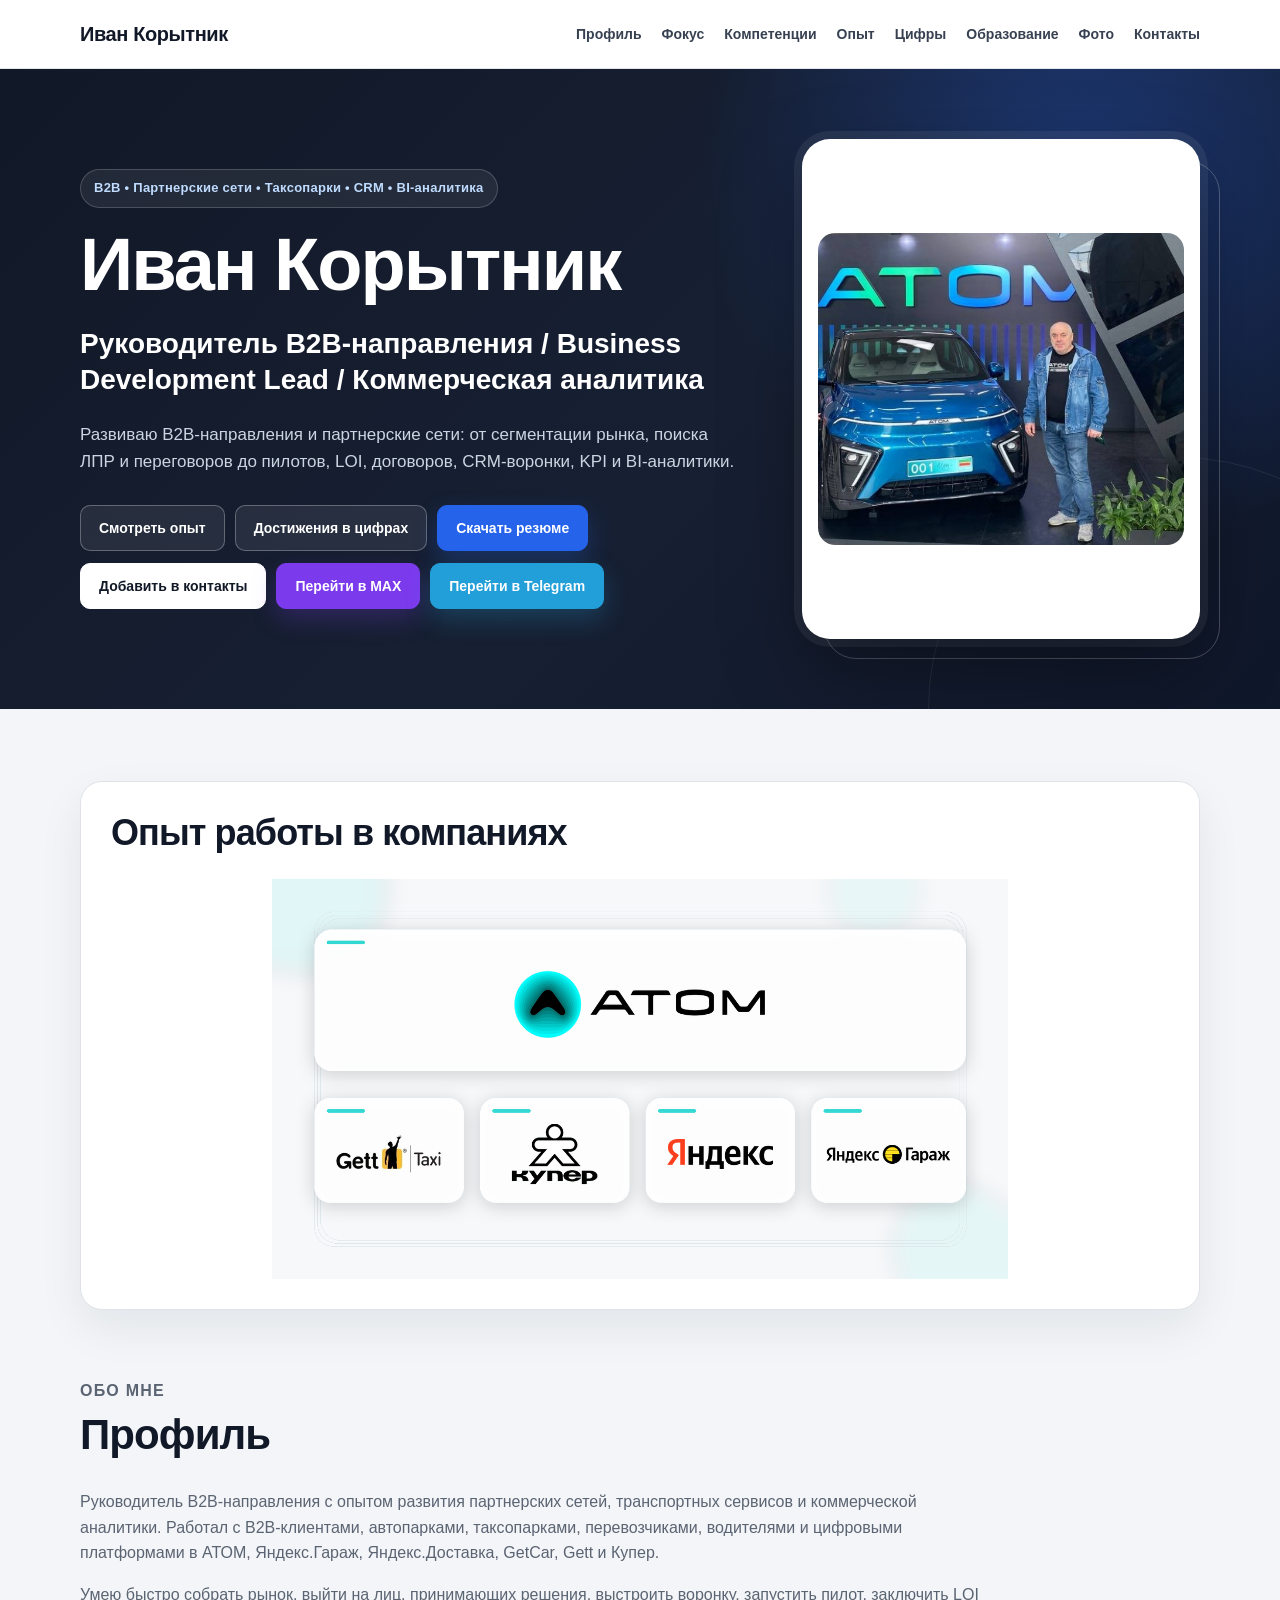
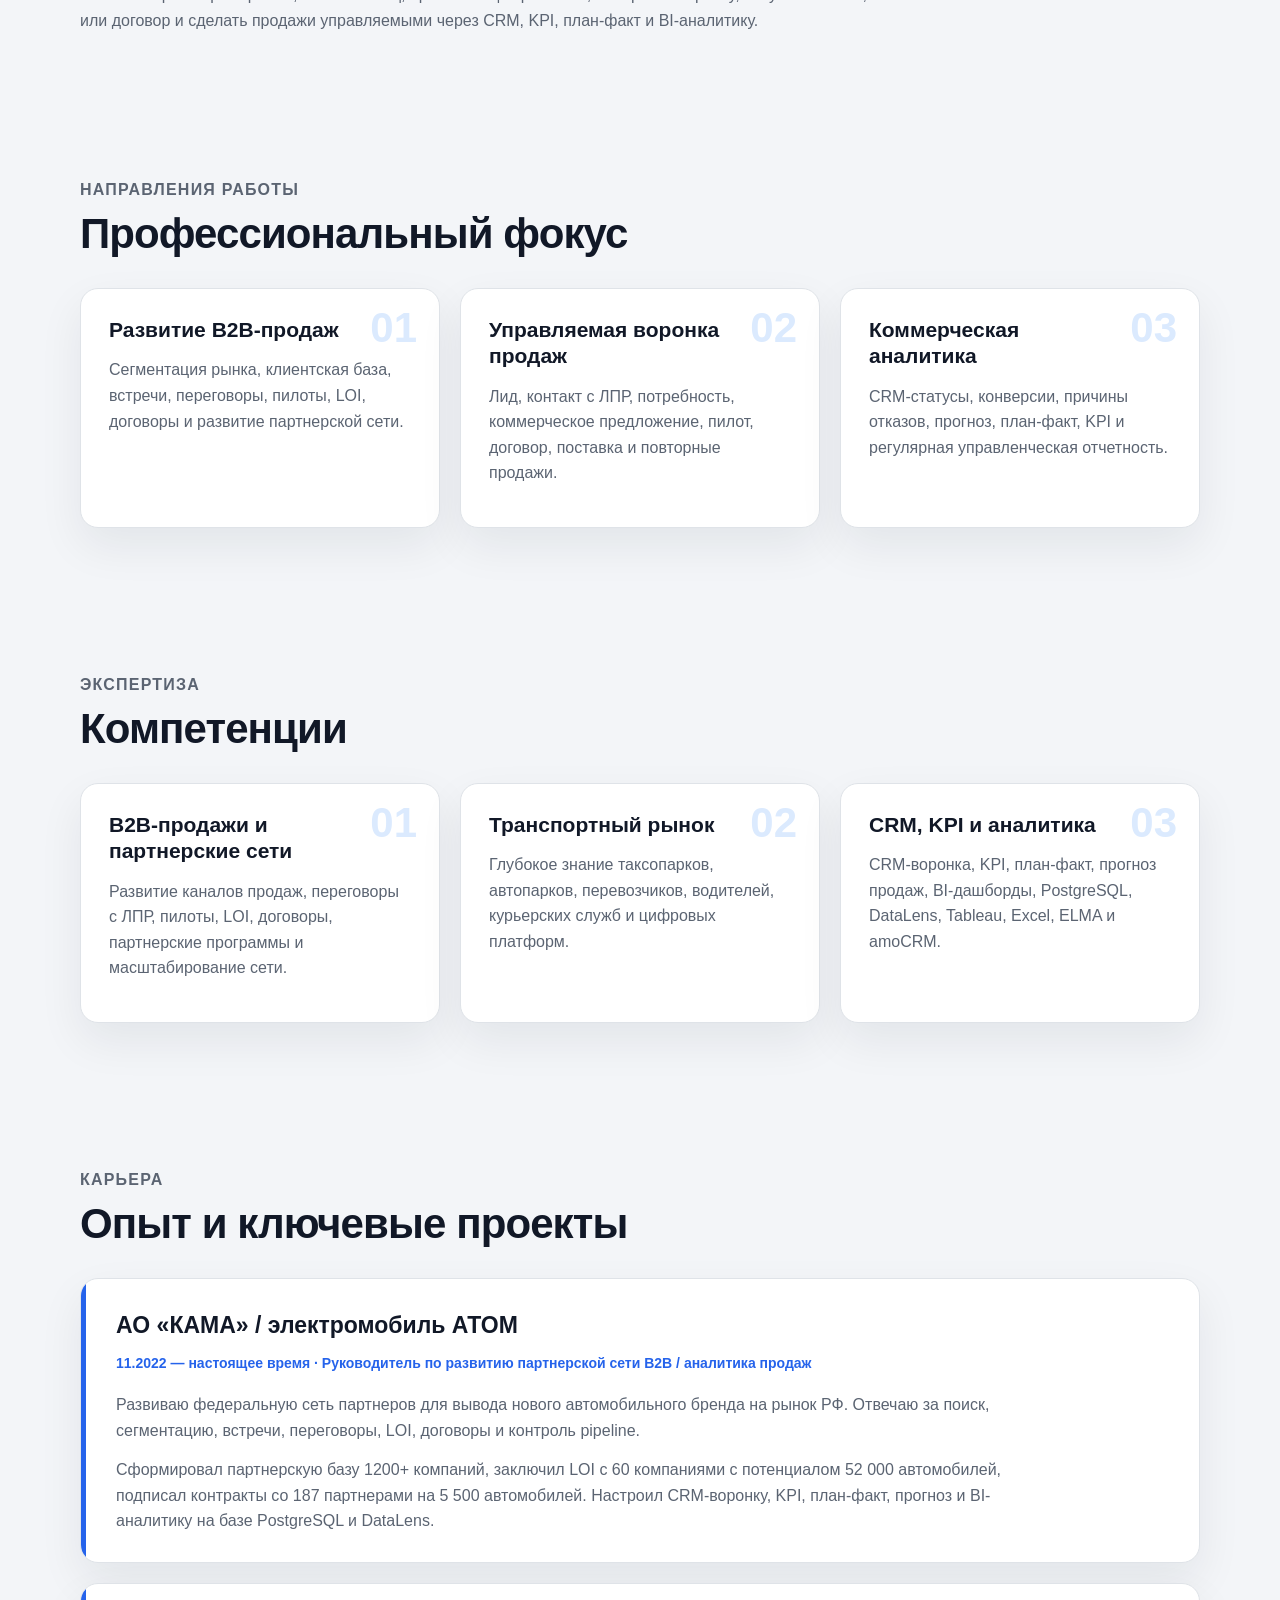
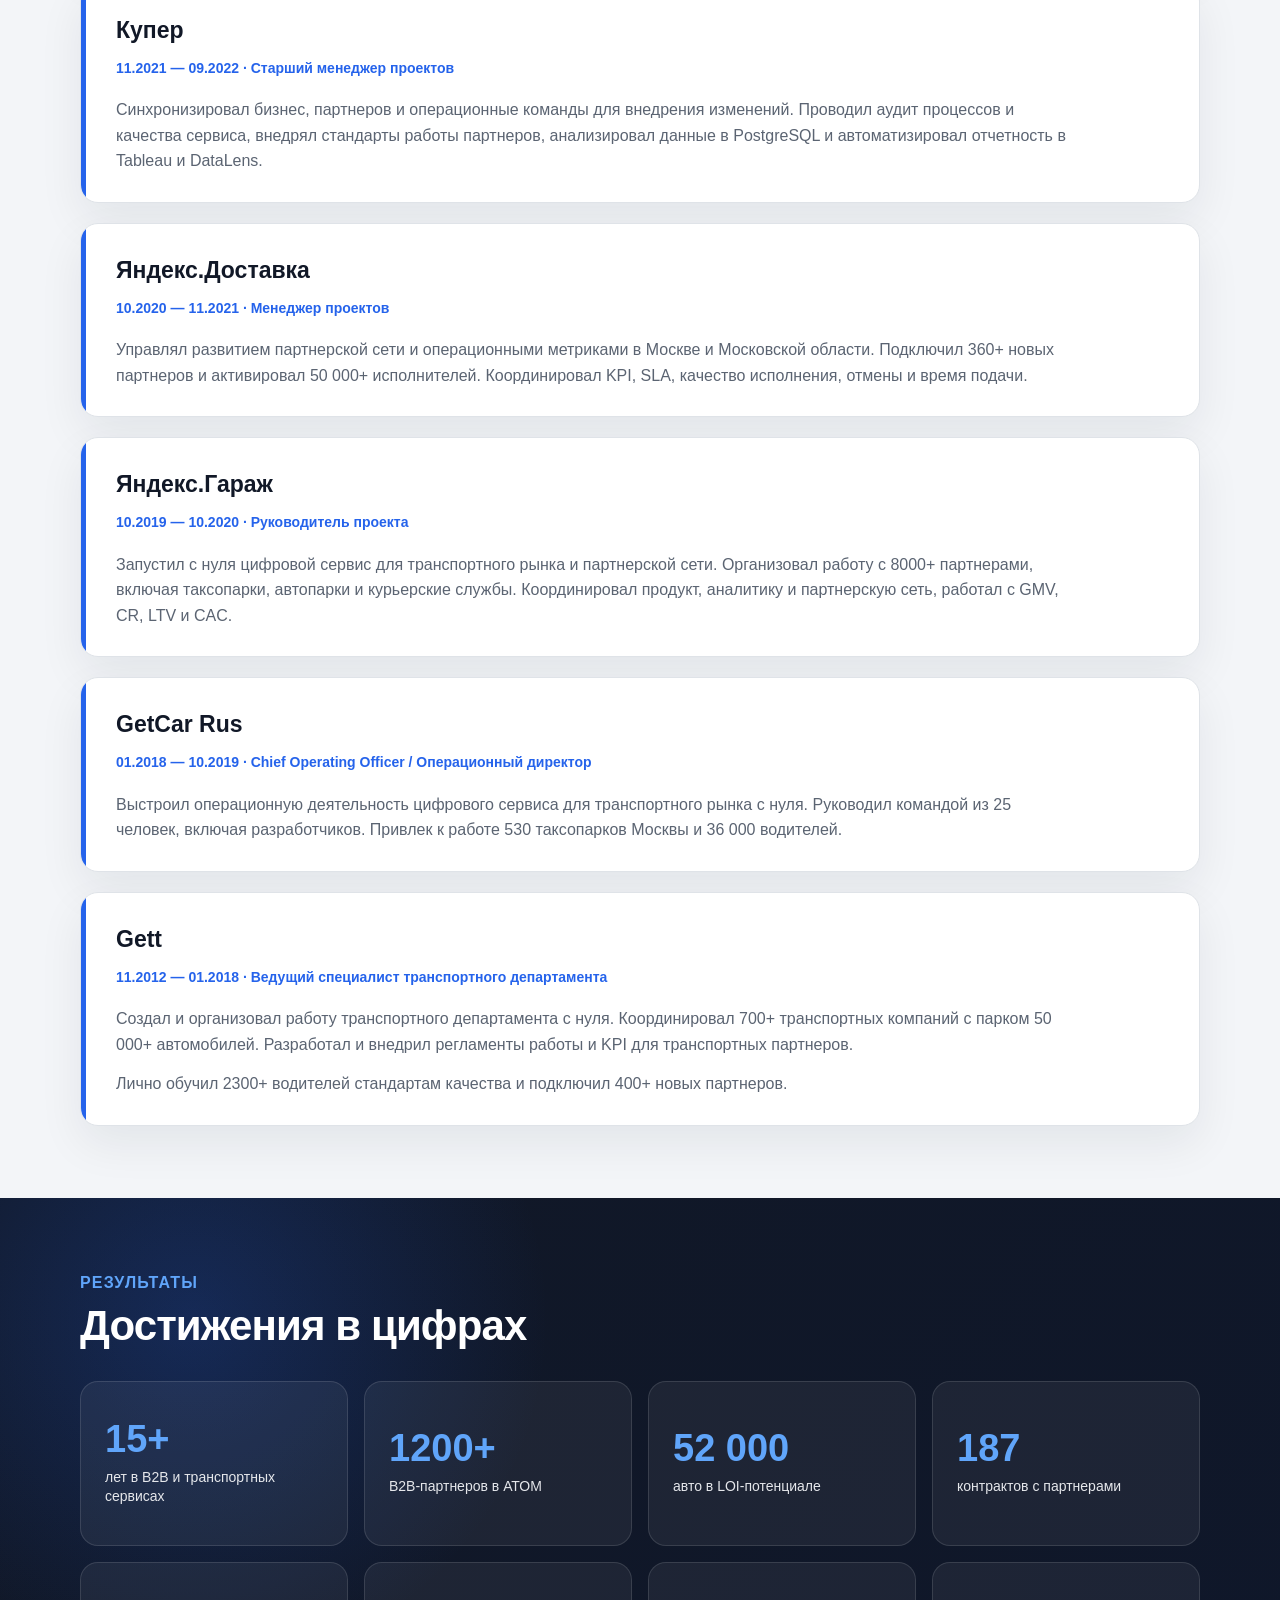
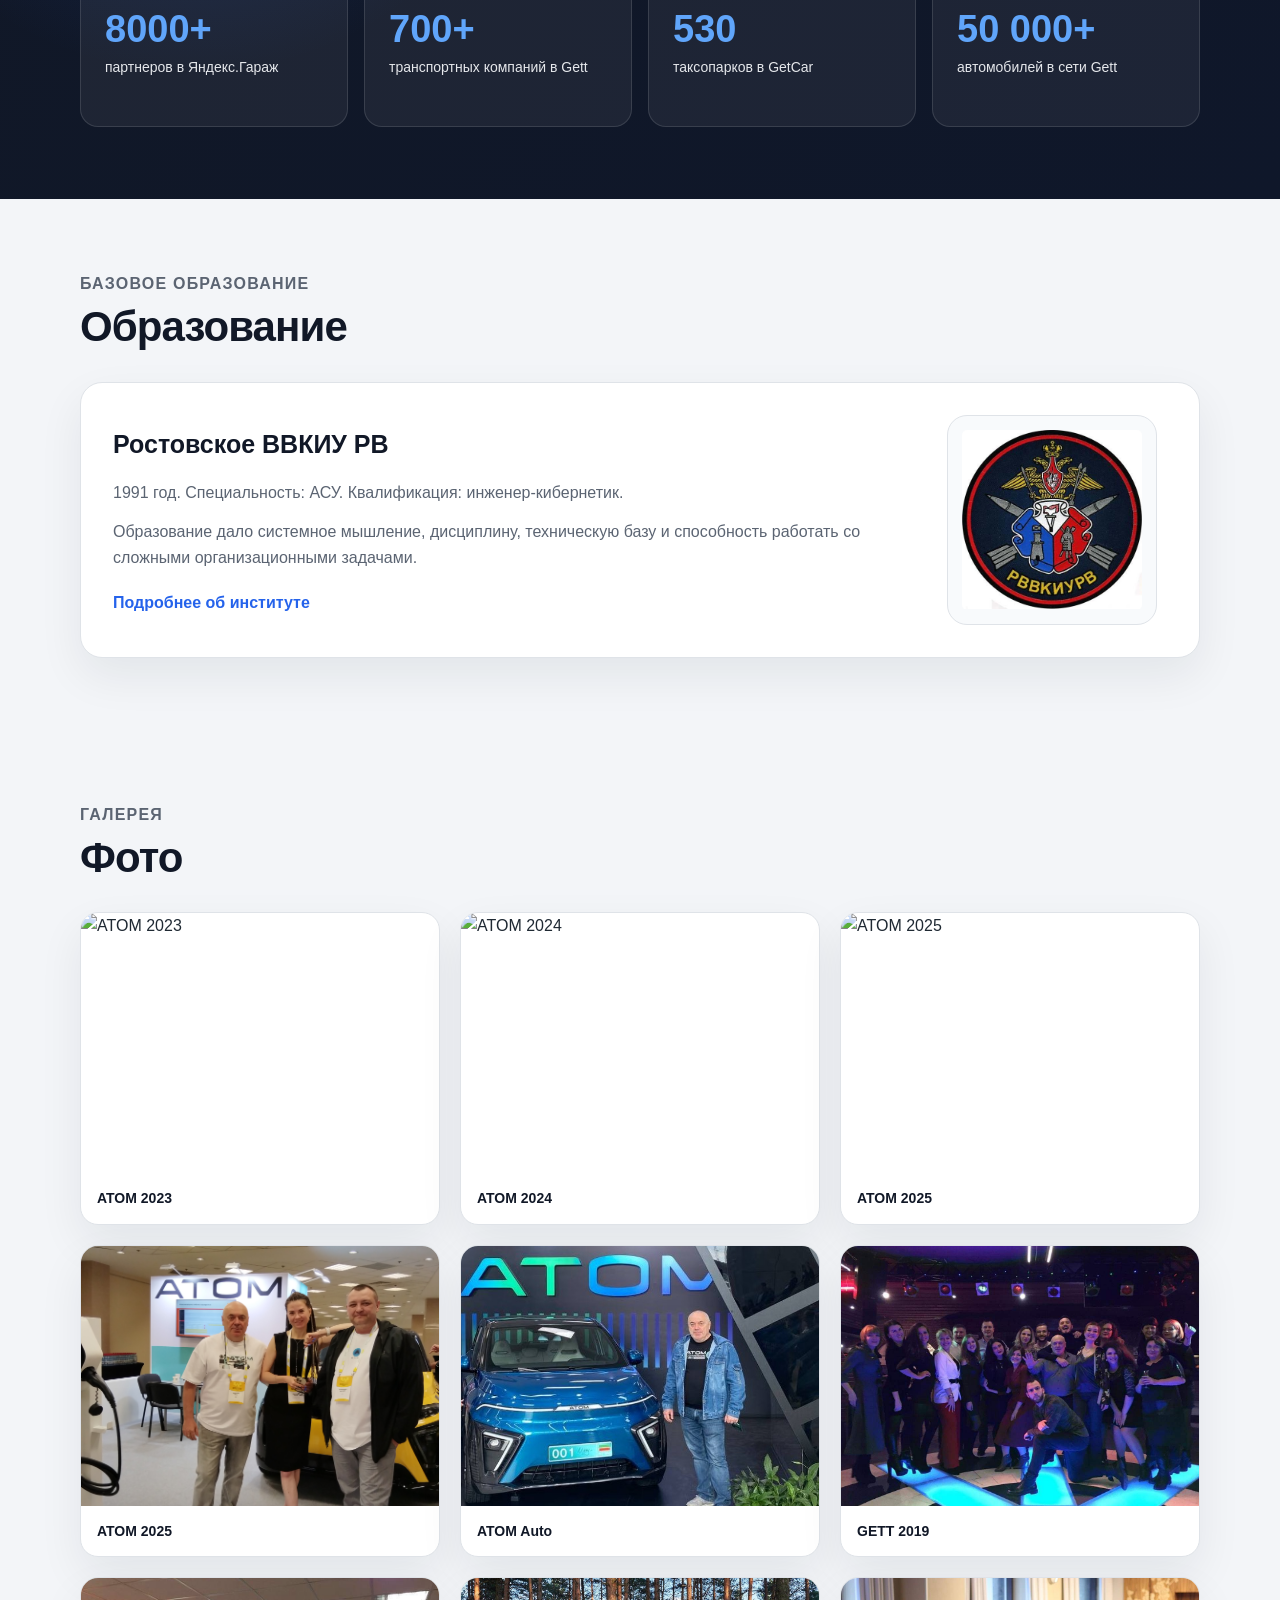
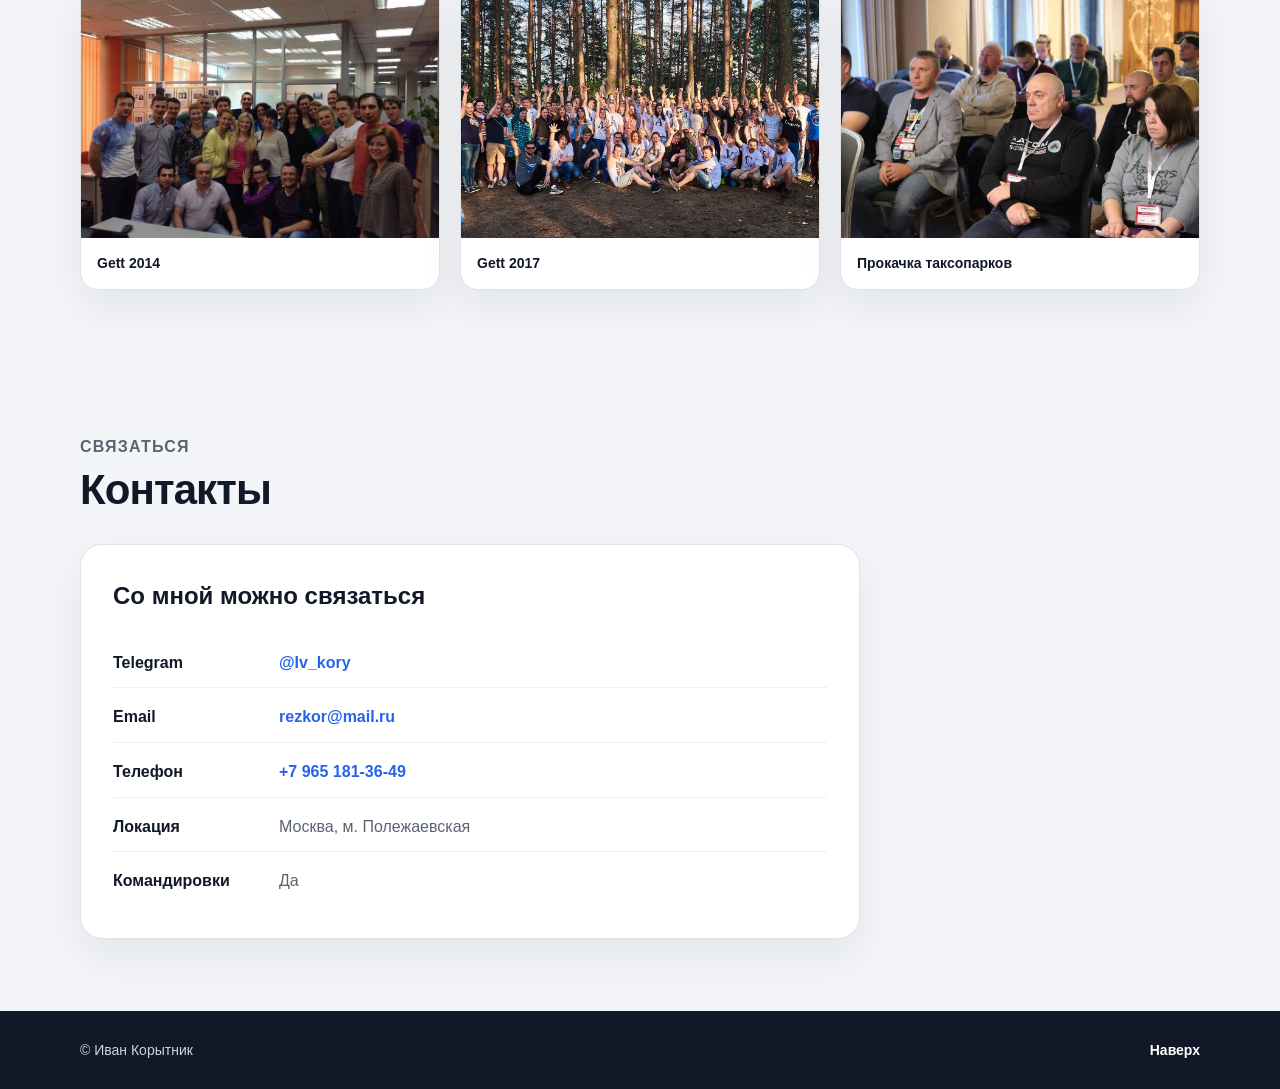
==== index.html @ 4e0d72f3 "Update index.html" ====
<!DOCTYPE html>
<html lang="ru">
<head>
  <meta charset="UTF-8">

  <meta
    name="viewport"
    content="width=device-width, initial-scale=1.0"
  >

  <meta
    name="description"
    content="Иван Корытник — руководитель B2B-направления, развитие партнерских сетей и коммерческая аналитика."
  >

  <title>
    Иван Корытник — B2B, партнерские сети и коммерческая аналитика
  </title>

  <link rel="stylesheet" href="css/style.css">
</head>

<body>

  <!-- ШАПКА -->

  <header class="header">
    <div class="container header__inner">

      <a href="#top" class="logo">
        Иван Корытник
      </a>

      <nav class="nav" aria-label="Основное меню">
        <a href="#about">Профиль</a>
        <a href="#focus">Фокус</a>
        <a href="#skills">Компетенции</a>
        <a href="#experience">Опыт</a>
        <a href="#results">Цифры</a>
        <a href="#education">Образование</a>
        <a href="#photo">Фото</a>
        <a href="#contacts">Контакты</a>
      </nav>

    </div>
  </header>

  <main id="top">

    <!-- ГЛАВНЫЙ ЭКРАН -->

    <section class="hero">
      <div class="container hero__inner">

        <div class="hero__content">

          <p class="hero__tag">
            B2B • Партнерские сети • Таксопарки • CRM • BI-аналитика
          </p>

          <h1>Иван Корытник</h1>

          <p class="hero__subtitle">
            Руководитель B2B-направления /
            Business Development Lead /
            Коммерческая аналитика
          </p>

          <p class="hero__text">
            Развиваю B2B-направления и партнерские сети:
            от сегментации рынка, поиска ЛПР и переговоров
            до пилотов, LOI, договоров, CRM-воронки,
            KPI и BI-аналитики.
          </p>

          <div class="hero__actions">

            <!-- ОСНОВНЫЕ КНОПКИ -->

            <div class="hero__actions-primary">

              <a href="#experience" class="button">
                Смотреть опыт
              </a>

              <a href="#results" class="button">
                Достижения в цифрах
              </a>

              <a
                href="assets/files/resume_ivan_korytnik.pdf"
                class="button button--download"
                download
              >
                Скачать резюме
              </a>

            </div>

            <!-- КОНТАКТНЫЕ КНОПКИ -->

            <div class="hero__actions-social">

              <a
                href="assets/ivan-korytnik.vcf"
                class="button button--contact"
                download
              >
                Добавить в контакты
              </a>

              <!--
                ЗАМЕНИТЕ https://max.ru/
                НА ВАШУ РАБОЧУЮ ССЫЛКУ MAX
              -->

              <a
                href="hhttps://max.ru/u/f9LHodD0cOLnzHslMZd0fTFiVwOHIsTLSE7J5nDRthI2kFgvC2LwzBS0LGQ"
                class="button button--max"
                target="_blank"
                rel="noopener noreferrer"
              >
                Перейти в MAX
              </a>

              <a
                href="https://t.me/Iv_kory"
                class="button button--telegram"
                target="_blank"
                rel="noopener noreferrer"
              >
                Перейти в Telegram
              </a>

            </div>

          </div>

        </div>

        <!-- ГЛАВНОЕ ФОТО В РАМЕ -->

        <div class="hero__photo">

          <div class="hero__photo-frame">

            <img
              src="assets/images/Atom_auto.jpg"
              alt="Иван Корытник"
              width="1200"
              height="1600"
            >

          </div>

        </div>

      </div>
    </section>

    <!-- ПРОФИЛЬ -->

    <section id="about" class="section">
      <div class="container">

        <div class="logos-block">

          <h2>Опыт работы в компаниях</h2>

          <img
            src="assets/images/logos-collage.png"
            alt="АТОМ, Gett, Купер, Яндекс и Яндекс Гараж"
            class="logos-collage"
            loading="lazy"
          >

        </div>

        <div class="section-heading">
          <p class="section-heading__label">Обо мне</p>
          <h2>Профиль</h2>
        </div>

        <div class="profile-text">

          <p>
            Руководитель B2B-направления с опытом развития
            партнерских сетей, транспортных сервисов
            и коммерческой аналитики. Работал с B2B-клиентами,
            автопарками, таксопарками, перевозчиками,
            водителями и цифровыми платформами в АТОМ,
            Яндекс.Гараж, Яндекс.Доставка, GetCar, Gett и Купер.
          </p>

          <p>
            Умею быстро собрать рынок, выйти на лиц,
            принимающих решения, выстроить воронку,
            запустить пилот, заключить LOI или договор
            и сделать продажи управляемыми через CRM,
            KPI, план-факт и BI-аналитику.
          </p>

        </div>

      </div>
    </section>

    <!-- ПРОФЕССИОНАЛЬНЫЙ ФОКУС -->

    <section id="focus" class="section">
      <div class="container">

        <div class="section-heading">
          <p class="section-heading__label">Направления работы</p>
          <h2>Профессиональный фокус</h2>
        </div>

        <div class="skills">

          <article class="skill">

            <span class="skill__number">01</span>

            <h3>Развитие B2B-продаж</h3>

            <p>
              Сегментация рынка, клиентская база,
              встречи, переговоры, пилоты,
              LOI, договоры и развитие партнерской сети.
            </p>

          </article>

          <article class="skill">

            <span class="skill__number">02</span>

            <h3>Управляемая воронка продаж</h3>

            <p>
              Лид, контакт с ЛПР, потребность,
              коммерческое предложение, пилот,
              договор, поставка и повторные продажи.
            </p>

          </article>

          <article class="skill">

            <span class="skill__number">03</span>

            <h3>Коммерческая аналитика</h3>

            <p>
              CRM-статусы, конверсии, причины отказов,
              прогноз, план-факт, KPI
              и регулярная управленческая отчетность.
            </p>

          </article>

        </div>

      </div>
    </section>

    <!-- КОМПЕТЕНЦИИ -->

    <section id="skills" class="section">
      <div class="container">

        <div class="section-heading">
          <p class="section-heading__label">Экспертиза</p>
          <h2>Компетенции</h2>
        </div>

        <div class="skills">

          <article class="skill">

            <span class="skill__number">01</span>

            <h3>B2B-продажи и партнерские сети</h3>

            <p>
              Развитие каналов продаж, переговоры с ЛПР,
              пилоты, LOI, договоры, партнерские программы
              и масштабирование сети.
            </p>

          </article>

          <article class="skill">

            <span class="skill__number">02</span>

            <h3>Транспортный рынок</h3>

            <p>
              Глубокое знание таксопарков, автопарков,
              перевозчиков, водителей, курьерских служб
              и цифровых платформ.
            </p>

          </article>

          <article class="skill">

            <span class="skill__number">03</span>

            <h3>CRM, KPI и аналитика</h3>

            <p>
              CRM-воронка, KPI, план-факт, прогноз продаж,
              BI-дашборды, PostgreSQL, DataLens, Tableau,
              Excel, ELMA и amoCRM.
            </p>

          </article>

        </div>

      </div>
    </section>

    <!-- ОПЫТ -->

    <section id="experience" class="section">
      <div class="container">

        <div class="section-heading">
          <p class="section-heading__label">Карьера</p>
          <h2>Опыт и ключевые проекты</h2>
        </div>

        <div class="experience-list">

          <article class="project">

            <h3>АО «КАМА» / электромобиль АТОМ</h3>

            <p class="project__meta">
              11.2022 — настоящее время ·
              Руководитель по развитию партнерской сети B2B /
              аналитика продаж
            </p>

            <p>
              Развиваю федеральную сеть партнеров
              для вывода нового автомобильного бренда
              на рынок РФ. Отвечаю за поиск, сегментацию,
              встречи, переговоры, LOI, договоры
              и контроль pipeline.
            </p>

            <p>
              Сформировал партнерскую базу 1200+ компаний,
              заключил LOI с 60 компаниями с потенциалом
              52 000 автомобилей, подписал контракты
              со 187 партнерами на 5 500 автомобилей.
              Настроил CRM-воронку, KPI, план-факт,
              прогноз и BI-аналитику на базе PostgreSQL
              и DataLens.
            </p>

          </article>

          <article class="project">

            <h3>Купер</h3>

            <p class="project__meta">
              11.2021 — 09.2022 ·
              Старший менеджер проектов
            </p>

            <p>
              Синхронизировал бизнес, партнеров
              и операционные команды для внедрения изменений.
              Проводил аудит процессов и качества сервиса,
              внедрял стандарты работы партнеров,
              анализировал данные в PostgreSQL
              и автоматизировал отчетность
              в Tableau и DataLens.
            </p>

          </article>

          <article class="project">

            <h3>Яндекс.Доставка</h3>

            <p class="project__meta">
              10.2020 — 11.2021 · Менеджер проектов
            </p>

            <p>
              Управлял развитием партнерской сети
              и операционными метриками в Москве
              и Московской области. Подключил 360+ новых
              партнеров и активировал 50 000+ исполнителей.
              Координировал KPI, SLA, качество исполнения,
              отмены и время подачи.
            </p>

          </article>

          <article class="project">

            <h3>Яндекс.Гараж</h3>

            <p class="project__meta">
              10.2019 — 10.2020 · Руководитель проекта
            </p>

            <p>
              Запустил с нуля цифровой сервис
              для транспортного рынка и партнерской сети.
              Организовал работу с 8000+ партнерами,
              включая таксопарки, автопарки
              и курьерские службы. Координировал продукт,
              аналитику и партнерскую сеть,
              работал с GMV, CR, LTV и CAC.
            </p>

          </article>

          <article class="project">

            <h3>GetCar Rus</h3>

            <p class="project__meta">
              01.2018 — 10.2019 ·
              Chief Operating Officer / Операционный директор
            </p>

            <p>
              Выстроил операционную деятельность
              цифрового сервиса для транспортного рынка
              с нуля. Руководил командой из 25 человек,
              включая разработчиков. Привлек к работе
              530 таксопарков Москвы и 36 000 водителей.
            </p>

          </article>

          <article class="project">

            <h3>Gett</h3>

            <p class="project__meta">
              11.2012 — 01.2018 ·
              Ведущий специалист транспортного департамента
            </p>

            <p>
              Создал и организовал работу транспортного
              департамента с нуля. Координировал
              700+ транспортных компаний с парком
              50 000+ автомобилей. Разработал
              и внедрил регламенты работы и KPI
              для транспортных партнеров.
            </p>

            <p>
              Лично обучил 2300+ водителей стандартам
              качества и подключил 400+ новых партнеров.
            </p>

          </article>

        </div>

      </div>
    </section>

    <!-- ДОСТИЖЕНИЯ -->

    <section id="results" class="section section--dark">
      <div class="container">

        <div class="section-heading">

          <p class="section-heading__label">
            Результаты
          </p>

          <h2>Достижения в цифрах</h2>

        </div>

        <div class="stats">

          <article class="stat">
            <strong>15+</strong>
            <span>лет в B2B и транспортных сервисах</span>
          </article>

          <article class="stat">
            <strong>1200+</strong>
            <span>B2B-партнеров в АТОМ</span>
          </article>

          <article class="stat">
            <strong>52 000</strong>
            <span>авто в LOI-потенциале</span>
          </article>

          <article class="stat">
            <strong>187</strong>
            <span>контрактов с партнерами</span>
          </article>

          <article class="stat">
            <strong>8000+</strong>
            <span>партнеров в Яндекс.Гараж</span>
          </article>

          <article class="stat">
            <strong>700+</strong>
            <span>транспортных компаний в Gett</span>
          </article>

          <article class="stat">
            <strong>530</strong>
            <span>таксопарков в GetCar</span>
          </article>

          <article class="stat">
            <strong>50 000+</strong>
            <span>автомобилей в сети Gett</span>
          </article>

        </div>

      </div>
    </section>

    <!-- ОБРАЗОВАНИЕ -->

    <section id="education" class="section">
      <div class="container">

        <div class="section-heading">
          <p class="section-heading__label">Базовое образование</p>
          <h2>Образование</h2>
        </div>

        <div class="education-card">

          <div class="education-card__content">

            <h3>Ростовское ВВКИУ РВ</h3>

            <p>
              1991 год. Специальность: АСУ.
              Квалификация: инженер-кибернетик.
            </p>

            <p>
              Образование дало системное мышление,
              дисциплину, техническую базу
              и способность работать со сложными
              организационными задачами.
            </p>

            <a
              href="https://xn--h1ajim.xn--p1ai/%D0%A0%D0%BE%D1%81%D1%82%D0%BE%D0%B2%D1%81%D0%BA%D0%B8%D0%B9_%D0%B2%D0%BE%D0%B5%D0%BD%D0%BD%D1%8B%D0%B9_%D0%B8%D0%BD%D1%81%D1%82%D0%B8%D1%82%D1%83%D1%82_%D1%80%D0%B0%D0%BA%D0%B5%D1%82%D0%BD%D1%8B%D1%85_%D0%B2%D0%BE%D0%B9%D1%81%D0%BA"
              target="_blank"
              rel="noopener noreferrer"
              class="education-link"
            >
              Подробнее об институте
            </a>

          </div>

          <div class="education-card__photo">

            <img
              src="assets/images/RAU.jfif"
              alt="Эмблема Ростовского военного института ракетных войск"
              loading="lazy"
            >

          </div>

        </div>

      </div>
    </section>

    <!-- ФОТОГАЛЕРЕЯ -->

    <section id="photo" class="section">
      <div class="container">

        <div class="section-heading">
          <p class="section-heading__label">Галерея</p>
          <h2>Фото</h2>
        </div>

        <div class="photo-gallery">

          <article class="photo-card">
            <img
              src="assets/images/ATOM_2023.jpg"
              alt="ATOM 2023"
              loading="lazy"
            >
            <p>ATOM 2023</p>
          </article>

          <article class="photo-card">
            <img
              src="assets/images/ATOM_2024.jpg"
              alt="ATOM 2024"
              loading="lazy"
            >
            <p>ATOM 2024</p>
          </article>

          <article class="photo-card">
            <img
              src="assets/images/ATOM_2025.jpg"
              alt="ATOM 2025"
              loading="lazy"
            >
            <p>ATOM 2025</p>
          </article>

          <article class="photo-card">
            <img
              src="assets/images/ATOM_2025_1.jpg"
              alt="ATOM 2025"
              loading="lazy"
            >
            <p>ATOM 2025</p>
          </article>

          <article class="photo-card">
            <img
              src="assets/images/Atom_auto.jpg"
              alt="ATOM Auto"
              loading="lazy"
            >
            <p>ATOM Auto</p>
          </article>

          <article class="photo-card">
            <img
              src="assets/images/DR_50.jpg"
              alt="GETT 2019"
              loading="lazy"
            >
            <p>GETT 2019</p>
          </article>

          <article class="photo-card">
            <img
              src="assets/images/Gett_2014.jpg"
              alt="Gett 2014"
              loading="lazy"
            >
            <p>Gett 2014</p>
          </article>

          <article class="photo-card">
            <img
              src="assets/images/Gett_2017.jpg"
              alt="Gett 2017"
              loading="lazy"
            >
            <p>Gett 2017</p>
          </article>

          <article class="photo-card">
            <img
              src="assets/images/Prokachra.jpg"
              alt="Прокачка таксопарков"
              loading="lazy"
            >
            <p>Прокачка таксопарков</p>
          </article>

        </div>

      </div>
    </section>

    <!-- МОДАЛЬНОЕ ОКНО ФОТО -->

    <div
      class="photo-modal"
      id="photoModal"
      role="dialog"
      aria-modal="true"
      aria-label="Просмотр фотографии"
    >

      <button
        type="button"
        class="photo-modal__close"
        id="photoModalClose"
        aria-label="Закрыть фотографию"
      >
        &times;
      </button>

      <img
        class="photo-modal__image"
        id="photoModalImage"
        src=""
        alt=""
      >

    </div>

    <!-- КОНТАКТЫ -->

    <section id="contacts" class="section">
      <div class="container">

        <div class="section-heading">
          <p class="section-heading__label">Связаться</p>
          <h2>Контакты</h2>
        </div>

        <div class="contacts-info">

          <h3>Со мной можно связаться</h3>

          <div class="contact-list">

            <p>
              <span>Telegram</span>

              <a
                href="https://t.me/Iv_kory"
                target="_blank"
                rel="noopener noreferrer"
              >
                @Iv_kory
              </a>
            </p>

            <p>
              <span>Email</span>

              <a href="mailto:rezkor@mail.ru">
                rezkor@mail.ru
              </a>
            </p>

            <p>
              <span>Телефон</span>

              <a href="tel:+79651813649">
                +7 965 181-36-49
              </a>
            </p>

            <p>
              <span>Локация</span>
              Москва, м. Полежаевская
            </p>

            <p>
              <span>Командировки</span>
              Да
            </p>

          </div>

        </div>

      </div>
    </section>

  </main>

  <!-- ПОДВАЛ -->

  <footer class="footer">
    <div class="container footer__inner">

      <p>© Иван Корытник</p>

      <a href="#top">
        Наверх
      </a>

    </div>
  </footer>

  <!-- СКРИПТ ФОТОГАЛЕРЕИ -->

  <script>
    document.addEventListener("DOMContentLoaded", function () {
      const photoImages = document.querySelectorAll(".photo-card img");
      const photoModal = document.getElementById("photoModal");
      const photoModalImage = document.getElementById("photoModalImage");
      const photoModalClose = document.getElementById("photoModalClose");

      function openPhotoModal(image) {
        photoModalImage.src = image.src;
        photoModalImage.alt = image.alt;
        photoModal.classList.add("active");
        document.body.classList.add("modal-open");
      }

      function closePhotoModal() {
        photoModal.classList.remove("active");
        photoModalImage.src = "";
        photoModalImage.alt = "";
        document.body.classList.remove("modal-open");
      }

      photoImages.forEach(function (image) {
        image.addEventListener("click", function () {
          openPhotoModal(image);
        });
      });

      photoModalClose.addEventListener("click", closePhotoModal);

      photoModal.addEventListener("click", function (event) {
        if (event.target === photoModal) {
          closePhotoModal();
        }
      });

      document.addEventListener("keydown", function (event) {
        if (
          event.key === "Escape" &&
          photoModal.classList.contains("active")
        ) {
          closePhotoModal();
        }
      });
    });
  </script>

</body>
</html>
---- css/style.css ----
/* =========================================
   ОСНОВНЫЕ НАСТРОЙКИ
========================================= */

:root {
  --background: #f3f5f8;
  --surface: #ffffff;
  --surface-dark: #111827;
  --surface-dark-secondary: #172033;

  --text: #1f2933;
  --text-dark: #111827;
  --text-muted: #5b6472;
  --text-light: #cbd5e1;

  --border: #dfe3e8;
  --blue: #2563eb;
  --blue-dark: #1d4ed8;
  --telegram: #229ed9;
  --telegram-dark: #168ac0;
  --max: #7c3aed;
  --max-dark: #6d28d9;

  --radius-small: 10px;
  --radius-medium: 18px;
  --radius-large: 28px;

  --shadow-card: 0 18px 45px rgba(15, 23, 42, 0.07);
  --shadow-large: 0 30px 80px rgba(0, 0, 0, 0.38);
}

* {
  box-sizing: border-box;
}

html {
  scroll-behavior: smooth;
  scroll-padding-top: 90px;
}

body {
  margin: 0;
  overflow-x: hidden;
  color: var(--text);
  background: var(--background);
  font-family: Arial, Helvetica, sans-serif;
  line-height: 1.6;
}

body.modal-open {
  overflow: hidden;
}

img {
  display: block;
  max-width: 100%;
}

a {
  color: inherit;
}

button,
a {
  -webkit-tap-highlight-color: transparent;
}

.container {
  width: min(1120px, 92%);
  margin: 0 auto;
}


/* =========================================
   ШАПКА
========================================= */

.header {
  position: sticky;
  top: 0;
  z-index: 1000;
  border-bottom: 1px solid rgba(223, 227, 232, 0.9);
  background: rgba(255, 255, 255, 0.96);
  backdrop-filter: blur(14px);
}

.header__inner {
  min-height: 68px;
  display: flex;
  align-items: center;
  justify-content: space-between;
  gap: 30px;
}

.logo {
  flex-shrink: 0;
  color: var(--text-dark);
  font-size: 20px;
  font-weight: 800;
  letter-spacing: -0.4px;
  text-decoration: none;
}

.nav {
  display: flex;
  align-items: center;
  justify-content: flex-end;
  flex-wrap: wrap;
  gap: 4px 20px;
}

.nav a {
  position: relative;
  padding: 8px 0;
  color: #374151;
  font-size: 14px;
  font-weight: 600;
  text-decoration: none;
  transition: color 0.2s ease;
}

.nav a::after {
  content: "";
  position: absolute;
  right: 0;
  bottom: 3px;
  left: 0;
  height: 2px;
  background: var(--blue);
  transform: scaleX(0);
  transform-origin: center;
  transition: transform 0.2s ease;
}

.nav a:hover {
  color: var(--blue);
}

.nav a:hover::after {
  transform: scaleX(1);
}


/* =========================================
   ГЛАВНЫЙ ЭКРАН
========================================= */

.hero {
  position: relative;
  overflow: hidden;
  padding: 70px 0;
  color: #ffffff;
  background:
    radial-gradient(
      circle at 85% 16%,
      rgba(37, 99, 235, 0.34),
      transparent 32%
    ),
    linear-gradient(
      135deg,
      var(--surface-dark) 0%,
      var(--surface-dark-secondary) 55%,
      #0f172a 100%
    );
}

.hero::after {
  content: "";
  position: absolute;
  right: -150px;
  bottom: -250px;
  width: 500px;
  height: 500px;
  border: 1px solid rgba(255, 255, 255, 0.08);
  border-radius: 50%;
}

.hero__inner {
  position: relative;
  z-index: 1;
  display: grid;
  grid-template-columns: minmax(0, 1.25fr) minmax(330px, 0.75fr);
  align-items: center;
  gap: 58px;
}

.hero__content {
  max-width: 720px;
}

.hero__tag {
  display: inline-flex;
  margin: 0 0 20px;
  padding: 8px 13px;
  border: 1px solid rgba(255, 255, 255, 0.18);
  border-radius: 999px;
  color: #bfdbfe;
  background: rgba(255, 255, 255, 0.07);
  font-size: 13px;
  font-weight: 700;
  letter-spacing: 0.25px;
}

.hero h1 {
  margin: 0;
  color: #ffffff;
  font-size: clamp(46px, 6vw, 74px);
  line-height: 1;
  letter-spacing: -2px;
}

.hero__subtitle {
  max-width: 700px;
  margin: 24px 0 0;
  color: #ffffff;
  font-size: clamp(20px, 2.4vw, 28px);
  font-weight: 700;
  line-height: 1.3;
}

.hero__text {
  max-width: 680px;
  margin: 22px 0 0;
  color: var(--text-light);
  font-size: 17px;
}


/* =========================================
   ГЛАВНОЕ ФОТО В РАМЕ
========================================= */

.hero__photo {
  position: relative;
  justify-self: end;
  width: 100%;
  max-width: 430px;
}

.hero__photo::before {
  content: "";
  position: absolute;
  top: 22px;
  right: -20px;
  bottom: -20px;
  left: 22px;
  border: 1px solid rgba(255, 255, 255, 0.25);
  border-radius: 32px;
}

.hero__photo-frame {
  position: relative;
  z-index: 1;
  min-height: 500px;
  display: flex;
  align-items: center;
  justify-content: center;
  padding: 14px;
  overflow: hidden;
  border: 2px solid rgba(255, 255, 255, 0.9);
  border-radius: var(--radius-large);
  background: #ffffff;
  box-shadow:
    var(--shadow-large),
    0 0 0 8px rgba(255, 255, 255, 0.07);
}

/*
  ВАЖНО:
  height: auto и object-fit: contain
  не дают фотографии обрезаться.
*/

.hero__photo img {
  width: auto;
  max-width: 100%;
  height: auto;
  max-height: 520px;
  border-radius: 17px;
  object-fit: contain;
  object-position: center;
  background: #ffffff;
}


/* =========================================
   КНОПКИ
========================================= */

.hero__actions {
  margin-top: 30px;
}

.hero__actions-primary,
.hero__actions-social {
  display: flex;
  flex-wrap: wrap;
  gap: 10px;
}

.hero__actions-social {
  margin-top: 12px;
}

.button {
  min-height: 46px;
  display: inline-flex;
  align-items: center;
  justify-content: center;
  padding: 11px 18px;
  border: 1px solid rgba(255, 255, 255, 0.28);
  border-radius: var(--radius-small);
  color: #ffffff;
  background: rgba(255, 255, 255, 0.08);
  font-family: inherit;
  font-size: 14px;
  font-weight: 700;
  line-height: 1.2;
  text-align: center;
  text-decoration: none;
  cursor: pointer;
  transition:
    transform 0.2s ease,
    background 0.2s ease,
    border-color 0.2s ease,
    box-shadow 0.2s ease;
}

.button:hover {
  color: #ffffff;
  background: rgba(255, 255, 255, 0.17);
  border-color: rgba(255, 255, 255, 0.5);
  transform: translateY(-2px);
}

.button:active {
  transform: translateY(0);
}

.button--download {
  color: #ffffff;
  background: var(--blue);
  border-color: var(--blue);
  box-shadow: 0 10px 25px rgba(37, 99, 235, 0.28);
}

.button--download:hover {
  color: #ffffff;
  background: var(--blue-dark);
  border-color: var(--blue-dark);
}

.button--contact {
  color: var(--text-dark);
  background: #ffffff;
  border-color: #ffffff;
}

.button--contact:hover {
  color: var(--text-dark);
  background: #e5e7eb;
  border-color: #e5e7eb;
}

.button--max {
  color: #ffffff;
  background: var(--max);
  border-color: var(--max);
  box-shadow: 0 10px 24px rgba(124, 58, 237, 0.25);
}

.button--max:hover {
  color: #ffffff;
  background: var(--max-dark);
  border-color: var(--max-dark);
}

.button--telegram {
  color: #ffffff;
  background: var(--telegram);
  border-color: var(--telegram);
  box-shadow: 0 10px 24px rgba(34, 158, 217, 0.25);
}

.button--telegram:hover {
  color: #ffffff;
  background: var(--telegram-dark);
  border-color: var(--telegram-dark);
}


/* =========================================
   ОБЩИЕ СЕКЦИИ
========================================= */

.section {
  padding: 72px 0;
  background: var(--background);
}

.section-heading {
  margin-bottom: 30px;
}

.section-heading__label {
  margin: 0 0 7px;
  color: var(--blue);
  font-size: 13px;
  font-weight: 800;
  letter-spacing: 1.2px;
  text-transform: uppercase;
}

.section h2 {
  margin: 0;
  color: var(--text-dark);
  font-size: clamp(30px, 4vw, 42px);
  line-height: 1.15;
  letter-spacing: -0.9px;
}

.section h3 {
  color: var(--text-dark);
}

.section p {
  color: var(--text-muted);
  font-size: 16px;
}

.profile-text {
  max-width: 900px;
}

.profile-text p {
  margin: 0 0 16px;
}

.profile-text p:last-child {
  margin-bottom: 0;
}


/* =========================================
   ЛОГОТИПЫ
========================================= */

.logos-block {
  margin-bottom: 68px;
  padding: 30px;
  border: 1px solid var(--border);
  border-radius: 22px;
  background: var(--surface);
  box-shadow: var(--shadow-card);
}

.logos-block h2 {
  margin: 0 0 26px;
  font-size: clamp(27px, 3vw, 36px);
}

.logos-collage {
  width: 100%;
  max-height: 400px;
  margin: 0 auto;
  object-fit: contain;
}


/* =========================================
   КАРТОЧКИ КОМПЕТЕНЦИЙ
========================================= */

.skills {
  display: grid;
  grid-template-columns: repeat(3, minmax(0, 1fr));
  gap: 20px;
}

.skill {
  position: relative;
  min-height: 240px;
  padding: 28px;
  overflow: hidden;
  border: 1px solid var(--border);
  border-radius: var(--radius-medium);
  background: var(--surface);
  box-shadow: var(--shadow-card);
  transition:
    transform 0.2s ease,
    border-color 0.2s ease,
    box-shadow 0.2s ease;
}

.skill:hover {
  border-color: #b9d2ff;
  transform: translateY(-4px);
  box-shadow: 0 22px 50px rgba(15, 23, 42, 0.1);
}

.skill__number {
  position: absolute;
  top: 18px;
  right: 22px;
  color: #dbeafe;
  font-size: 42px;
  font-weight: 900;
  line-height: 1;
}

.skill h3 {
  position: relative;
  z-index: 1;
  max-width: 85%;
  margin: 0 0 14px;
  font-size: 21px;
  line-height: 1.25;
}

.skill p {
  position: relative;
  z-index: 1;
  margin: 0;
}


/* =========================================
   ОПЫТ
========================================= */

.experience-list {
  display: grid;
  gap: 20px;
}

.project {
  position: relative;
  padding: 28px 30px 28px 35px;
  overflow: hidden;
  border: 1px solid var(--border);
  border-radius: var(--radius-medium);
  background: var(--surface);
  box-shadow: var(--shadow-card);
}

.project::before {
  content: "";
  position: absolute;
  top: 0;
  bottom: 0;
  left: 0;
  width: 5px;
  background: var(--blue);
}

.project h3 {
  margin: 0 0 8px;
  font-size: 23px;
}

.project p {
  max-width: 950px;
  margin: 0 0 14px;
}

.project p:last-child {
  margin-bottom: 0;
}

.project__meta {
  margin-bottom: 18px !important;
  color: var(--blue) !important;
  font-size: 14px !important;
  font-weight: 700;
}


/* =========================================
   ДОСТИЖЕНИЯ
========================================= */

.section--dark {
  color: #ffffff;
  background:
    radial-gradient(
      circle at 15% 20%,
      rgba(37, 99, 235, 0.24),
      transparent 30%
    ),
    linear-gradient(
      135deg,
      var(--surface-dark),
      #0f172a
    );
}

.section--dark .section-heading__label {
  color: #60a5fa;
}

.section--dark h2 {
  color: #ffffff;
}

.stats {
  display: grid;
  grid-template-columns: repeat(4, minmax(0, 1fr));
  gap: 16px;
}

.stat {
  min-height: 165px;
  display: flex;
  flex-direction: column;
  justify-content: center;
  padding: 24px;
  border: 1px solid rgba(255, 255, 255, 0.12);
  border-radius: var(--radius-medium);
  background: rgba(255, 255, 255, 0.06);
  transition:
    transform 0.2s ease,
    background 0.2s ease;
}

.stat:hover {
  background: rgba(255, 255, 255, 0.1);
  transform: translateY(-3px);
}

.stat strong {
  display: block;
  margin-bottom: 10px;
  color: #60a5fa;
  font-size: 38px;
  line-height: 1;
}

.stat span {
  color: #e5e7eb;
  font-size: 14px;
  line-height: 1.4;
}


/* =========================================
   ОБРАЗОВАНИЕ
========================================= */

.education-card {
  display: grid;
  grid-template-columns: minmax(0, 1fr) 230px;
  align-items: center;
  gap: 38px;
  padding: 32px;
  border: 1px solid var(--border);
  border-radius: 22px;
  background: var(--surface);
  box-shadow: var(--shadow-card);
}

.education-card__content h3 {
  margin: 0 0 16px;
  font-size: 25px;
}

.education-card__content p {
  max-width: 760px;
  margin: 0 0 14px;
}

.education-card__photo {
  display: flex;
  align-items: center;
  justify-content: center;
}

.education-card__photo img {
  width: 210px;
  height: 210px;
  padding: 14px;
  border: 1px solid var(--border);
  border-radius: 20px;
  background: #f8fafc;
  object-fit: contain;
}

.education-link {
  display: inline-flex;
  margin-top: 5px;
  color: var(--blue);
  font-weight: 700;
  text-decoration: none;
}

.education-link:hover {
  text-decoration: underline;
}


/* =========================================
   ФОТОГАЛЕРЕЯ
========================================= */

.photo-gallery {
  display: grid;
  grid-template-columns: repeat(3, minmax(0, 1fr));
  gap: 20px;
}

.photo-card {
  overflow: hidden;
  border: 1px solid var(--border);
  border-radius: var(--radius-medium);
  background: var(--surface);
  box-shadow: var(--shadow-card);
}

.photo-card img {
  width: 100%;
  height: 260px;
  object-fit: cover;
  cursor: zoom-in;
  transition: transform 0.35s ease;
}

.photo-card:hover img {
  transform: scale(1.04);
}

.photo-card p {
  margin: 0;
  padding: 14px 16px;
  color: var(--text-dark);
  font-size: 14px;
  font-weight: 700;
}


/* =========================================
   МОДАЛЬНОЕ ОКНО
========================================= */

.photo-modal {
  position: fixed;
  inset: 0;
  z-index: 3000;
  display: flex;
  align-items: center;
  justify-content: center;
  padding: 40px;
  visibility: hidden;
  opacity: 0;
  background: rgba(3, 7, 18, 0.94);
  transition:
    opacity 0.25s ease,
    visibility 0.25s ease;
}

.photo-modal.active {
  visibility: visible;
  opacity: 1;
}

.photo-modal__image {
  max-width: min(1100px, 92vw);
  max-height: 88vh;
  border-radius: 16px;
  object-fit: contain;
  box-shadow: 0 30px 90px rgba(0, 0, 0, 0.55);
}

.photo-modal__close {
  position: absolute;
  top: 18px;
  right: 26px;
  width: 50px;
  height: 50px;
  padding: 0;
  border: 0;
  color: #ffffff;
  background: transparent;
  font-size: 46px;
  line-height: 1;
  cursor: pointer;
  transition: transform 0.2s ease;
}

.photo-modal__close:hover {
  transform: scale(1.1);
}


/* =========================================
   КОНТАКТЫ
========================================= */

.contacts-info {
  max-width: 780px;
  padding: 32px;
  border: 1px solid var(--border);
  border-radius: 22px;
  background: var(--surface);
  box-shadow: var(--shadow-card);
}

.contacts-info h3 {
  margin: 0 0 22px;
  font-size: 24px;
}

.contact-list {
  display: grid;
  gap: 4px;
}

.contact-list p {
  display: grid;
  grid-template-columns: 150px minmax(0, 1fr);
  gap: 16px;
  margin: 0;
  padding: 12px 0;
  border-bottom: 1px solid #edf0f3;
}

.contact-list p:last-child {
  border-bottom: 0;
}

.contact-list span {
  color: var(--text-dark);
  font-weight: 700;
}

.contact-list a {
  color: var(--blue);
  font-weight: 700;
  text-decoration: none;
}

.contact-list a:hover {
  text-decoration: underline;
}


/* =========================================
   ПОДВАЛ
========================================= */

.footer {
  padding: 28px 0;
  color: var(--text-light);
  background: var(--surface-dark);
}

.footer__inner {
  display: flex;
  align-items: center;
  justify-content: space-between;
  gap: 20px;
}

.footer p {
  margin: 0;
  font-size: 14px;
}

.footer a {
  color: #ffffff;
  font-size: 14px;
  font-weight: 700;
  text-decoration: none;
}

.footer a:hover {
  color: #60a5fa;
}


/* =========================================
   ПЛАНШЕТ
========================================= */

@media (max-width: 1000px) {
  .header__inner {
    min-height: auto;
    flex-direction: column;
    align-items: flex-start;
    gap: 6px;
    padding: 13px 0;
  }

  .nav {
    justify-content: flex-start;
  }

  .hero {
    padding: 58px 0;
  }

  .hero__inner {
    grid-template-columns: minmax(0, 1fr) 340px;
    gap: 36px;
  }

  .hero__photo-frame {
    min-height: 440px;
  }

  .hero__photo img {
    max-height: 460px;
  }

  .skills {
    grid-template-columns: repeat(2, minmax(0, 1fr));
  }

  .stats {
    grid-template-columns: repeat(2, minmax(0, 1fr));
  }

  .photo-gallery {
    grid-template-columns: repeat(2, minmax(0, 1fr));
  }
}


/* =========================================
   МОБИЛЬНАЯ ВЕРСИЯ
========================================= */

@media (max-width: 760px) {
  html {
    scroll-padding-top: 20px;
  }

  .container {
    width: min(94%, 680px);
  }

  .header {
    position: relative;
  }

  .header__inner {
    align-items: center;
  }

  .logo {
    font-size: 19px;
  }

  .nav {
    justify-content: center;
    gap: 3px 14px;
  }

  .nav a {
    font-size: 13px;
  }

  .hero {
    padding: 46px 0 56px;
  }

  .hero__inner {
    grid-template-columns: 1fr;
  }

  .hero__content {
    order: 1;
  }

  .hero__photo {
    order: 2;
    justify-self: center;
    width: 100%;
    max-width: 430px;
    margin-top: 14px;
  }

  .hero__photo::before {
    display: none;
  }

  .hero__photo-frame {
    min-height: auto;
    padding: 10px;
    border-radius: 23px;
  }

  .hero__photo img {
    width: auto;
    max-width: 100%;
    height: auto;
    max-height: 600px;
    border-radius: 15px;
    object-fit: contain;
  }

  .hero h1 {
    font-size: 46px;
    letter-spacing: -1px;
  }

  .hero__subtitle {
    font-size: 21px;
  }

  .hero__text {
    font-size: 16px;
  }

  .hero__actions,
  .hero__actions-primary,
  .hero__actions-social {
    width: 100%;
  }

  .hero__actions-primary,
  .hero__actions-social {
    flex-direction: column;
  }

  .hero__actions .button {
    width: 100%;
  }

  .section {
    padding: 54px 0;
  }

  .section-heading {
    margin-bottom: 24px;
  }

  .section h2 {
    font-size: 32px;
  }

  .skills,
  .stats,
  .photo-gallery {
    grid-template-columns: 1fr;
  }

  .skill,
  .project,
  .education-card,
  .contacts-info,
  .logos-block {
    padding: 24px;
  }

  .education-card {
    grid-template-columns: 1fr;
  }

  .education-card__photo {
    justify-content: flex-start;
  }

  .education-card__photo img {
    width: 180px;
    height: 180px;
  }

  .photo-card img {
    height: 300px;
  }

  .photo-modal {
    padding: 20px;
  }

  .photo-modal__close {
    top: 10px;
    right: 14px;
  }

  .contact-list p {
    grid-template-columns: 1fr;
    gap: 2px;
  }

  .footer__inner {
    flex-direction: column;
    align-items: flex-start;
  }
}


/* =========================================
   МАЛЕНЬКИЕ ЭКРАНЫ
========================================= */

@media (max-width: 430px) {
  .nav {
    gap: 2px 12px;
  }

  .nav a {
    font-size: 12px;
  }

  .hero h1 {
    font-size: 40px;
  }

  .hero__tag {
    border-radius: 12px;
    font-size: 12px;
  }

  .hero__photo {
    max-width: 100%;
  }

  .hero__photo-frame {
    padding: 8px;
    border-radius: 20px;
  }

  .hero__photo img {
    max-height: none;
    border-radius: 13px;
  }

  .photo-card img {
    height: 250px;
  }

  .stat {
    min-height: 145px;
  }
}


/* =========================================
   ДОСТУПНОСТЬ
========================================= */

@media (prefers-reduced-motion: reduce) {
  html {
    scroll-behavior: auto;
  }

  *,
  *::before,
  *::after {
    scroll-behavior: auto !important;
    transition-duration: 0.01ms !important;
    animation-duration: 0.01ms !important;
  }
}
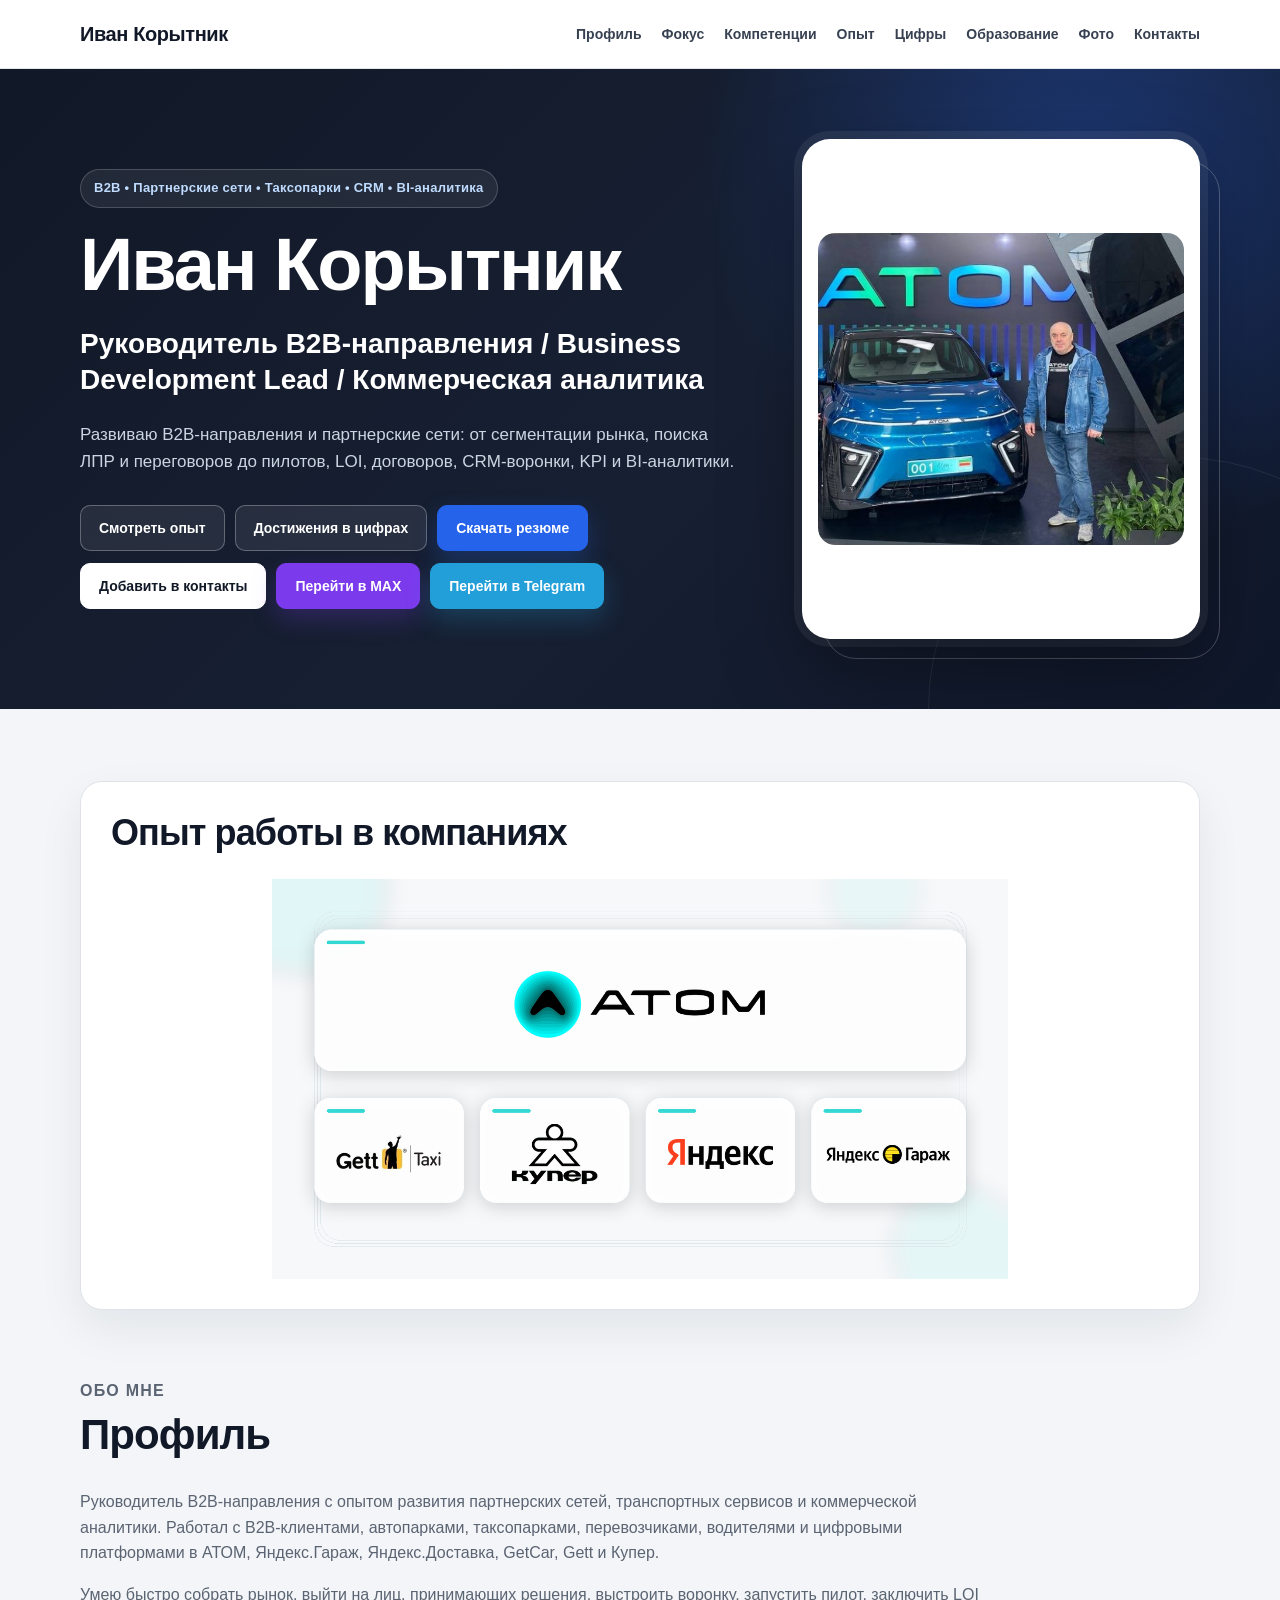
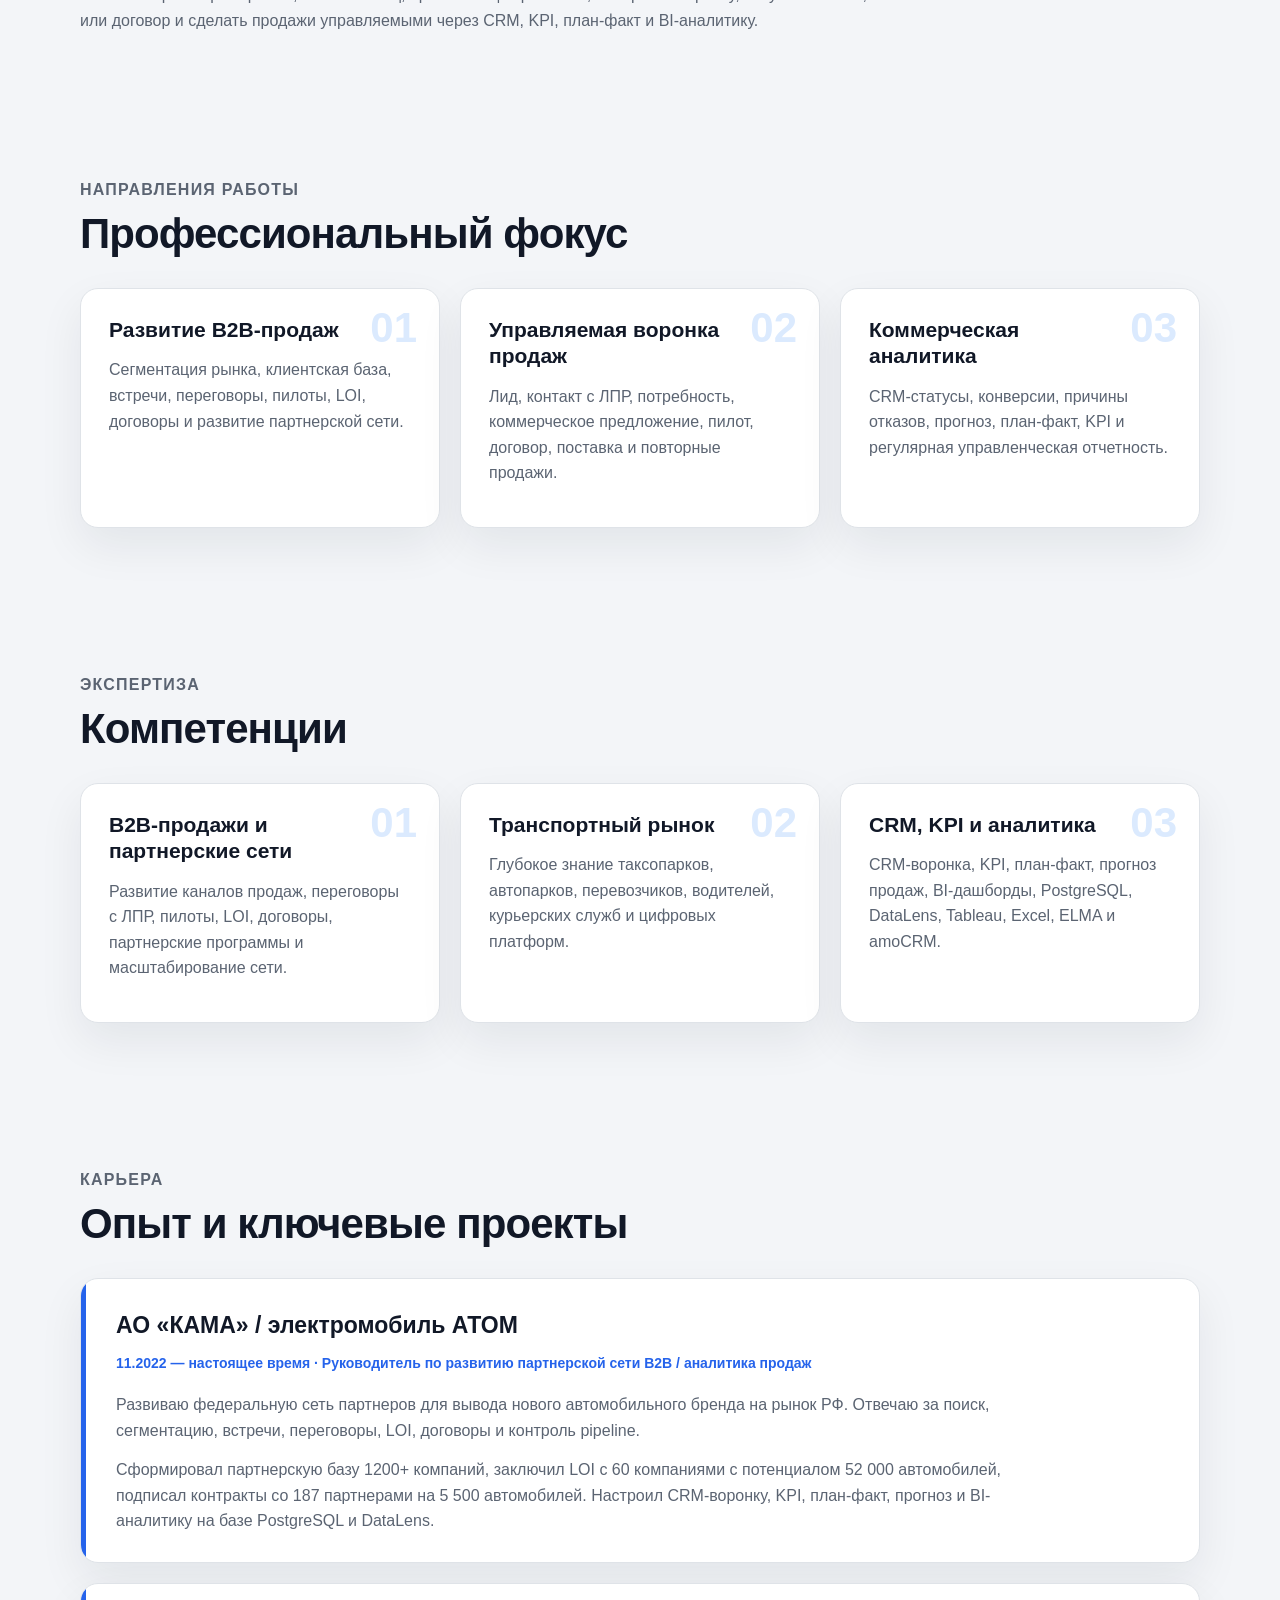
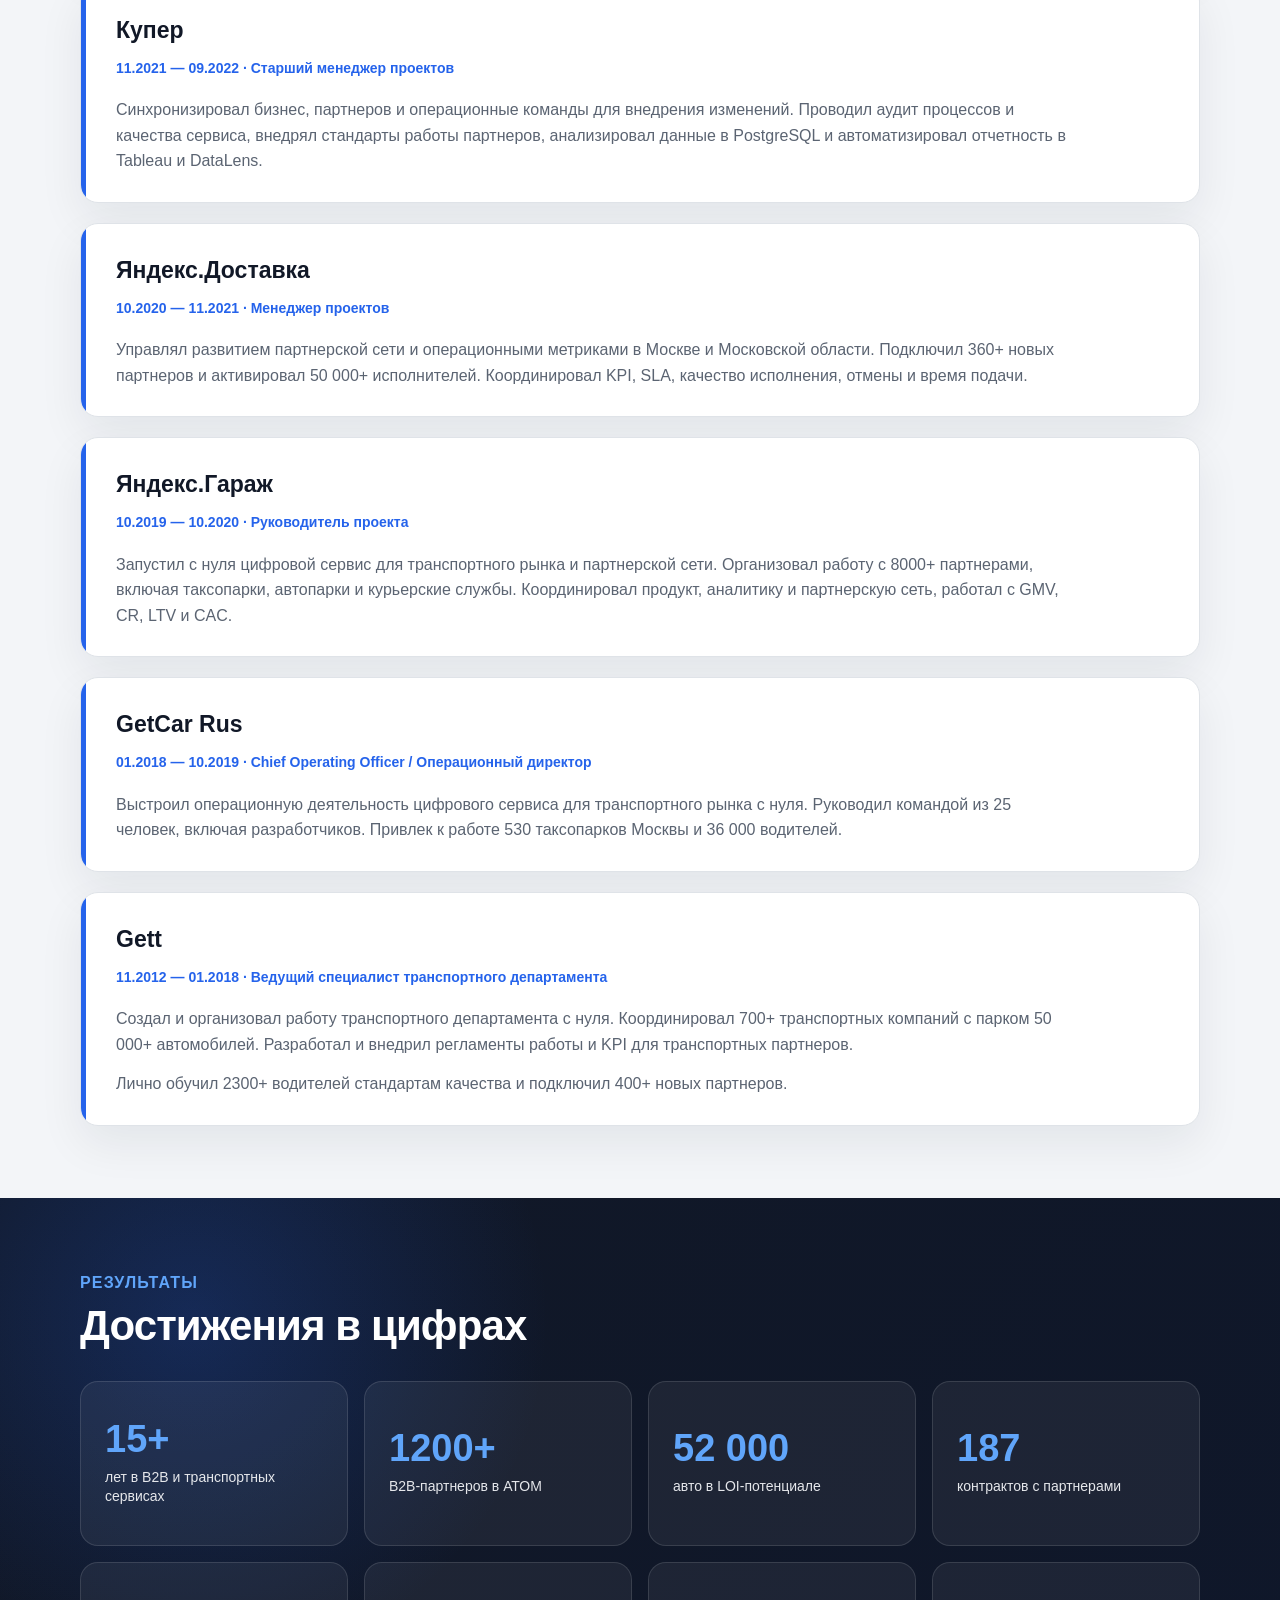
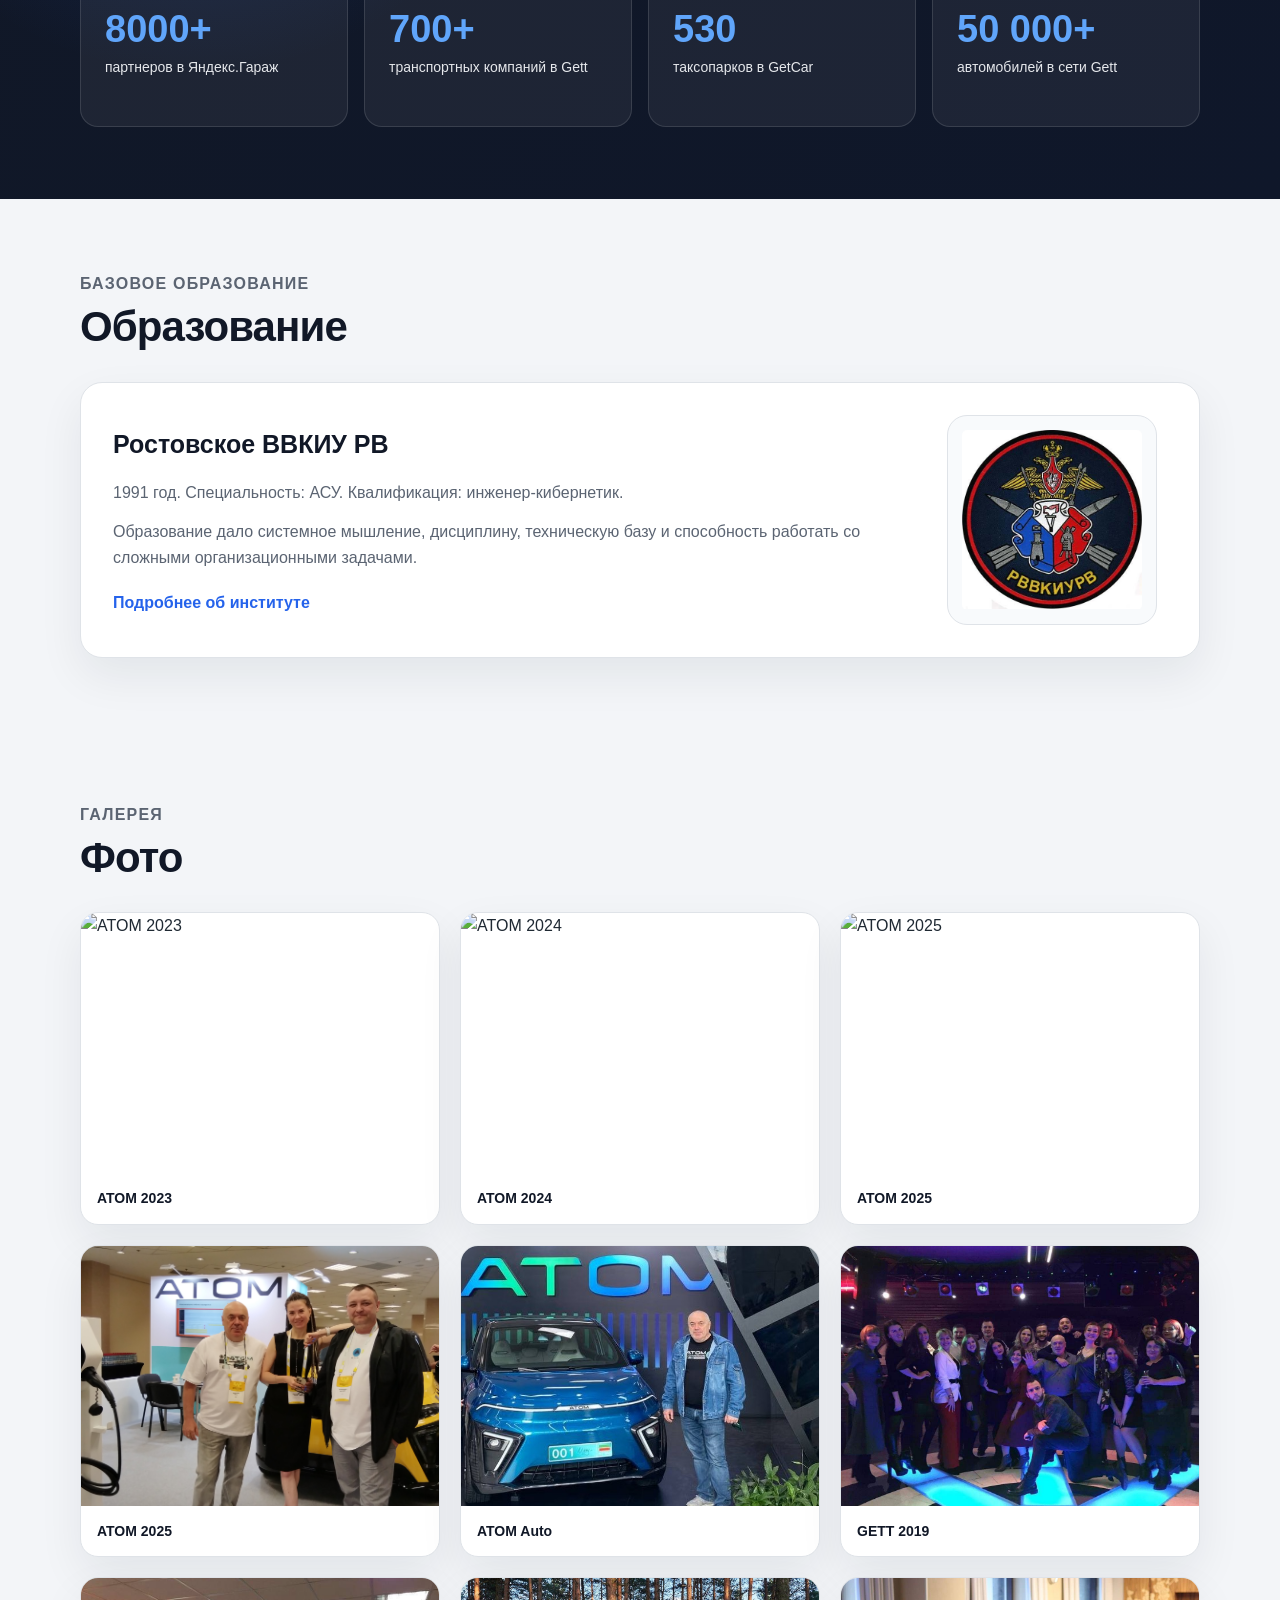
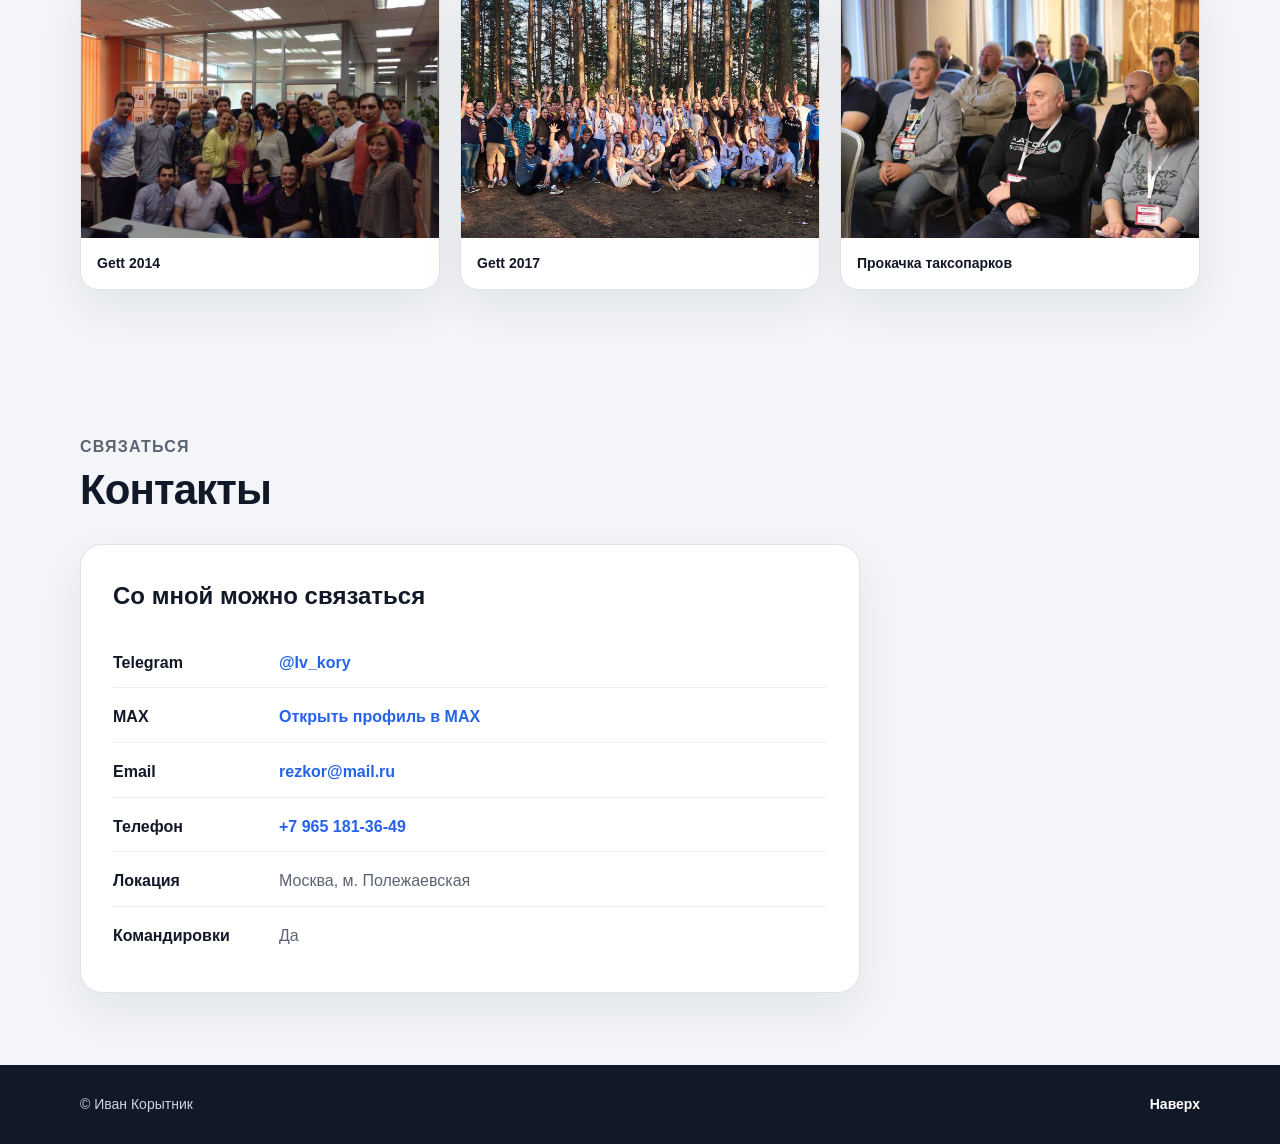
==== commit d660e5ce: "Update index.html" ====
--- a/index.html
+++ b/index.html
@@ -109,13 +109,8 @@
                 Добавить в контакты
               </a>
 
-              <!--
-                ЗАМЕНИТЕ https://max.ru/
-                НА ВАШУ РАБОЧУЮ ССЫЛКУ MAX
-              -->
-
               <a
-                href="hhttps://max.ru/u/f9LHodD0cOLnzHslMZd0fTFiVwOHIsTLSE7J5nDRthI2kFgvC2LwzBS0LGQ"
+                href="https://max.ru/u/f9LHodD0cOLnzHslMZd0fTFiVwOHIsTLSE7J5nDRthI2kFgvC2LwzBS0LGQ"
                 class="button button--max"
                 target="_blank"
                 rel="noopener noreferrer"
@@ -138,7 +133,7 @@
 
         </div>
 
-        <!-- ГЛАВНОЕ ФОТО В РАМЕ -->
+        <!-- ГЛАВНОЕ ФОТО -->
 
         <div class="hero__photo">
 
@@ -218,7 +213,6 @@
         <div class="skills">
 
           <article class="skill">
-
             <span class="skill__number">01</span>
 
             <h3>Развитие B2B-продаж</h3>
@@ -228,11 +222,9 @@
               встречи, переговоры, пилоты,
               LOI, договоры и развитие партнерской сети.
             </p>
-
           </article>
 
           <article class="skill">
-
             <span class="skill__number">02</span>
 
             <h3>Управляемая воронка продаж</h3>
@@ -242,11 +234,9 @@
               коммерческое предложение, пилот,
               договор, поставка и повторные продажи.
             </p>
-
           </article>
 
           <article class="skill">
-
             <span class="skill__number">03</span>
 
             <h3>Коммерческая аналитика</h3>
@@ -256,7 +246,6 @@
               прогноз, план-факт, KPI
               и регулярная управленческая отчетность.
             </p>
-
           </article>
 
         </div>
@@ -277,7 +266,6 @@
         <div class="skills">
 
           <article class="skill">
-
             <span class="skill__number">01</span>
 
             <h3>B2B-продажи и партнерские сети</h3>
@@ -287,11 +275,9 @@
               пилоты, LOI, договоры, партнерские программы
               и масштабирование сети.
             </p>
-
           </article>
 
           <article class="skill">
-
             <span class="skill__number">02</span>
 
             <h3>Транспортный рынок</h3>
@@ -301,11 +287,9 @@
               перевозчиков, водителей, курьерских служб
               и цифровых платформ.
             </p>
-
           </article>
 
           <article class="skill">
-
             <span class="skill__number">03</span>
 
             <h3>CRM, KPI и аналитика</h3>
@@ -315,7 +299,6 @@
               BI-дашборды, PostgreSQL, DataLens, Tableau,
               Excel, ELMA и amoCRM.
             </p>
-
           </article>
 
         </div>
@@ -480,13 +463,8 @@
       <div class="container">
 
         <div class="section-heading">
-
-          <p class="section-heading__label">
-            Результаты
-          </p>
-
+          <p class="section-heading__label">Результаты</p>
           <h2>Достижения в цифрах</h2>
-
         </div>
 
         <div class="stats">
@@ -741,6 +719,18 @@
                 rel="noopener noreferrer"
               >
                 @Iv_kory
+              </a>
+            </p>
+
+            <p>
+              <span>MAX</span>
+
+              <a
+                href="https://max.ru/u/f9LHodD0cOLnzHslMZd0fTFiVwOHIsTLSE7J5nDRthI2kFgvC2LwzBS0LGQ"
+                target="_blank"
+                rel="noopener noreferrer"
+              >
+                Открыть профиль в MAX
               </a>
             </p>
 
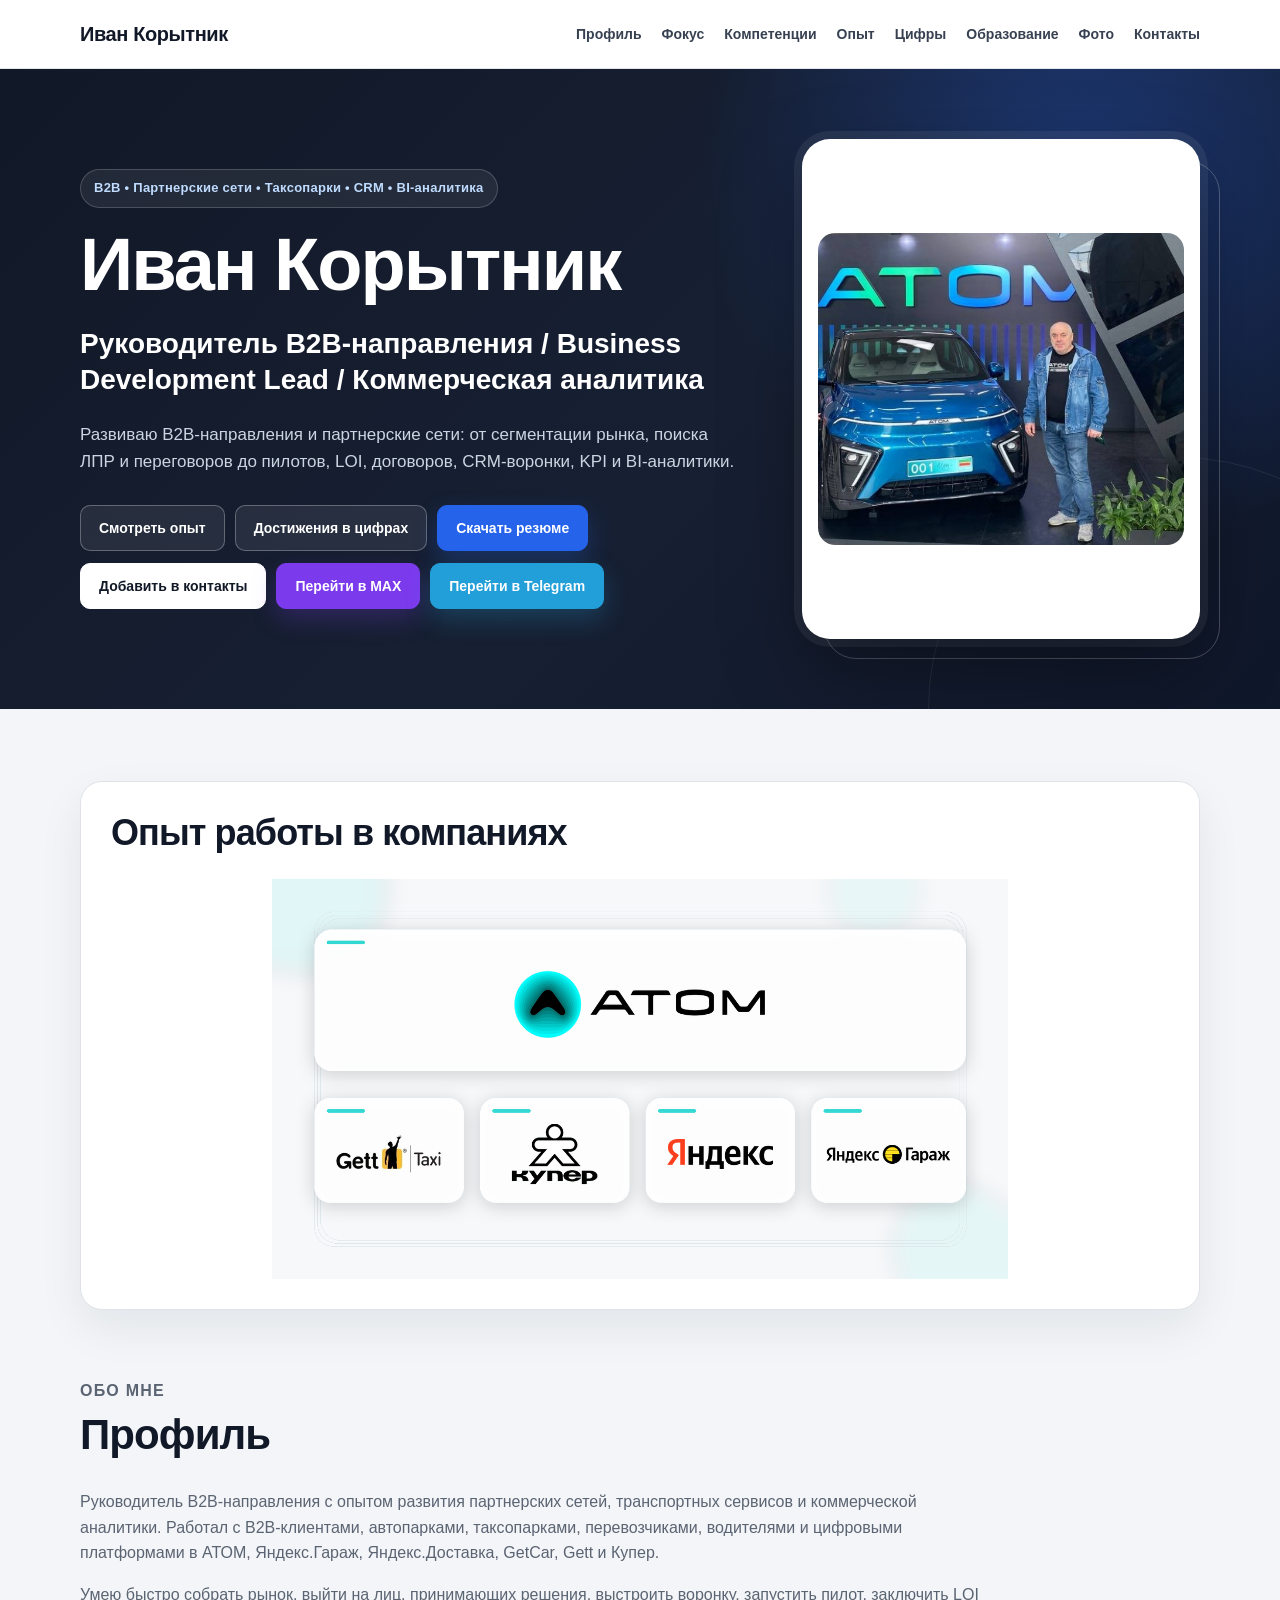
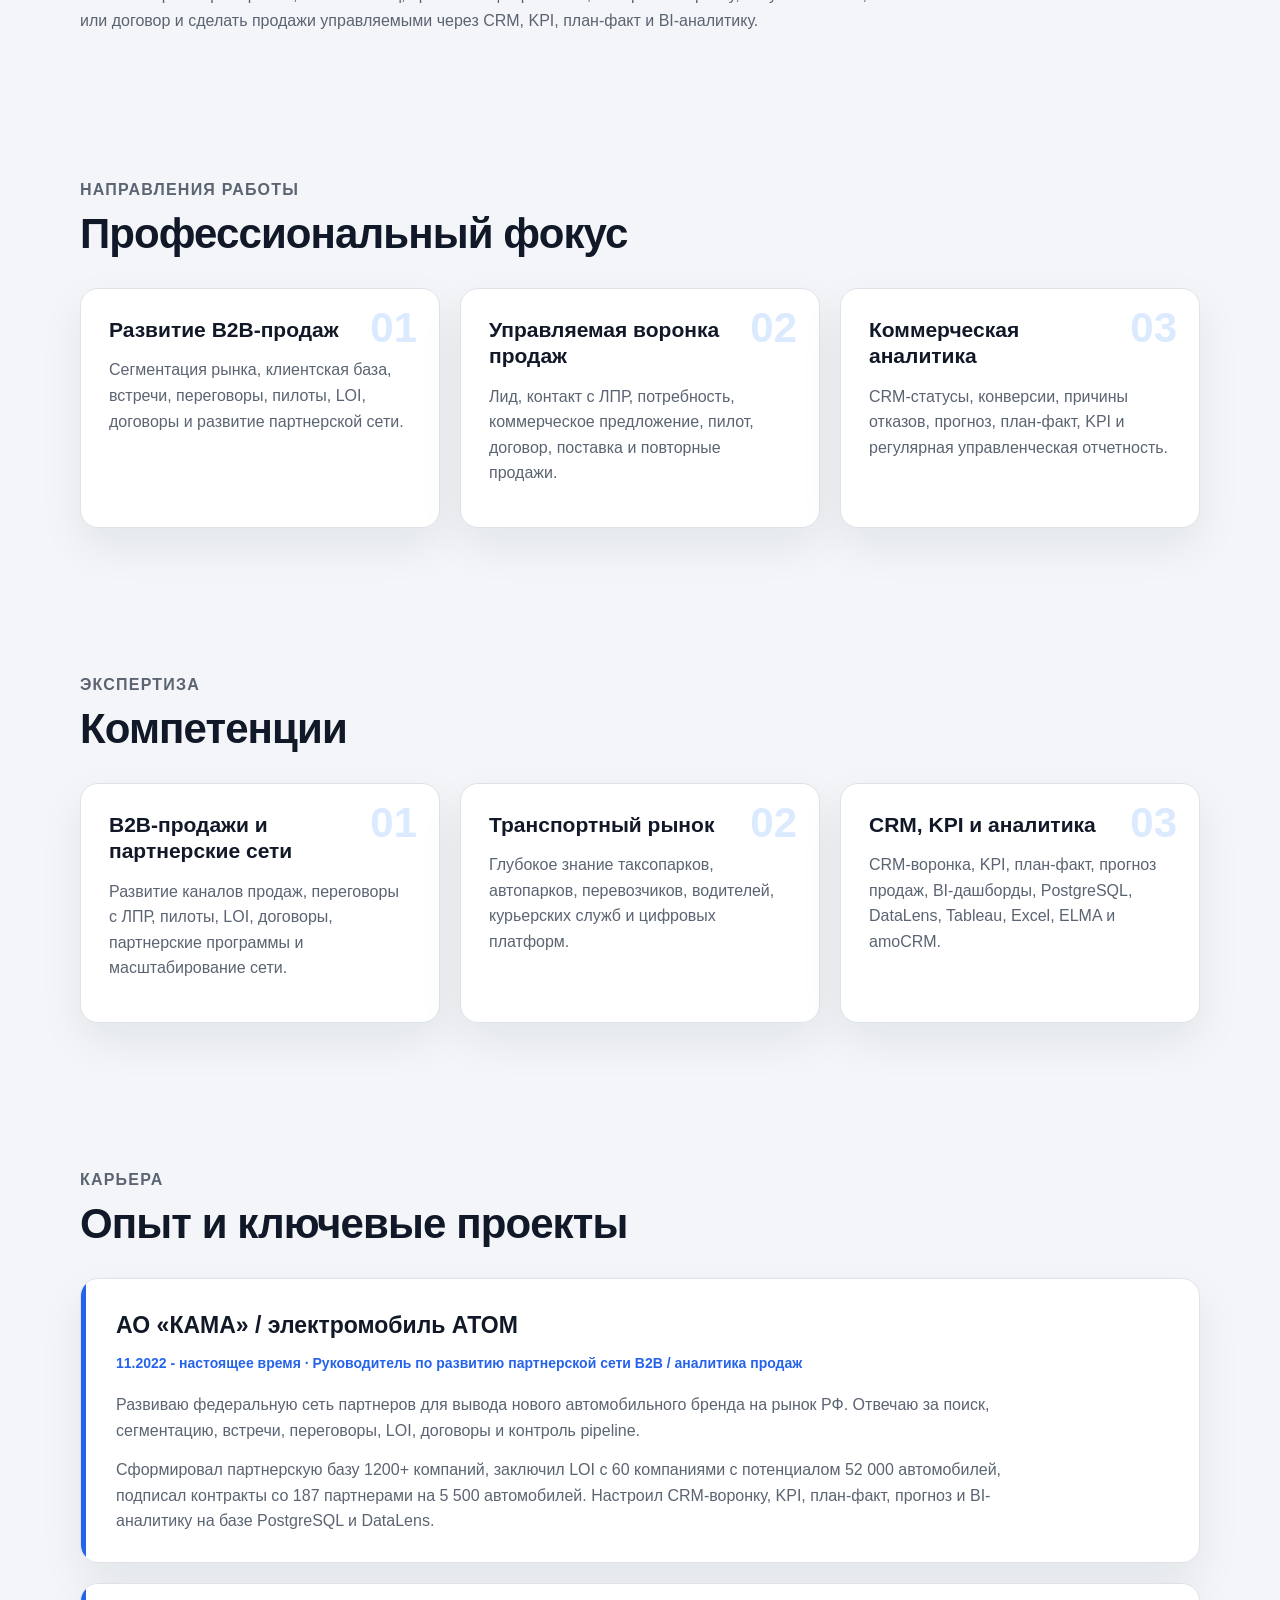
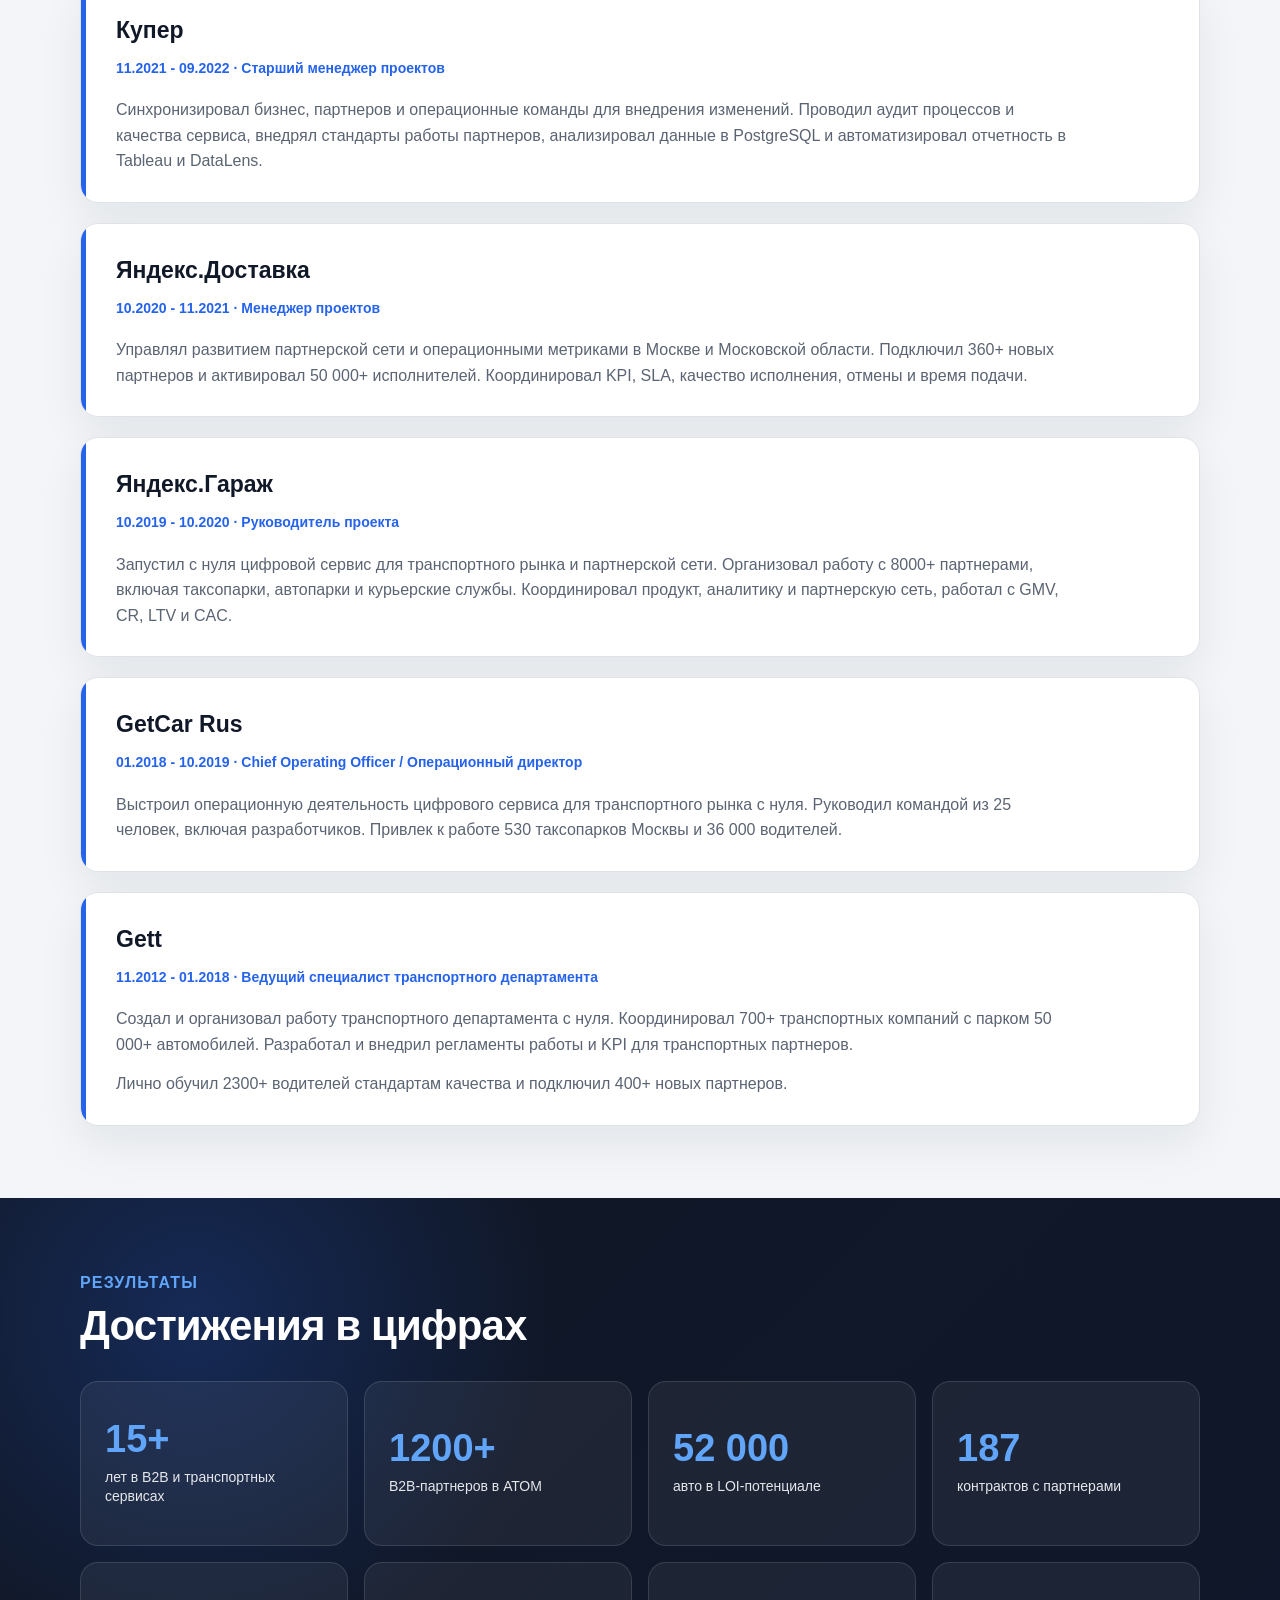
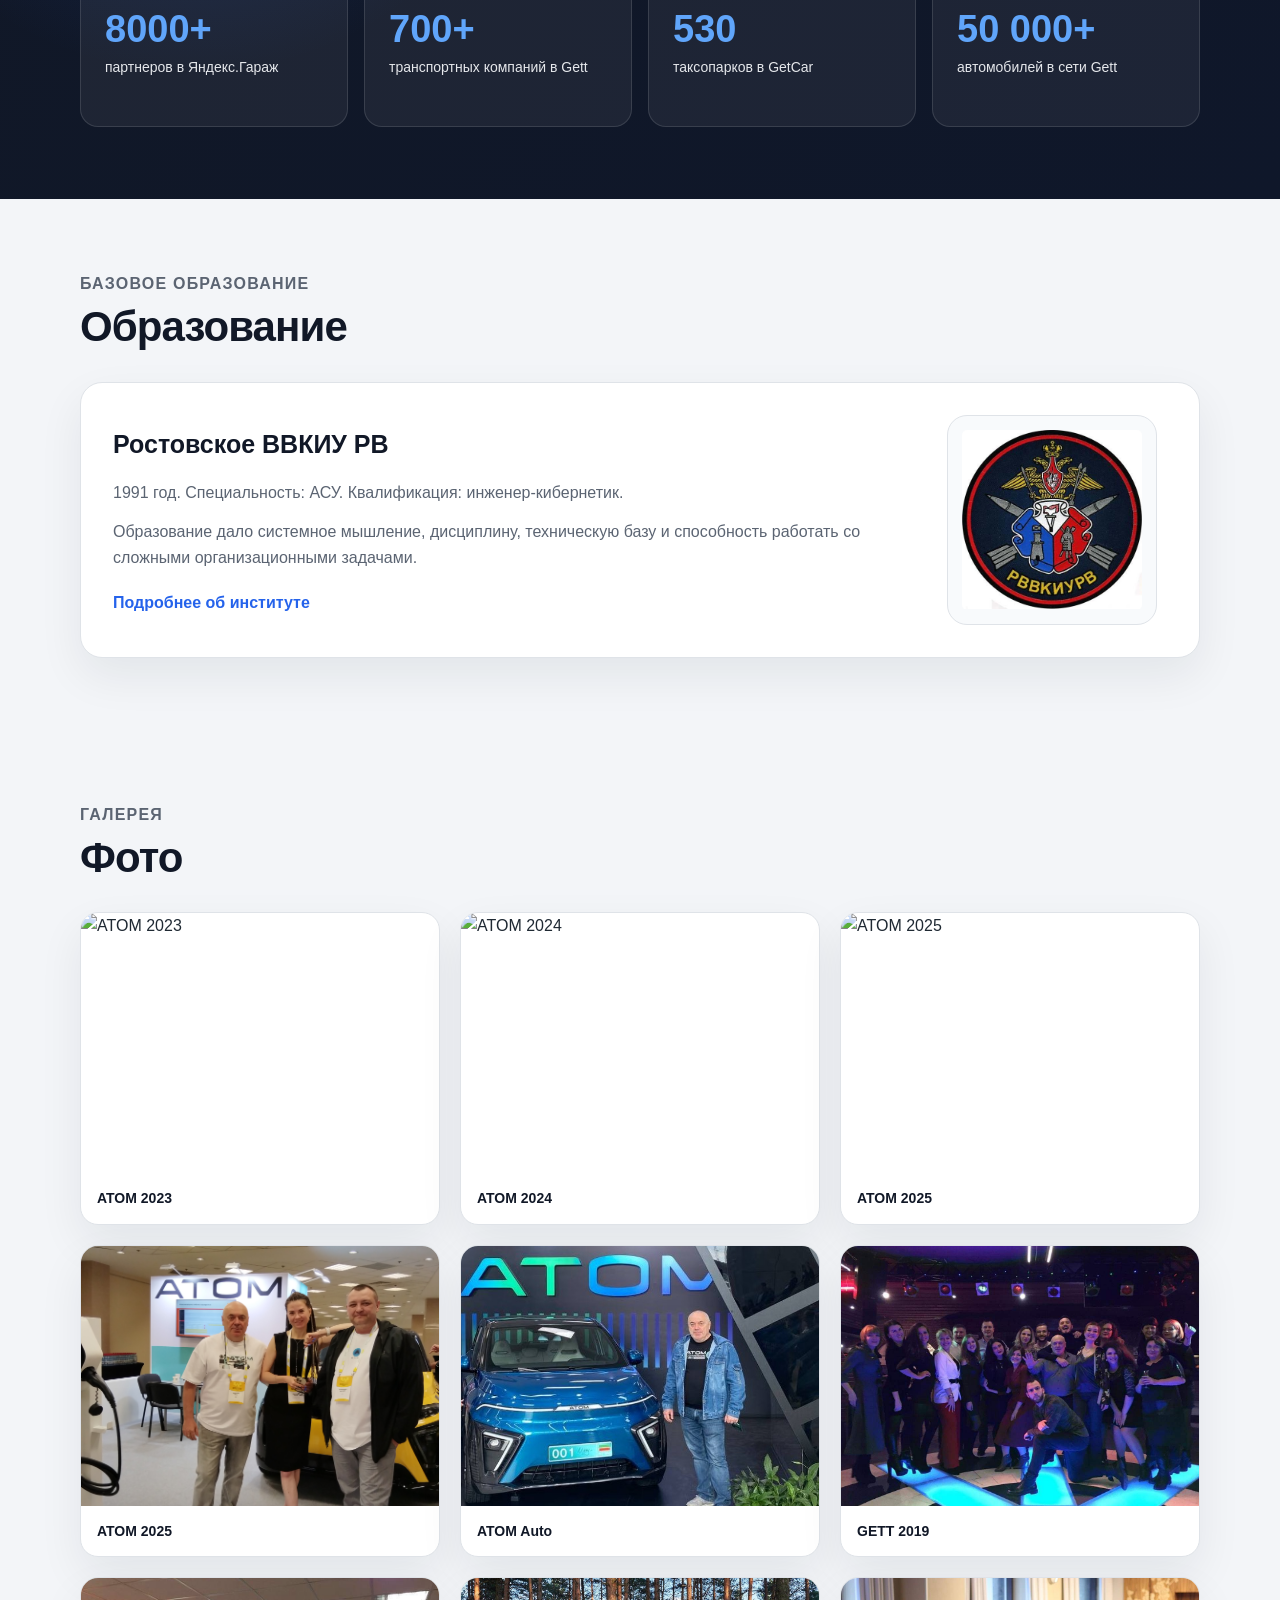
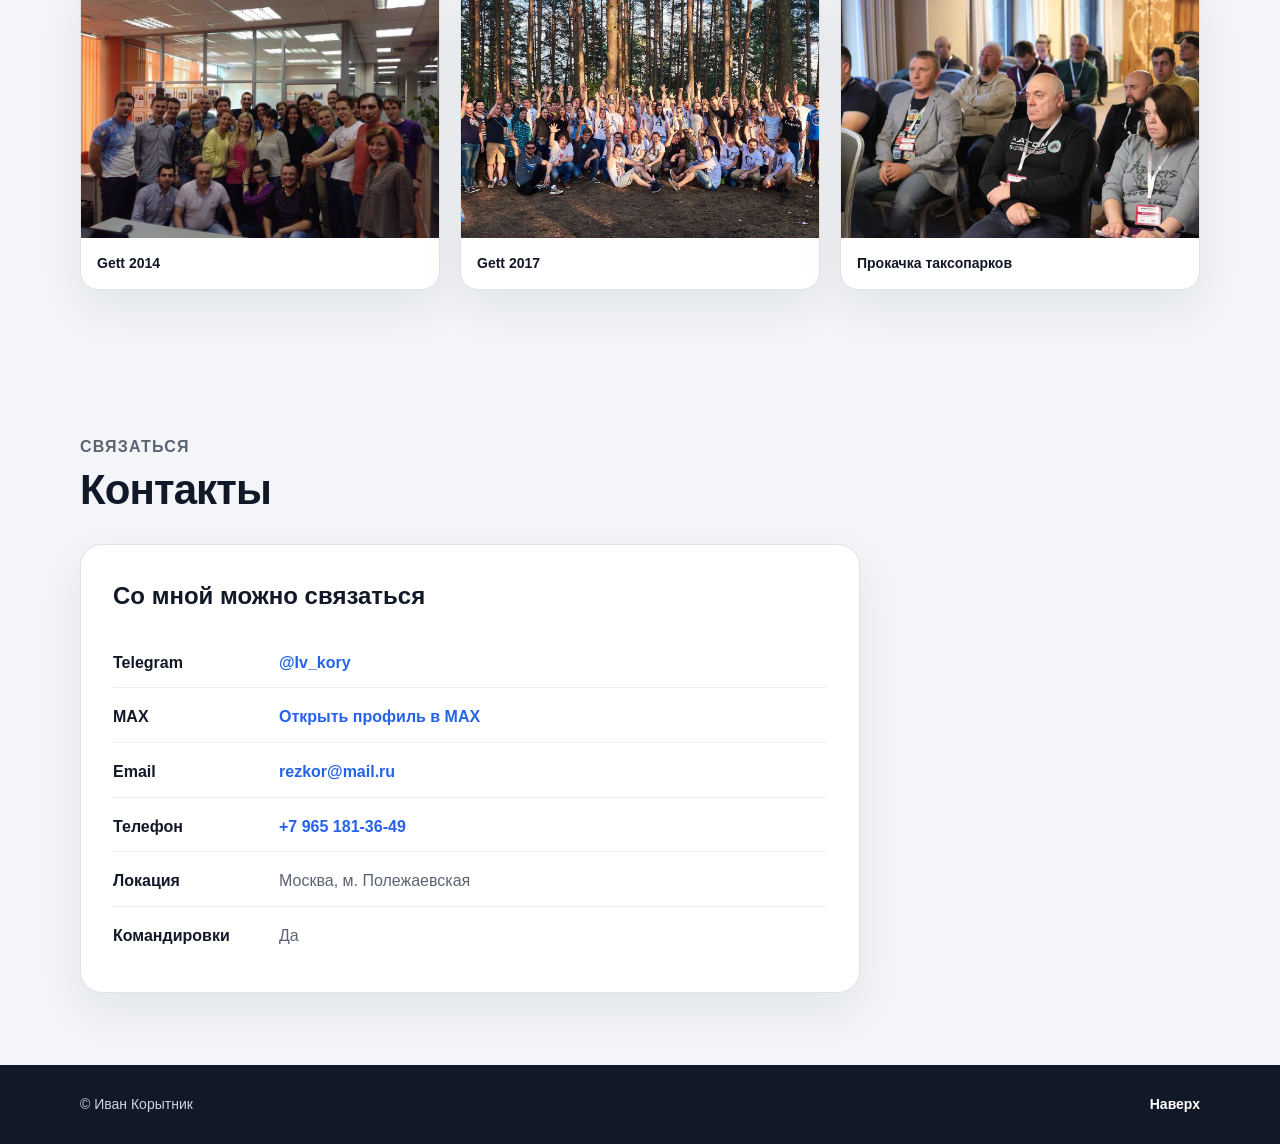
==== commit 37de3f61: "Update index.html" ====
--- a/index.html
+++ b/index.html
@@ -10,14 +10,31 @@
 
   <meta
     name="description"
-    content="Иван Корытник — руководитель B2B-направления, развитие партнерских сетей и коммерческая аналитика."
+    content="Иван Корытник - руководитель B2B-направления, развитие партнерских сетей и коммерческая аналитика."
   >
 
   <title>
-    Иван Корытник — B2B, партнерские сети и коммерческая аналитика
+    Иван Корытник - B2B, партнерские сети и коммерческая аналитика
   </title>
 
   <link rel="stylesheet" href="css/style.css">
+
+  <style>
+    /*
+      Дополнительная защита, чтобы кнопки Telegram и MAX
+      всегда оставались доступными для нажатия.
+    */
+
+    .button--telegram,
+    .button--max,
+    .telegram-link {
+      position: relative;
+      z-index: 50;
+      pointer-events: auto;
+      cursor: pointer;
+      touch-action: manipulation;
+    }
+  </style>
 </head>
 
 <body>
@@ -110,7 +127,7 @@
               </a>
 
               <a
-                href="https://max.ru/u/f9LHodD0cOLnzHslMZd0fTFiVwOHIsTLSE7J5nDRthI2kFgvC2LwzBS0LGQ"
+                href="https://max.ru/u/f9LHodD0cOK2WZ9GUnlRLFgp4-6ZzgdKAvvW_a0TJdMHZIym4xPPhZG7xAs"
                 class="button button--max"
                 target="_blank"
                 rel="noopener noreferrer"
@@ -118,11 +135,18 @@
                 Перейти в MAX
               </a>
 
+              <!--
+                href является резервной ссылкой.
+                На телефоне JavaScript сначала попробует открыть приложение.
+              -->
+
               <a
                 href="https://t.me/Iv_kory"
-                class="button button--telegram"
+                class="button button--telegram telegram-link"
+                data-telegram-link
                 target="_blank"
                 rel="noopener noreferrer"
+                aria-label="Открыть Telegram Ивана Корытника"
               >
                 Перейти в Telegram
               </a>
@@ -323,7 +347,7 @@
             <h3>АО «КАМА» / электромобиль АТОМ</h3>
 
             <p class="project__meta">
-              11.2022 — настоящее время ·
+              11.2022 - настоящее время ·
               Руководитель по развитию партнерской сети B2B /
               аналитика продаж
             </p>
@@ -353,7 +377,7 @@
             <h3>Купер</h3>
 
             <p class="project__meta">
-              11.2021 — 09.2022 ·
+              11.2021 - 09.2022 ·
               Старший менеджер проектов
             </p>
 
@@ -374,7 +398,7 @@
             <h3>Яндекс.Доставка</h3>
 
             <p class="project__meta">
-              10.2020 — 11.2021 · Менеджер проектов
+              10.2020 - 11.2021 · Менеджер проектов
             </p>
 
             <p>
@@ -393,7 +417,7 @@
             <h3>Яндекс.Гараж</h3>
 
             <p class="project__meta">
-              10.2019 — 10.2020 · Руководитель проекта
+              10.2019 - 10.2020 · Руководитель проекта
             </p>
 
             <p>
@@ -413,7 +437,7 @@
             <h3>GetCar Rus</h3>
 
             <p class="project__meta">
-              01.2018 — 10.2019 ·
+              01.2018 - 10.2019 ·
               Chief Operating Officer / Операционный директор
             </p>
 
@@ -432,7 +456,7 @@
             <h3>Gett</h3>
 
             <p class="project__meta">
-              11.2012 — 01.2018 ·
+              11.2012 - 01.2018 ·
               Ведущий специалист транспортного департамента
             </p>
 
@@ -715,8 +739,11 @@
 
               <a
                 href="https://t.me/Iv_kory"
+                class="telegram-link"
+                data-telegram-link
                 target="_blank"
                 rel="noopener noreferrer"
+                aria-label="Открыть Telegram Ивана Корытника"
               >
                 @Iv_kory
               </a>
@@ -783,26 +810,137 @@
     </div>
   </footer>
 
-  <!-- СКРИПТ ФОТОГАЛЕРЕИ -->
-
   <script>
     document.addEventListener("DOMContentLoaded", function () {
-      const photoImages = document.querySelectorAll(".photo-card img");
-      const photoModal = document.getElementById("photoModal");
-      const photoModalImage = document.getElementById("photoModalImage");
-      const photoModalClose = document.getElementById("photoModalClose");
+
+      /*
+        ОТКРЫТИЕ TELEGRAM
+
+        На компьютере используется обычная ссылка:
+        https://t.me/Iv_kory
+
+        На телефоне сначала пробуем открыть приложение:
+        tg://resolve?domain=Iv_kory
+
+        Если приложение не открылось, через 1,2 секунды
+        открываем профиль в браузере.
+      */
+
+      const telegramLinks = document.querySelectorAll(
+        "[data-telegram-link]"
+      );
+
+      const telegramUsername = "Iv_kory";
+      const telegramWebUrl =
+        "https://t.me/" + telegramUsername;
+      const telegramAppUrl =
+        "tg://resolve?domain=" + telegramUsername;
+
+      const isMobileDevice =
+        /Android|iPhone|iPad|iPod|Mobile/i.test(
+          navigator.userAgent
+        );
+
+      telegramLinks.forEach(function (telegramLink) {
+
+        telegramLink.addEventListener(
+          "click",
+          function (event) {
+
+            /*
+              На компьютере ничего не перехватываем.
+              Браузер сам откроет ссылку href.
+            */
+
+            if (!isMobileDevice) {
+              return;
+            }
+
+            event.preventDefault();
+
+            let fallbackTimer;
+
+            function cancelFallback() {
+              if (document.hidden) {
+                clearTimeout(fallbackTimer);
+
+                document.removeEventListener(
+                  "visibilitychange",
+                  cancelFallback
+                );
+              }
+            }
+
+            document.addEventListener(
+              "visibilitychange",
+              cancelFallback
+            );
+
+            /*
+              Пробуем открыть приложение Telegram.
+            */
+
+            window.location.href = telegramAppUrl;
+
+            /*
+              Если приложение не открылось,
+              переходим на браузерную ссылку.
+            */
+
+            fallbackTimer = setTimeout(function () {
+
+              document.removeEventListener(
+                "visibilitychange",
+                cancelFallback
+              );
+
+              if (!document.hidden) {
+                window.location.href = telegramWebUrl;
+              }
+
+            }, 1200);
+          }
+        );
+      });
+
+      /*
+        ФОТОГАЛЕРЕЯ
+      */
+
+      const photoImages =
+        document.querySelectorAll(".photo-card img");
+
+      const photoModal =
+        document.getElementById("photoModal");
+
+      const photoModalImage =
+        document.getElementById("photoModalImage");
+
+      const photoModalClose =
+        document.getElementById("photoModalClose");
 
       function openPhotoModal(image) {
+        if (!photoModal || !photoModalImage) {
+          return;
+        }
+
         photoModalImage.src = image.src;
         photoModalImage.alt = image.alt;
+
         photoModal.classList.add("active");
         document.body.classList.add("modal-open");
       }
 
       function closePhotoModal() {
+        if (!photoModal || !photoModalImage) {
+          return;
+        }
+
         photoModal.classList.remove("active");
+
         photoModalImage.src = "";
         photoModalImage.alt = "";
+
         document.body.classList.remove("modal-open");
       }
 
@@ -812,22 +950,41 @@
         });
       });
 
-      photoModalClose.addEventListener("click", closePhotoModal);
-
-      photoModal.addEventListener("click", function (event) {
-        if (event.target === photoModal) {
-          closePhotoModal();
+      if (photoModalClose) {
+        photoModalClose.addEventListener(
+          "click",
+          closePhotoModal
+        );
+      }
+
+      if (photoModal) {
+        photoModal.addEventListener(
+          "click",
+          function (event) {
+
+            if (event.target === photoModal) {
+              closePhotoModal();
+            }
+
+          }
+        );
+      }
+
+      document.addEventListener(
+        "keydown",
+        function (event) {
+
+          if (
+            event.key === "Escape" &&
+            photoModal &&
+            photoModal.classList.contains("active")
+          ) {
+            closePhotoModal();
+          }
+
         }
-      });
-
-      document.addEventListener("keydown", function (event) {
-        if (
-          event.key === "Escape" &&
-          photoModal.classList.contains("active")
-        ) {
-          closePhotoModal();
-        }
-      });
+      );
+
     });
   </script>
 
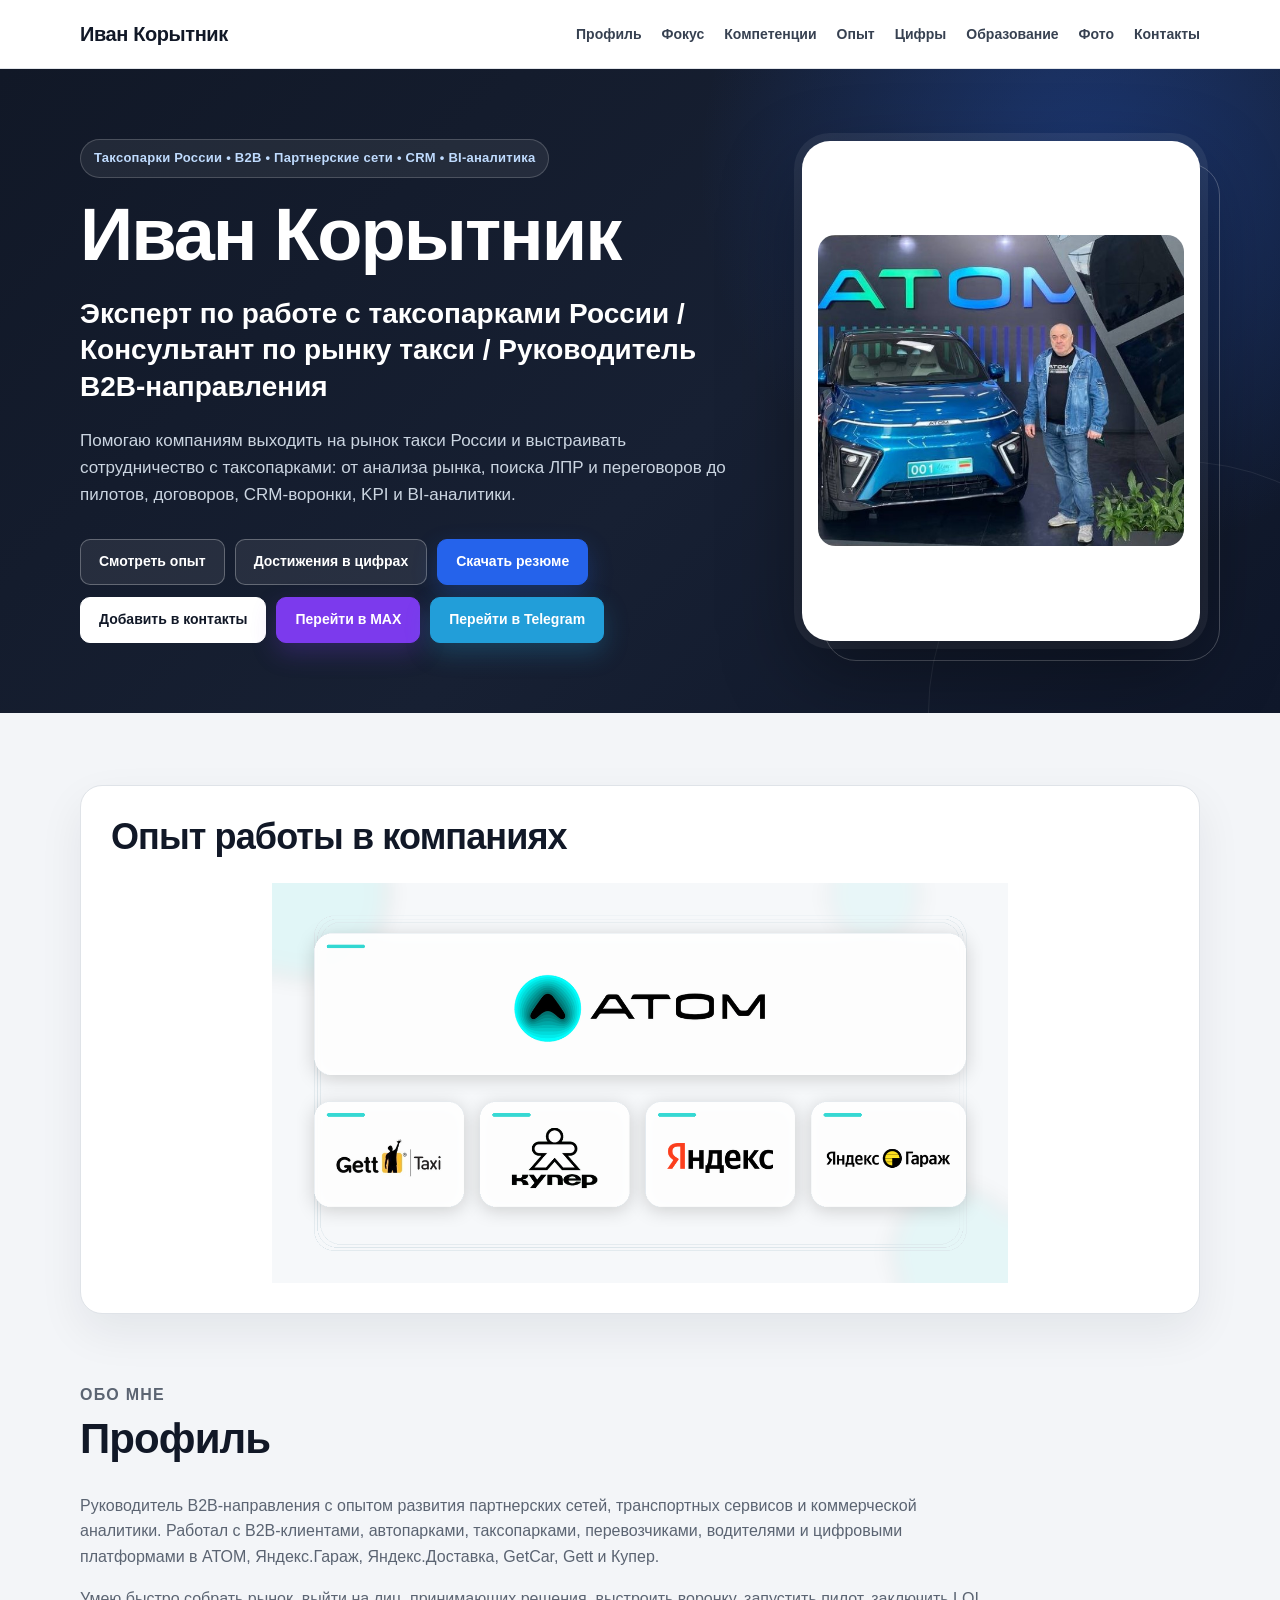
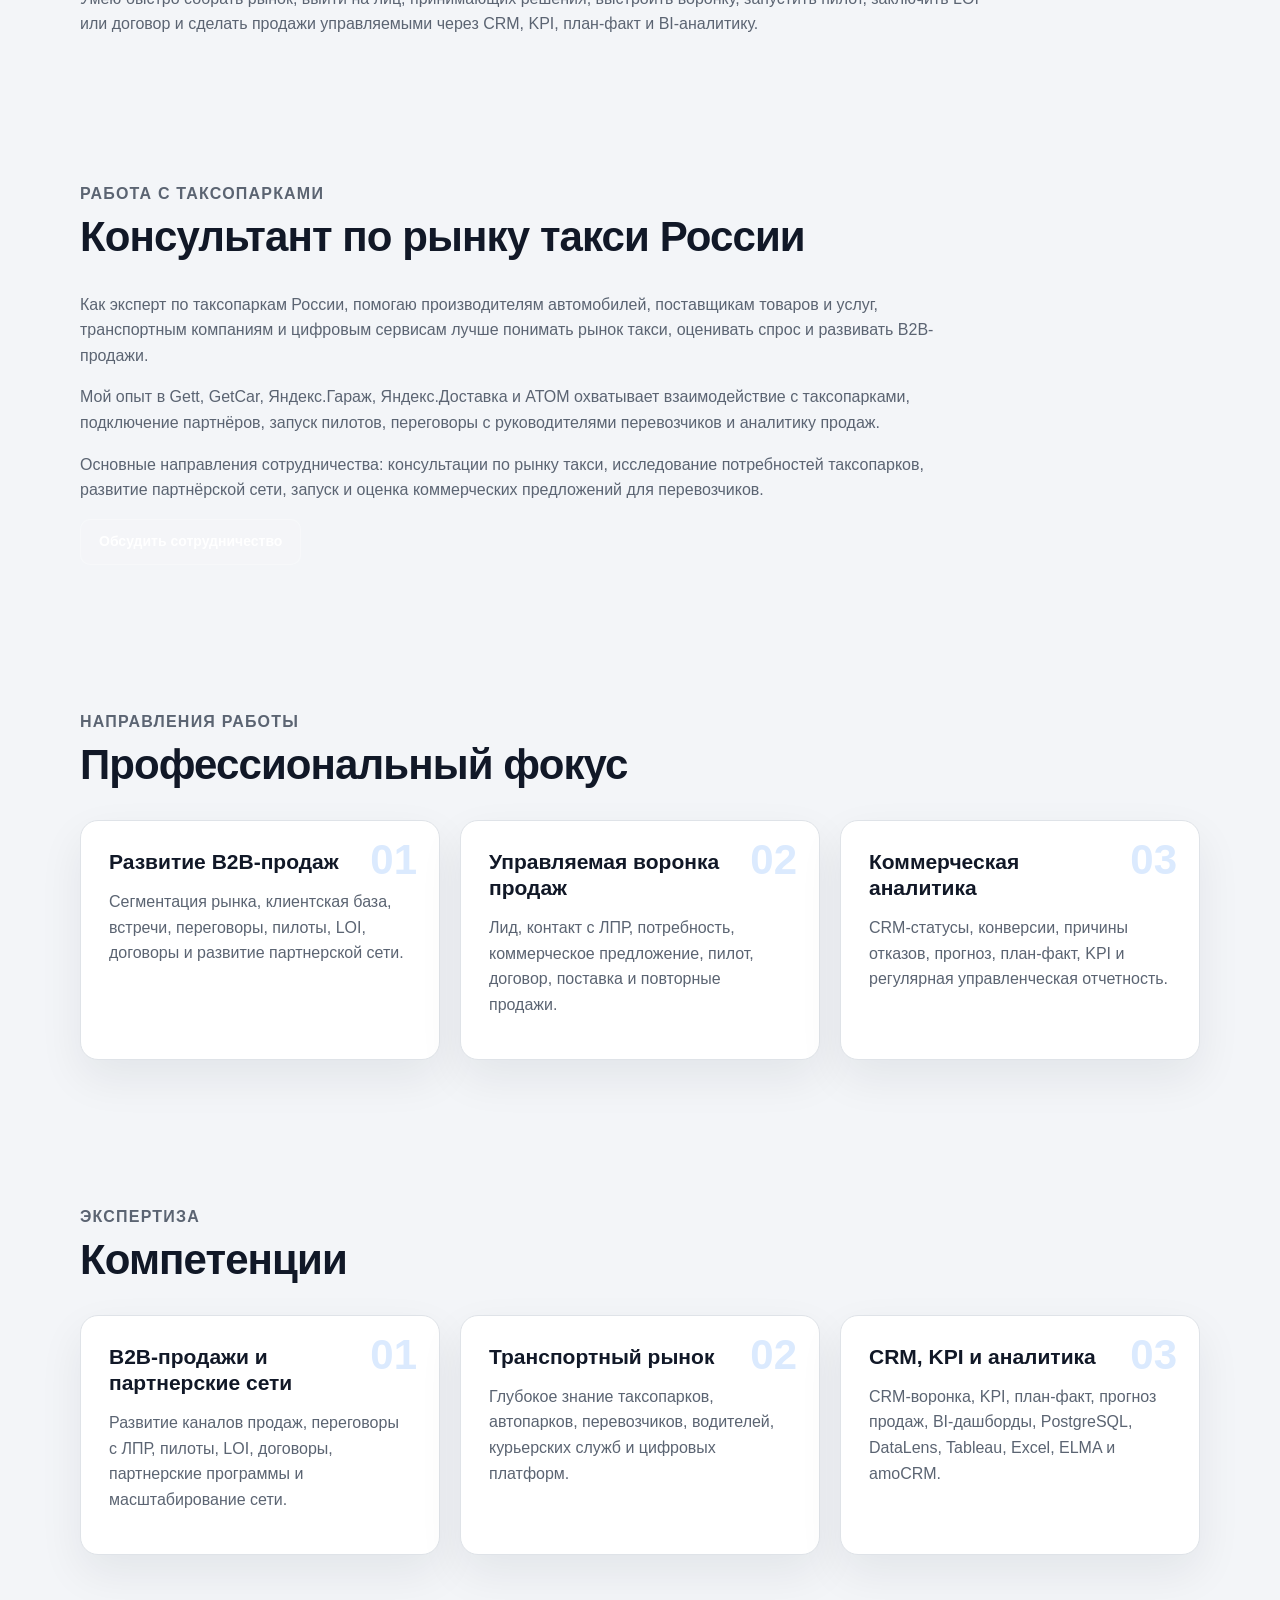
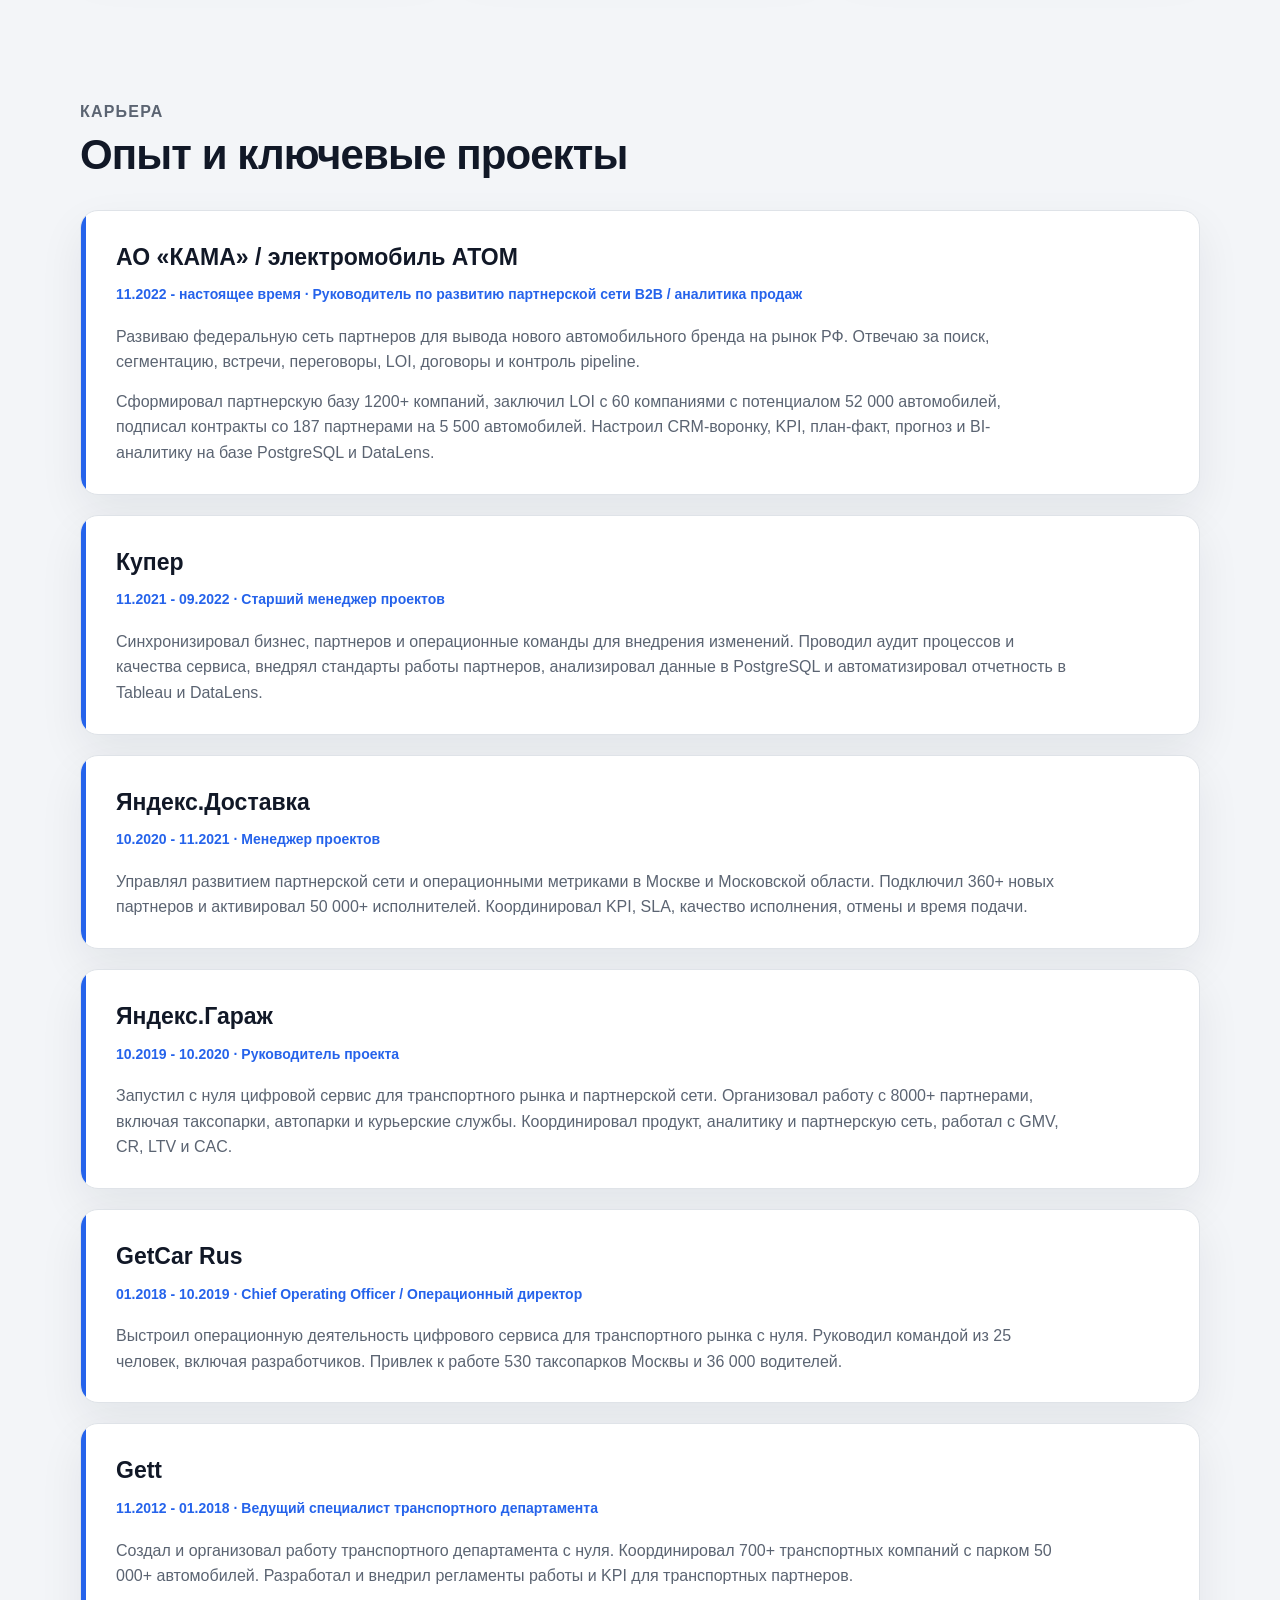
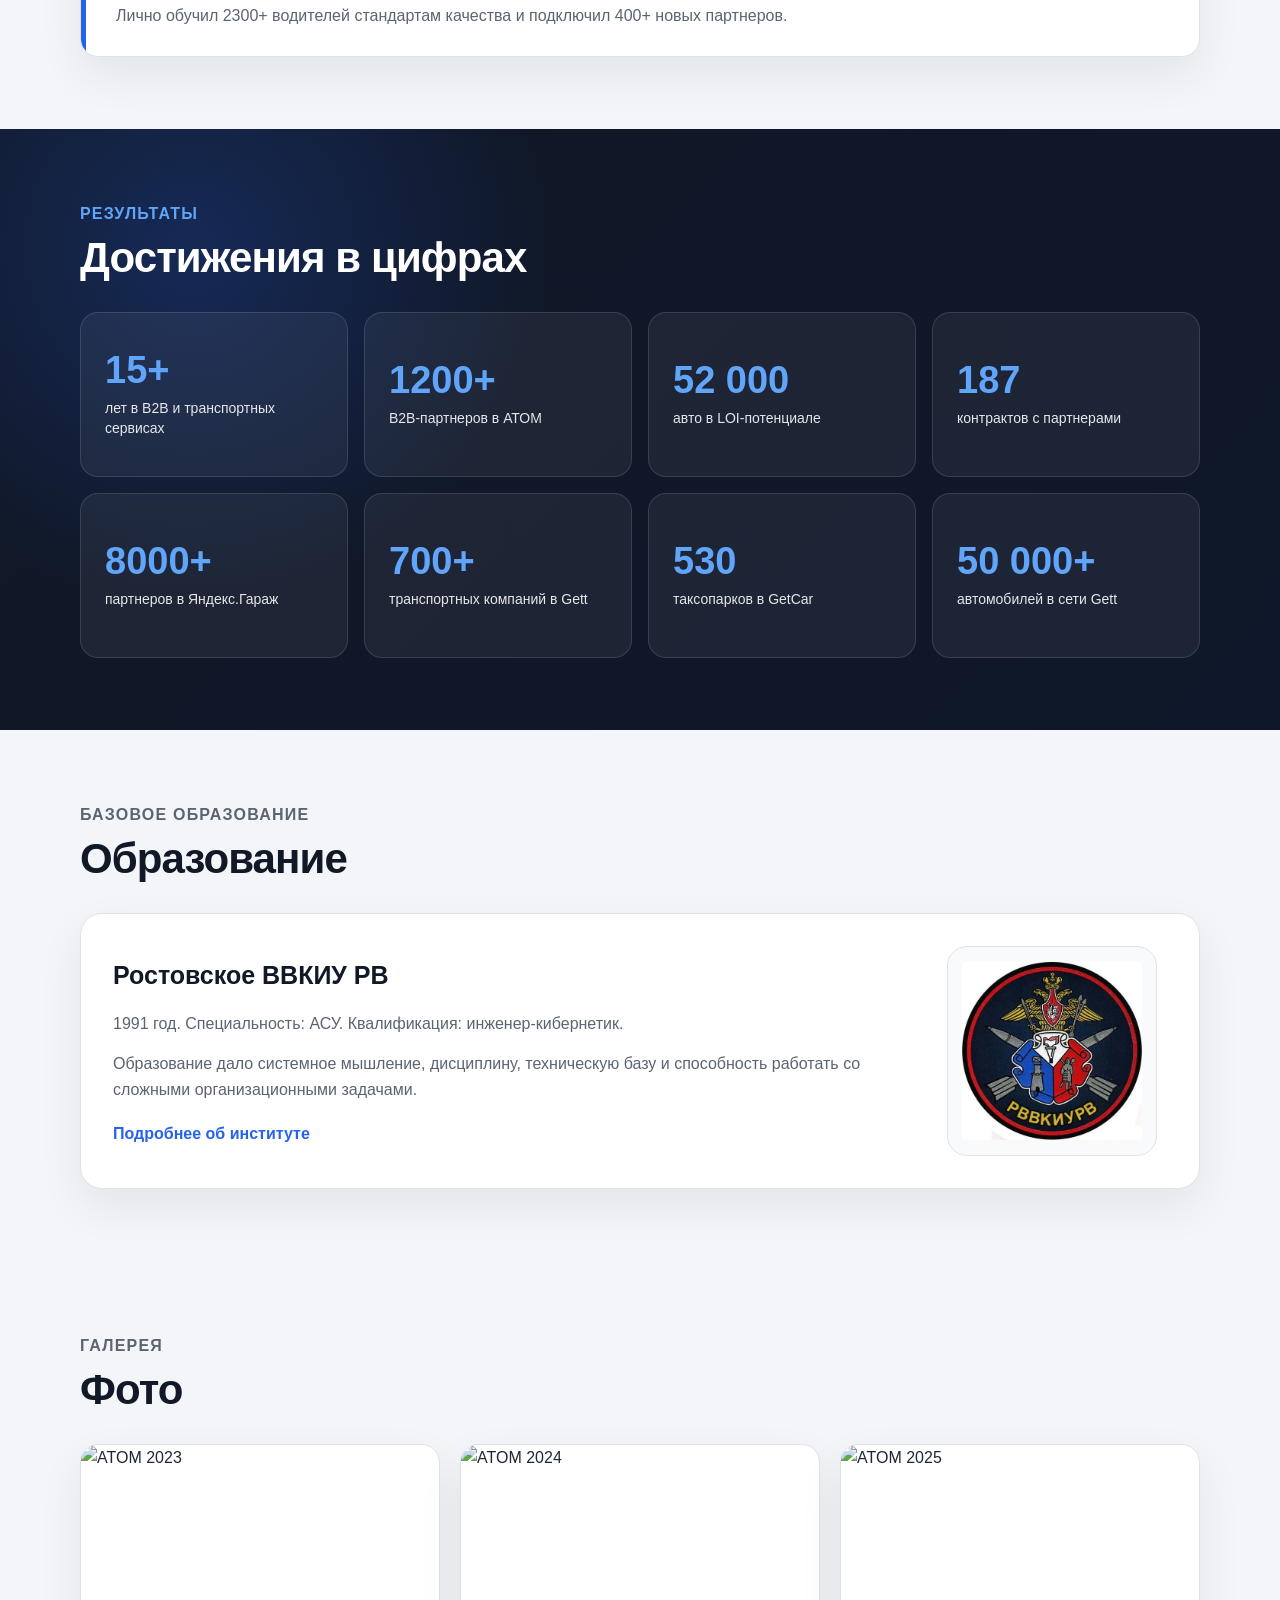
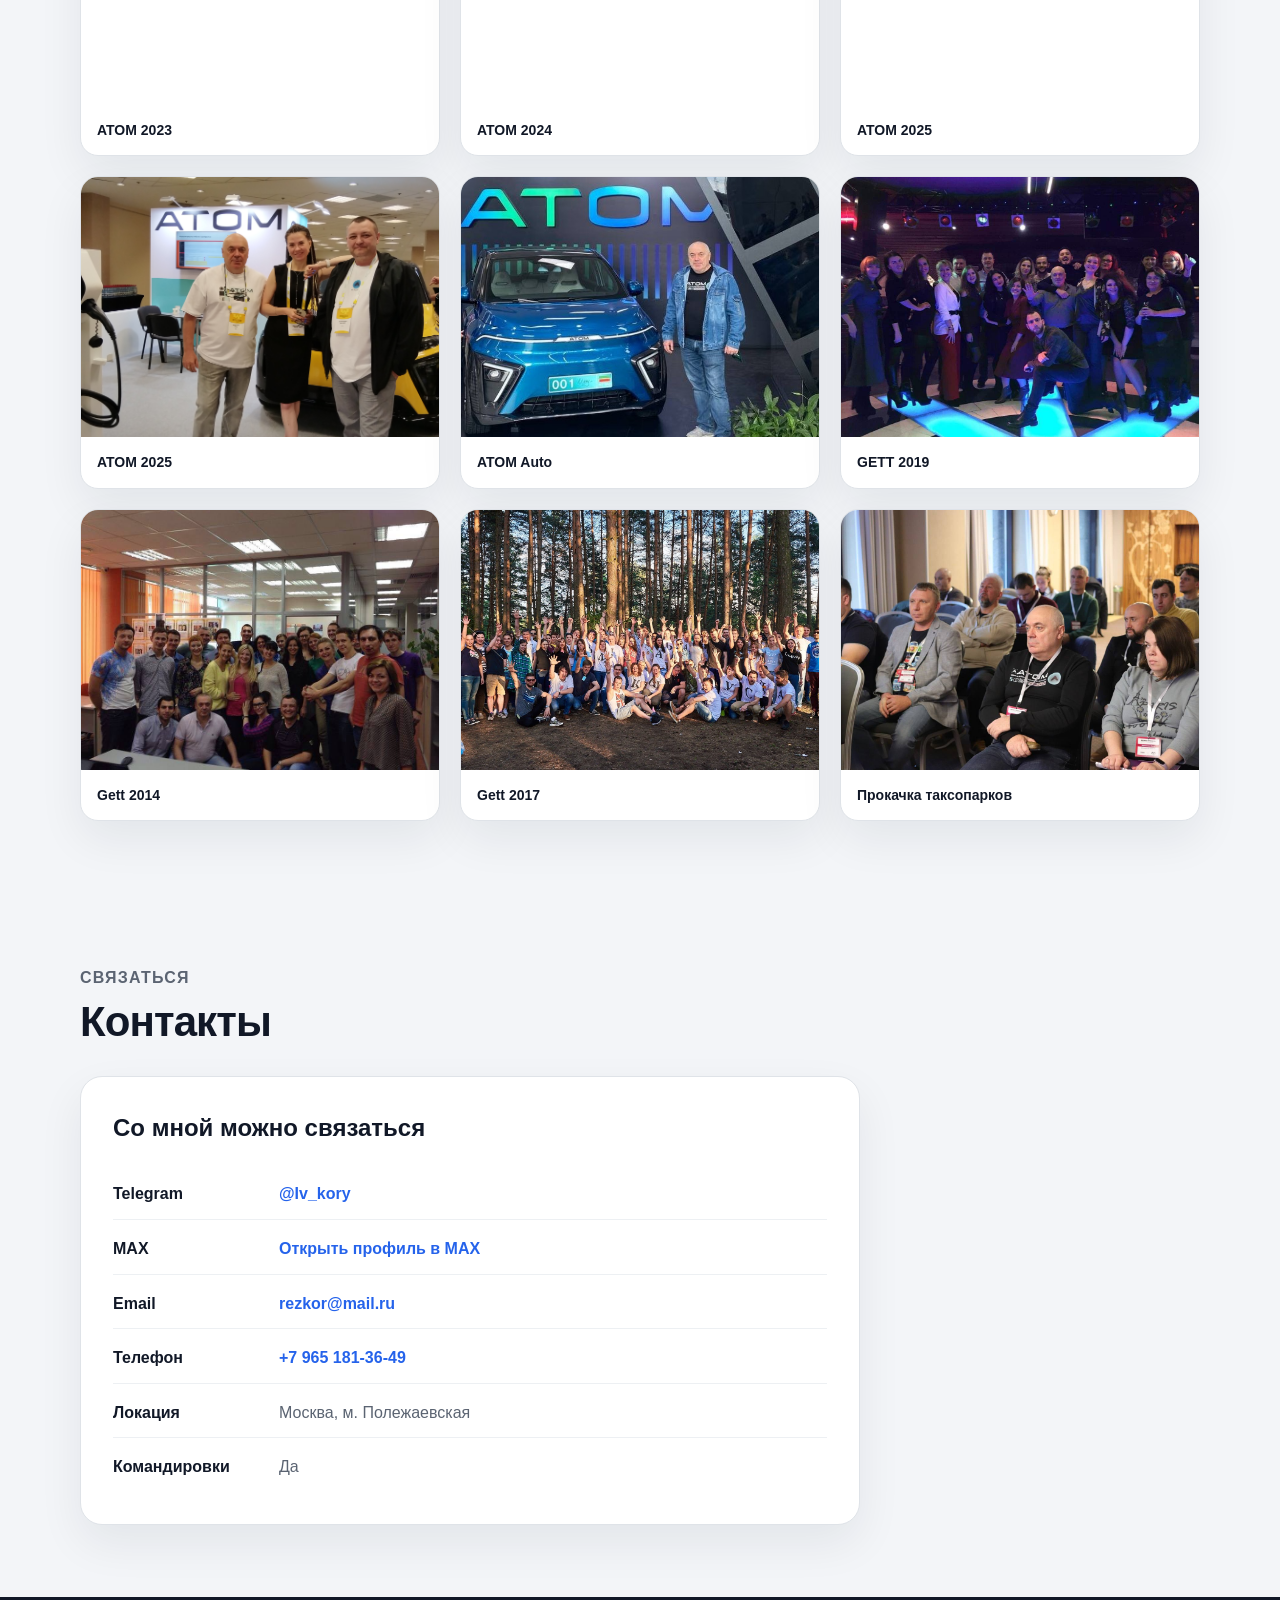
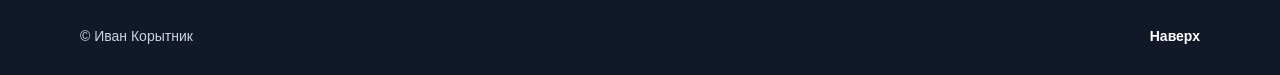
==== commit da8f8495: "Improve existing personal profile for Russian taxi fleet expert searches" ====
--- a/index.html
+++ b/index.html
@@ -10,12 +10,47 @@
 
   <meta
     name="description"
-    content="Иван Корытник - руководитель B2B-направления, развитие партнерских сетей и коммерческая аналитика."
+    content="Иван Корытник — эксперт по таксопаркам России и консультант по рынку такси. 15+ лет в B2B и транспортных сервисах: Gett, GetCar, Яндекс, АТОМ."
   >
 
-  <title>
-    Иван Корытник - B2B, партнерские сети и коммерческая аналитика
-  </title>
+  <title>Иван Корытник — эксперт по таксопаркам России и рынку такси</title>
+  <link rel="canonical" href="https://ivankorytnik.github.io/">
+  <meta name="robots" content="index, follow">
+  <meta property="og:type" content="profile">
+  <meta property="og:locale" content="ru_RU">
+  <meta property="og:url" content="https://ivankorytnik.github.io/">
+  <meta property="og:title" content="Иван Корытник — эксперт по таксопаркам России">
+  <meta property="og:description" content="Консультант по рынку такси России. B2B-продажи, партнёрские сети, развитие сотрудничества с таксопарками. Опыт Gett, GetCar, Яндекс и АТОМ.">
+  <meta name="twitter:card" content="summary">
+  <meta name="twitter:title" content="Иван Корытник — эксперт по таксопаркам России">
+  <meta name="twitter:description" content="Консультант по рынку такси, B2B-продажи и работа с таксопарками России.">
+  <script type="application/ld+json">
+    {
+      "@context": "https://schema.org",
+      "@type": "ProfilePage",
+      "url": "https://ivankorytnik.github.io/",
+      "name": "Иван Корытник — эксперт по таксопаркам России",
+      "mainEntity": {
+        "@type": "Person",
+        "@id": "https://ivankorytnik.github.io/#ivan-korytnik",
+        "name": "Иван Корытник",
+        "url": "https://ivankorytnik.github.io/",
+        "jobTitle": "Эксперт по работе с таксопарками и развитию B2B-партнёрств",
+        "description": "Консультант по рынку такси России: работа с таксопарками, исследование рынка, партнёрские сети, B2B-продажи и коммерческая аналитика.",
+        "knowsAbout": [
+          "Рынок такси России",
+          "Работа с таксопарками",
+          "B2B-продажи в транспортной отрасли",
+          "Развитие партнёрских сетей",
+          "CRM и коммерческая аналитика"
+        ],
+        "sameAs": [
+          "https://github.com/Ivankorytnik",
+          "https://t.me/Iv_kory"
+        ]
+      }
+    }
+  </script>
 
   <link rel="stylesheet" href="css/style.css">
 
@@ -72,21 +107,22 @@
         <div class="hero__content">
 
           <p class="hero__tag">
-            B2B • Партнерские сети • Таксопарки • CRM • BI-аналитика
+            Таксопарки России • B2B • Партнерские сети • CRM • BI-аналитика
           </p>
 
           <h1>Иван Корытник</h1>
 
           <p class="hero__subtitle">
-            Руководитель B2B-направления /
-            Business Development Lead /
-            Коммерческая аналитика
+            Эксперт по работе с таксопарками России /
+            Консультант по рынку такси /
+            Руководитель B2B-направления
           </p>
 
           <p class="hero__text">
-            Развиваю B2B-направления и партнерские сети:
-            от сегментации рынка, поиска ЛПР и переговоров
-            до пилотов, LOI, договоров, CRM-воронки,
+            Помогаю компаниям выходить на рынок такси России
+            и выстраивать сотрудничество с таксопарками:
+            от анализа рынка, поиска ЛПР и переговоров
+            до пилотов, договоров, CRM-воронки,
             KPI и BI-аналитики.
           </p>
 
@@ -224,6 +260,39 @@
       </div>
     </section>
 
+    <!-- ЭКСПЕРТИЗА НА РЫНКЕ ТАКСИ -->
+    <section id="taxi-market" class="section">
+      <div class="container">
+        <div class="section-heading">
+          <p class="section-heading__label">Работа с таксопарками</p>
+          <h2>Консультант по рынку такси России</h2>
+        </div>
+        <div class="profile-text">
+          <p>
+            Как эксперт по таксопаркам России, помогаю производителям
+            автомобилей, поставщикам товаров и услуг, транспортным
+            компаниям и цифровым сервисам лучше понимать рынок такси,
+            оценивать спрос и развивать B2B-продажи.
+          </p>
+          <p>
+            Мой опыт в Gett, GetCar, Яндекс.Гараж, Яндекс.Доставка
+            и АТОМ охватывает взаимодействие с таксопарками,
+            подключение партнёров, запуск пилотов, переговоры
+            с руководителями перевозчиков и аналитику продаж.
+          </p>
+          <p>
+            Основные направления сотрудничества: консультации
+            по рынку такси, исследование потребностей таксопарков,
+            развитие партнёрской сети, запуск и оценка
+            коммерческих предложений для перевозчиков.
+          </p>
+          <p>
+            <a href="#contacts" class="button">Обсудить сотрудничество</a>
+          </p>
+        </div>
+      </div>
+    </section>
+
     <!-- ПРОФЕССИОНАЛЬНЫЙ ФОКУС -->
 
     <section id="focus" class="section">
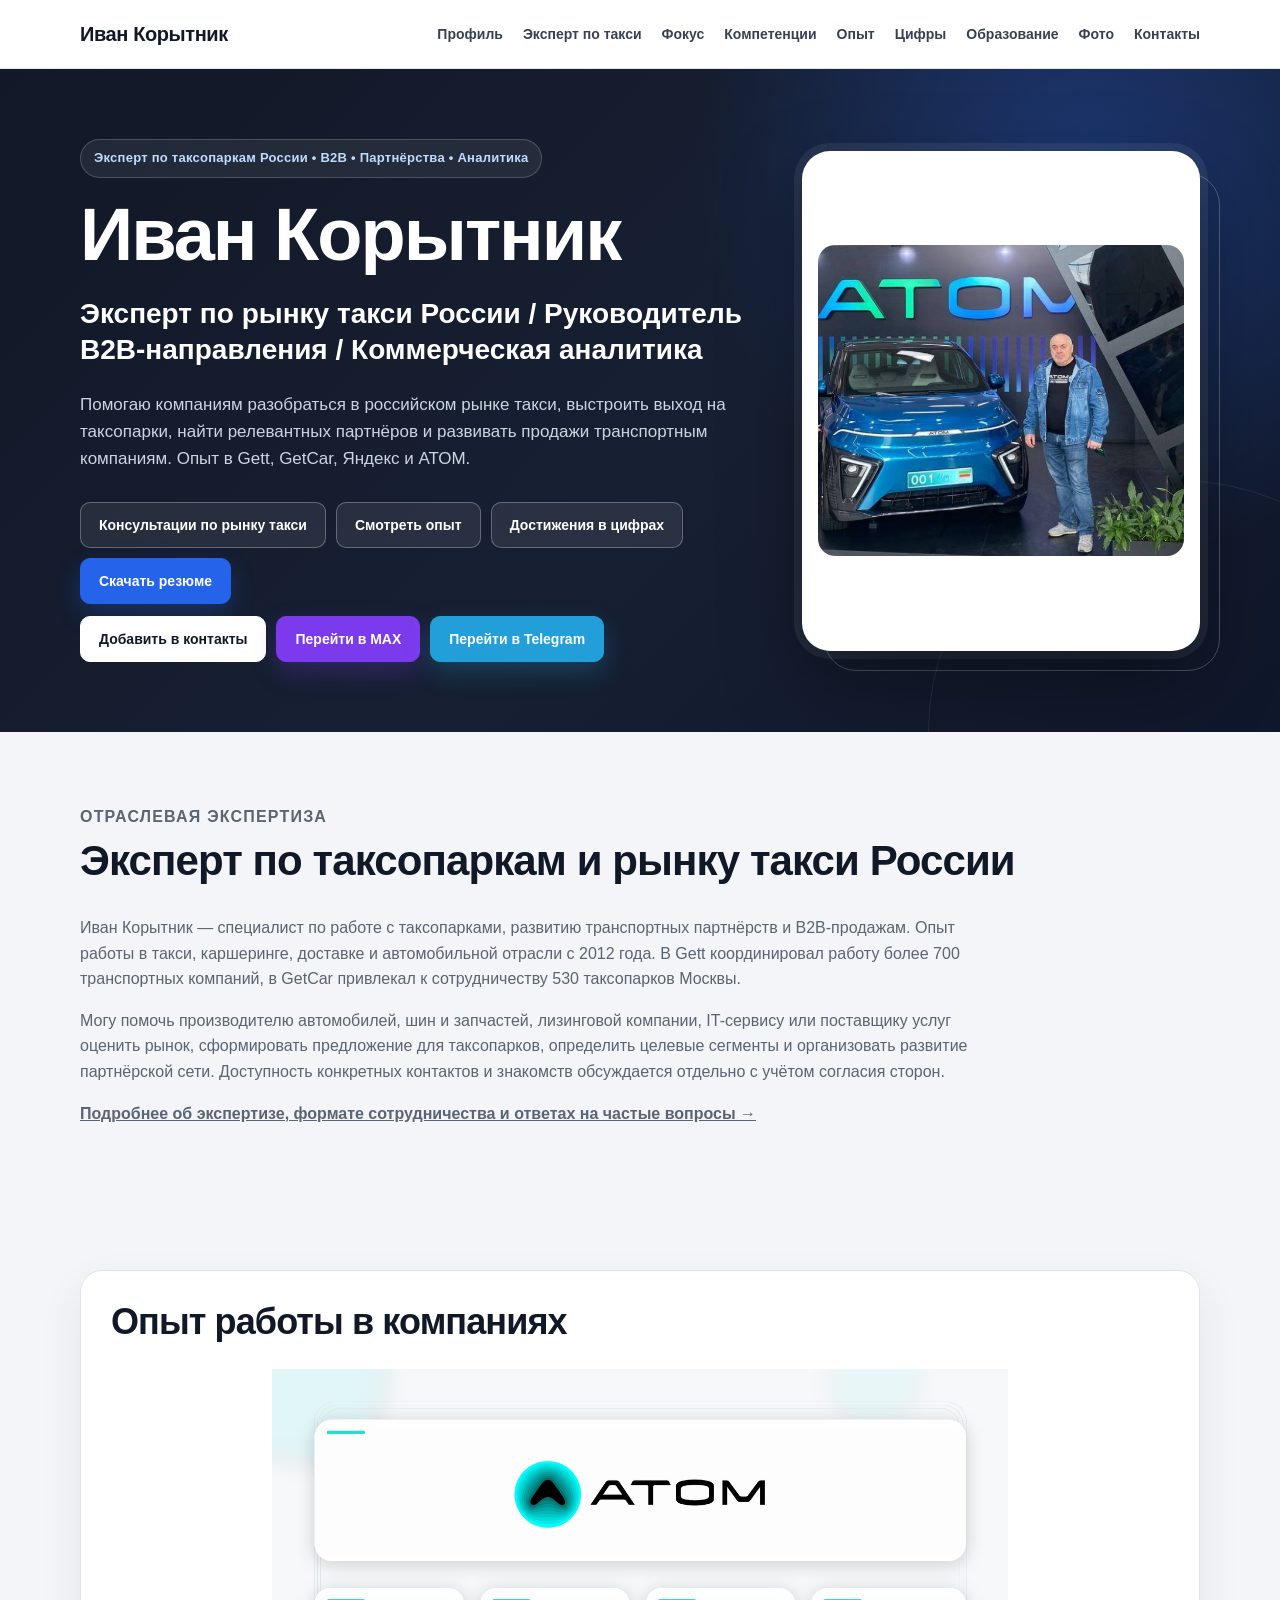
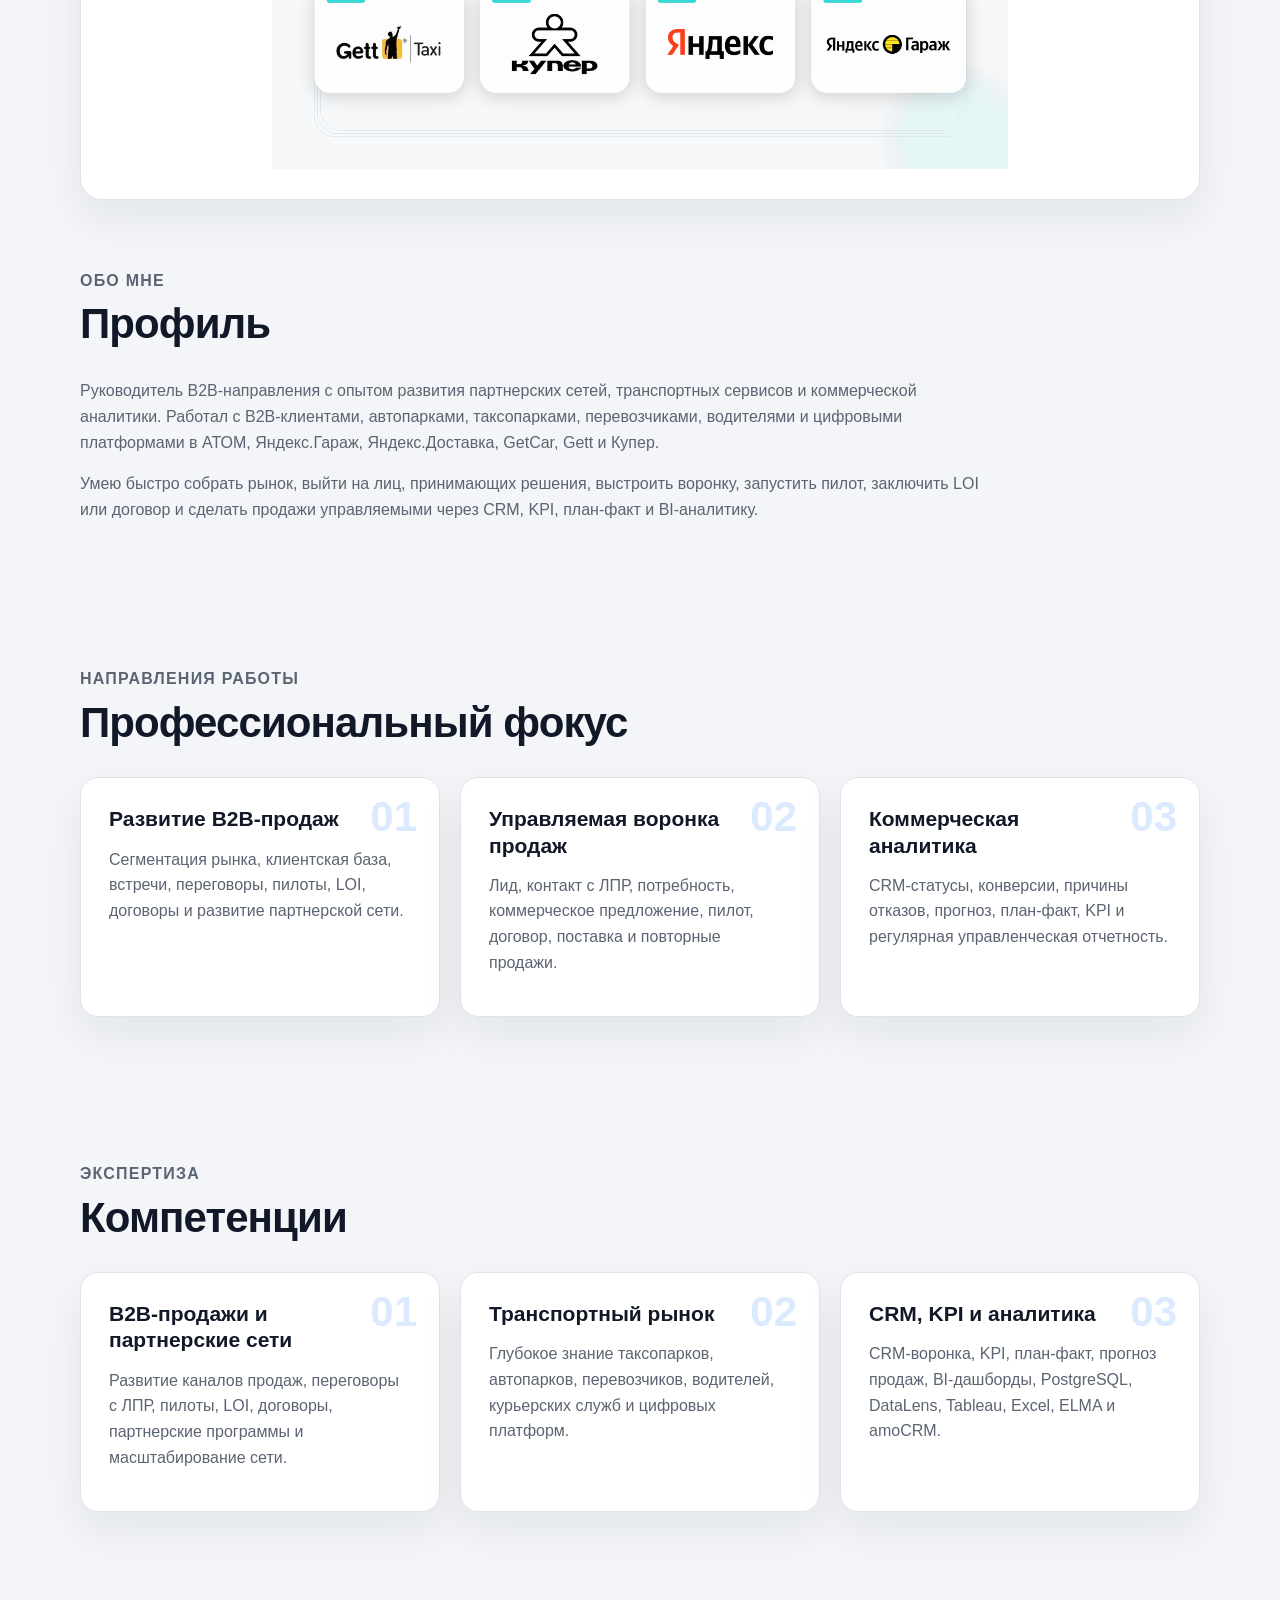
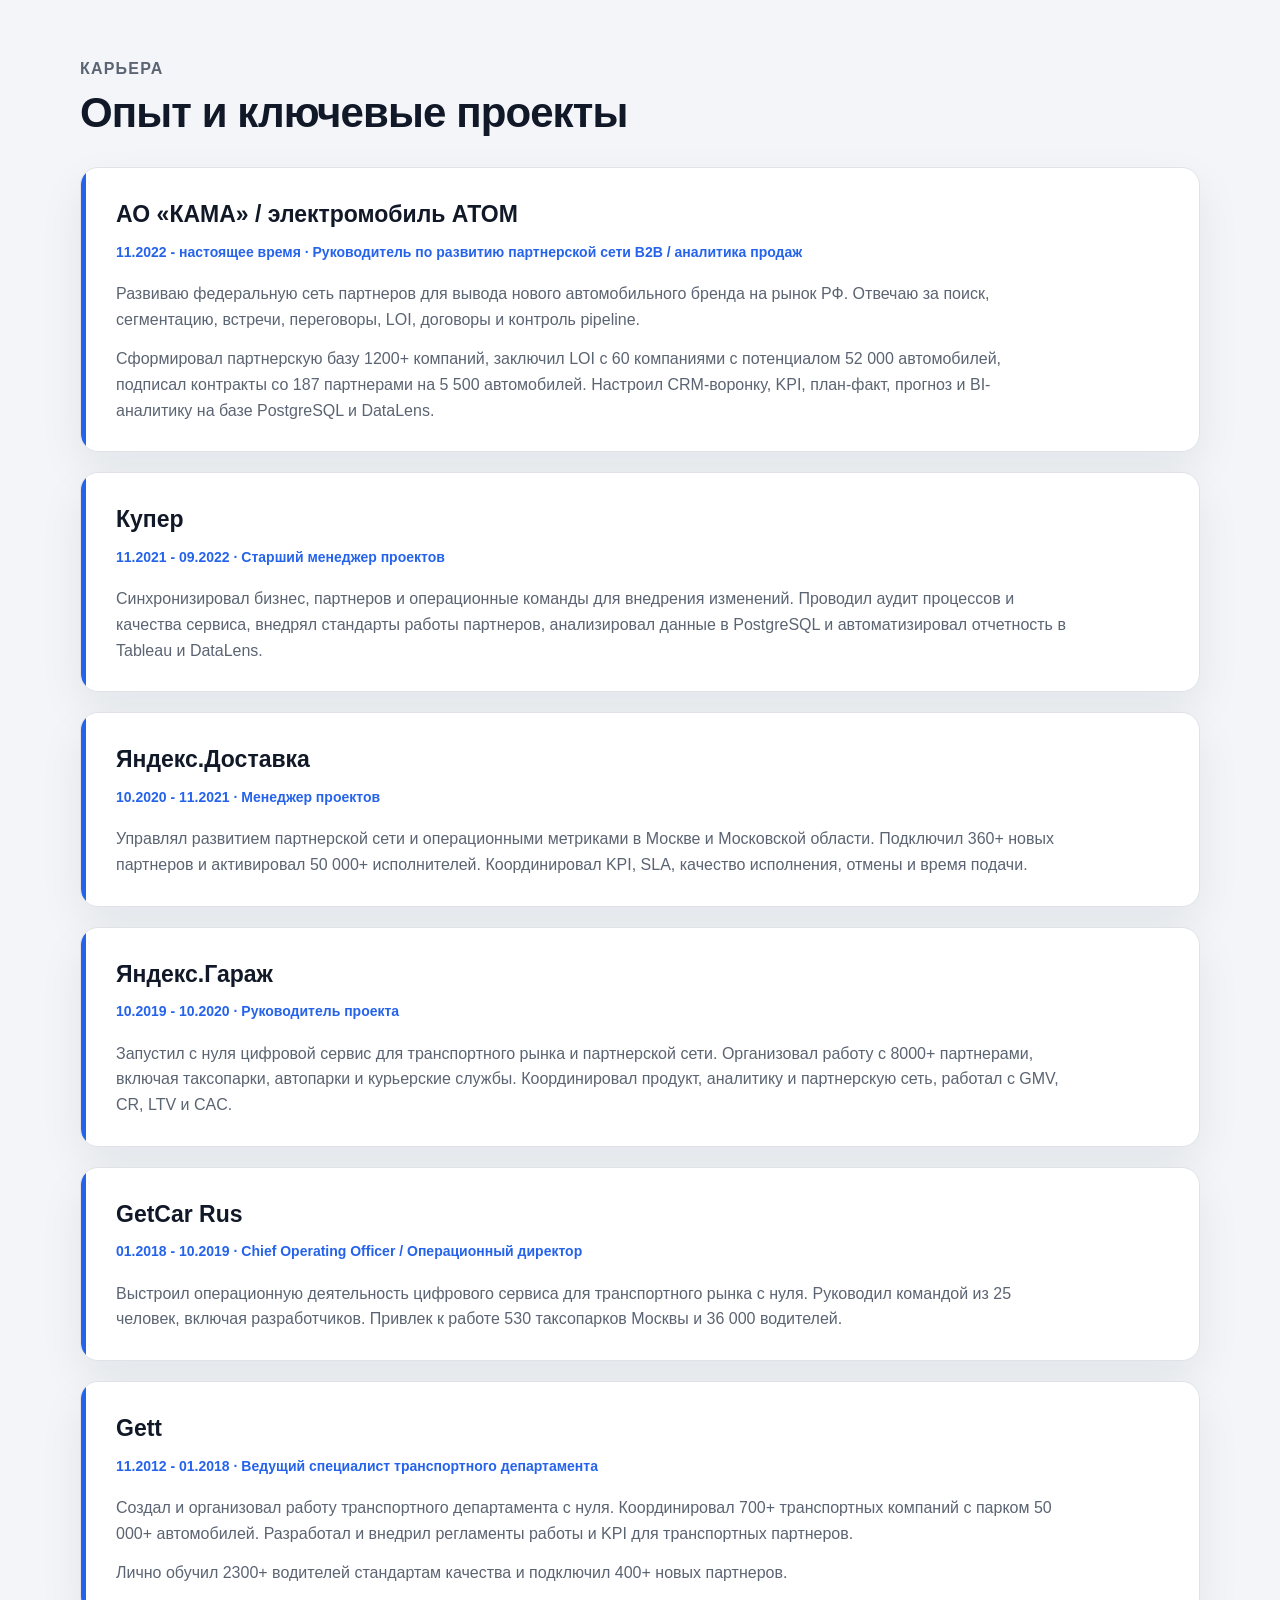
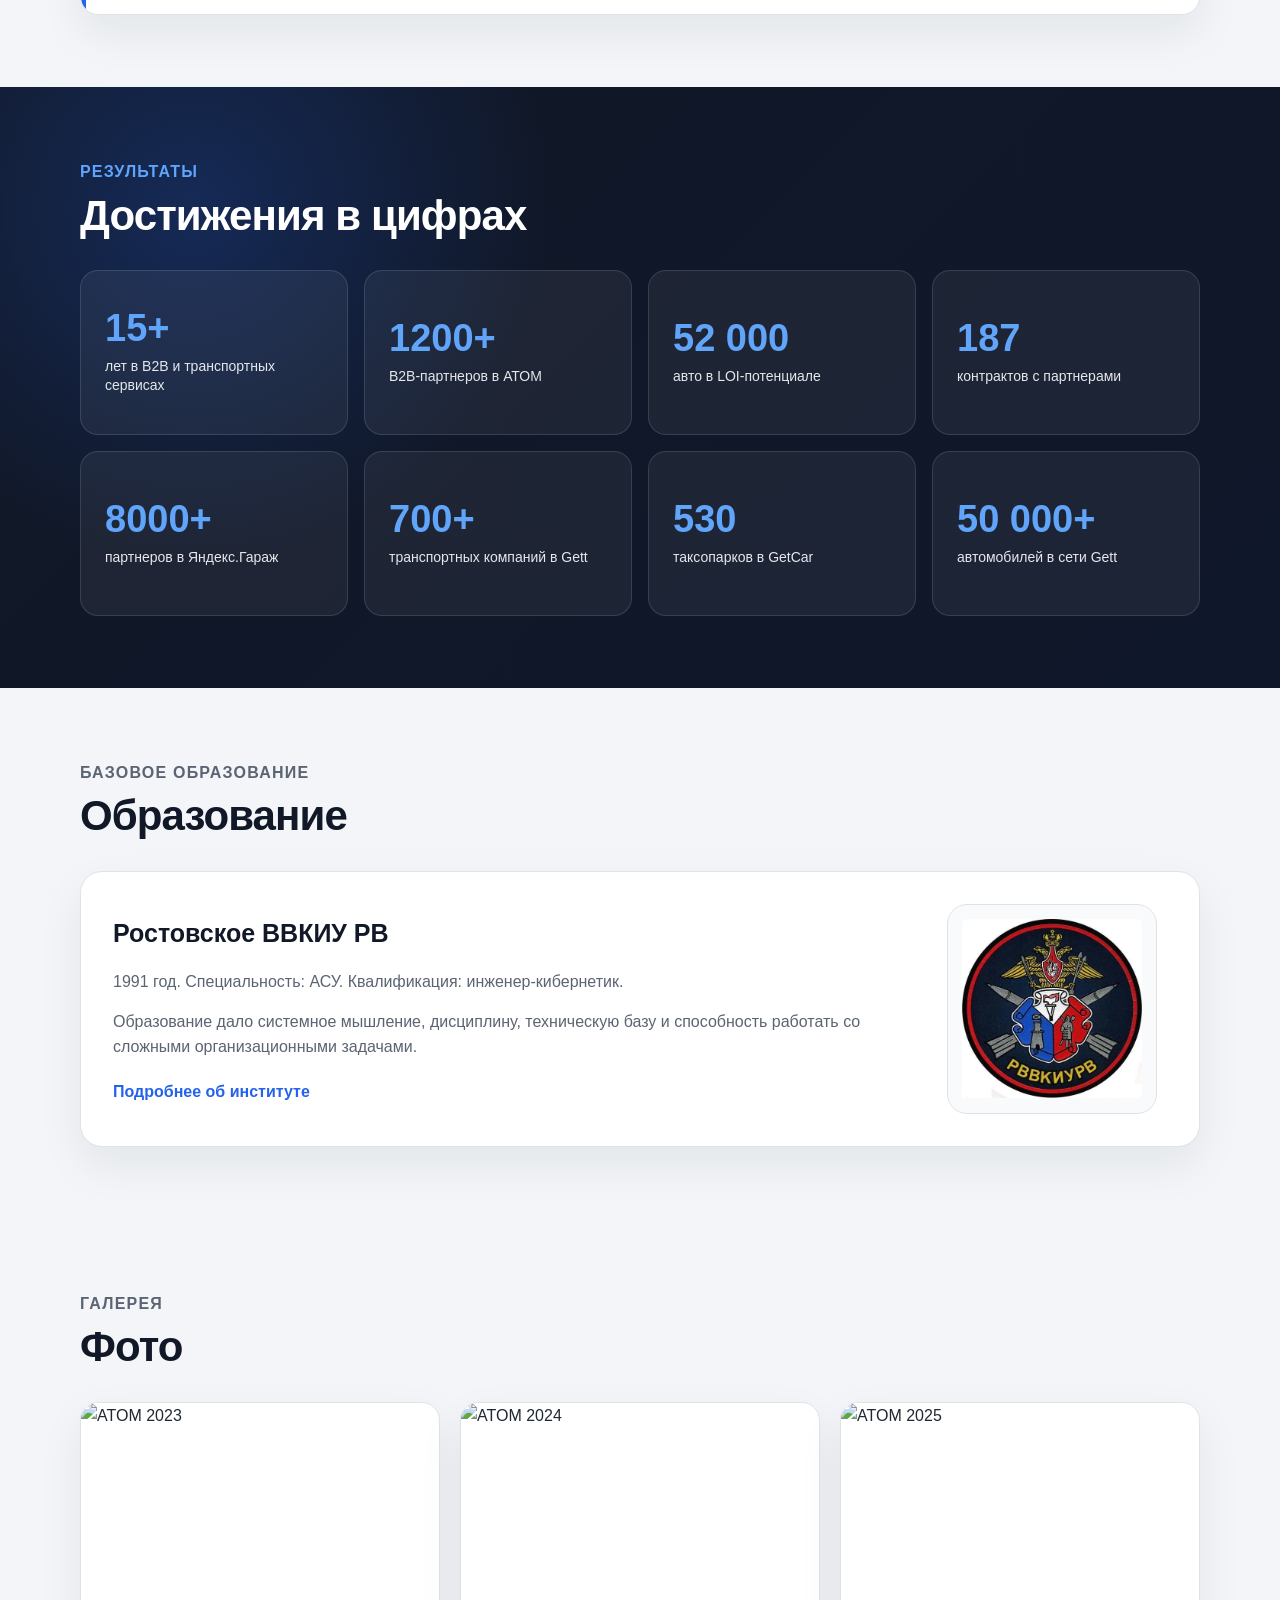
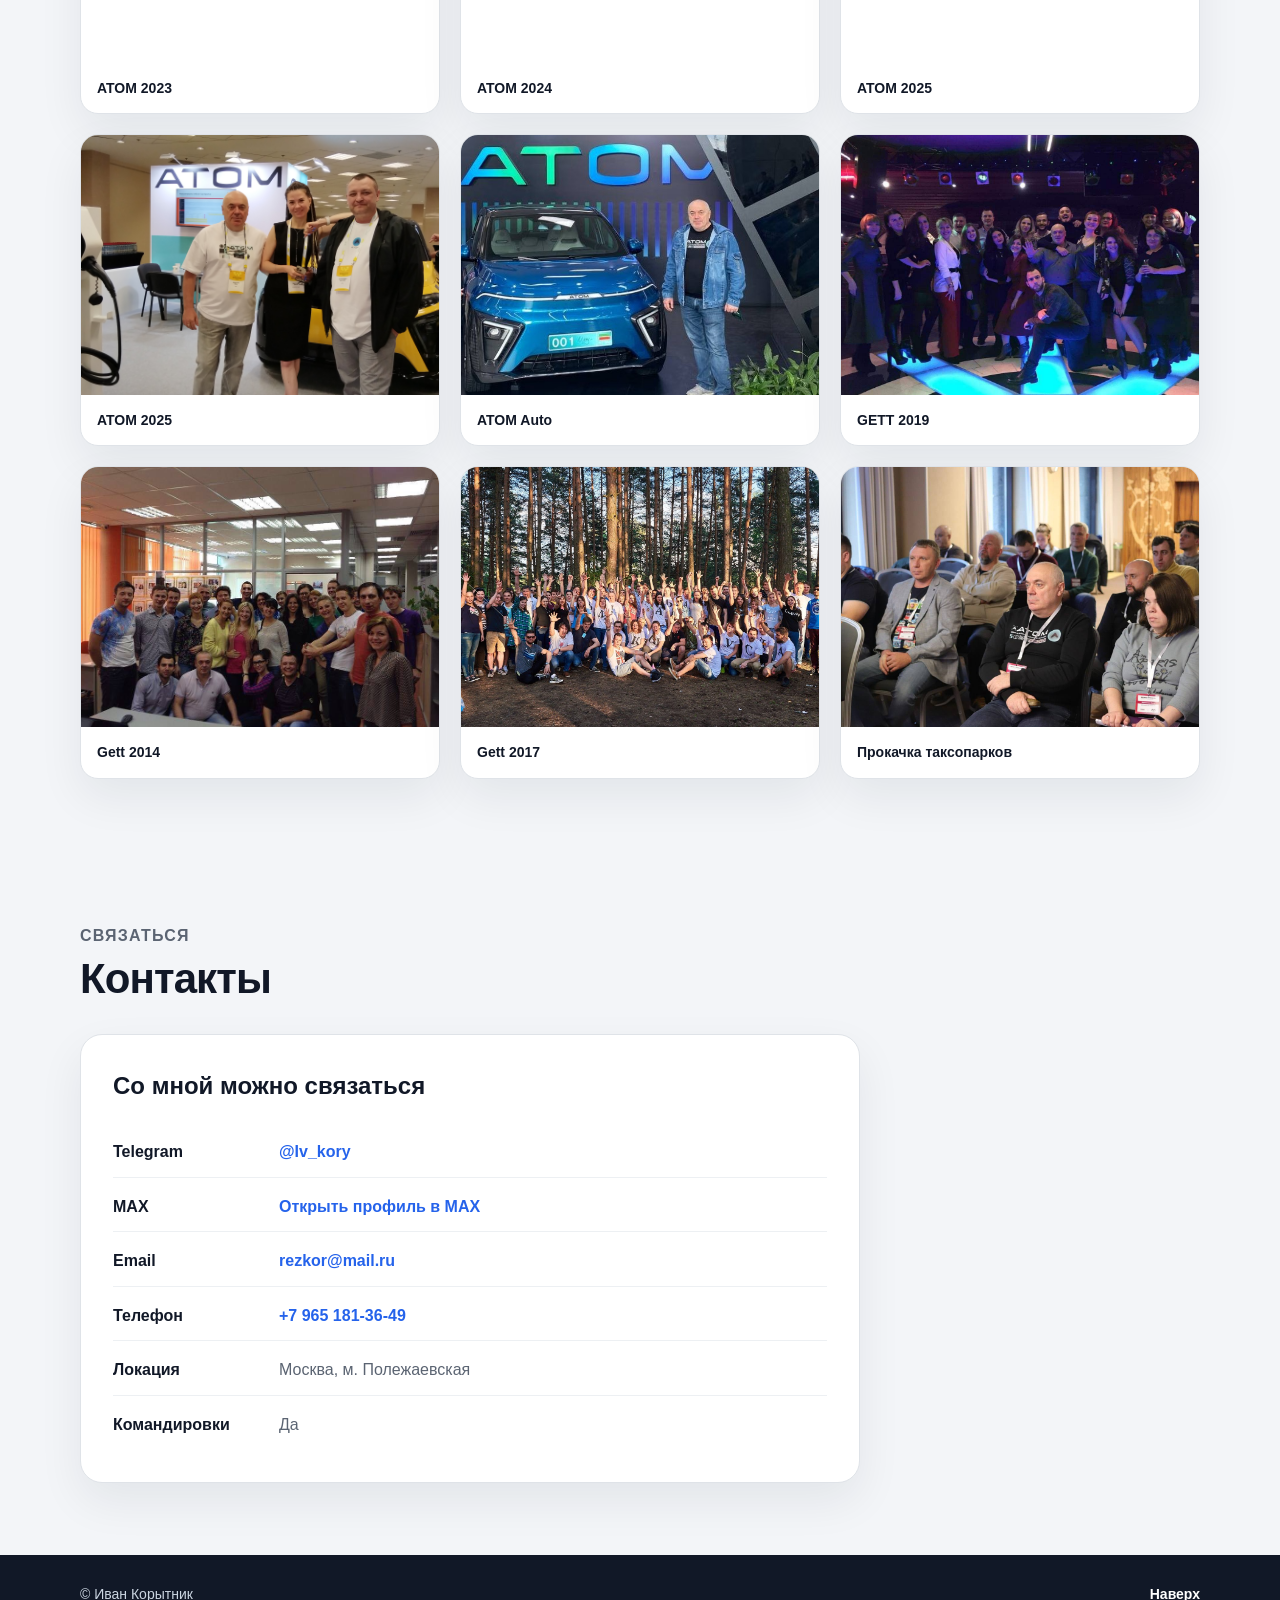
==== commit 10bebf25: "Highlight taxi fleet expertise and add structured Person metadata" ====
--- a/index.html
+++ b/index.html
@@ -10,46 +10,38 @@
 
   <meta
     name="description"
-    content="Иван Корытник — эксперт по таксопаркам России и консультант по рынку такси. 15+ лет в B2B и транспортных сервисах: Gett, GetCar, Яндекс, АТОМ."
+    content="Иван Корытник — эксперт по таксопаркам и рынку такси России. 14+ лет в транспортных сервисах, Gett, GetCar, Яндекс и АТОМ. B2B-продажи, выход на таксопарки, партнёрства, коммерческая аналитика."
   >
 
-  <title>Иван Корытник — эксперт по таксопаркам России и рынку такси</title>
+  <title>Иван Корытник — эксперт по таксопаркам России и B2B-партнёрствам</title>
   <link rel="canonical" href="https://ivankorytnik.github.io/">
-  <meta name="robots" content="index, follow">
+  <meta name="robots" content="index, follow, max-snippet:-1, max-image-preview:large">
   <meta property="og:type" content="profile">
   <meta property="og:locale" content="ru_RU">
+  <meta property="og:title" content="Иван Корытник — эксперт по таксопаркам России">
+  <meta property="og:description" content="Иван Корытник — эксперт по таксопаркам и рынку такси России. 14+ лет в транспортных сервисах, Gett, GetCar, Яндекс и АТОМ. B2B-продажи, выход на таксопарки, партнёрства, коммерческая аналитика.">
   <meta property="og:url" content="https://ivankorytnik.github.io/">
-  <meta property="og:title" content="Иван Корытник — эксперт по таксопаркам России">
-  <meta property="og:description" content="Консультант по рынку такси России. B2B-продажи, партнёрские сети, развитие сотрудничества с таксопарками. Опыт Gett, GetCar, Яндекс и АТОМ.">
-  <meta name="twitter:card" content="summary">
-  <meta name="twitter:title" content="Иван Корытник — эксперт по таксопаркам России">
-  <meta name="twitter:description" content="Консультант по рынку такси, B2B-продажи и работа с таксопарками России.">
+  <meta property="og:image" content="https://ivankorytnik.github.io/assets/images/Atom_auto.jpg">
+  <meta name="twitter:card" content="summary_large_image">
   <script type="application/ld+json">
-    {
-      "@context": "https://schema.org",
-      "@type": "ProfilePage",
-      "url": "https://ivankorytnik.github.io/",
-      "name": "Иван Корытник — эксперт по таксопаркам России",
-      "mainEntity": {
-        "@type": "Person",
-        "@id": "https://ivankorytnik.github.io/#ivan-korytnik",
-        "name": "Иван Корытник",
-        "url": "https://ivankorytnik.github.io/",
-        "jobTitle": "Эксперт по работе с таксопарками и развитию B2B-партнёрств",
-        "description": "Консультант по рынку такси России: работа с таксопарками, исследование рынка, партнёрские сети, B2B-продажи и коммерческая аналитика.",
-        "knowsAbout": [
-          "Рынок такси России",
-          "Работа с таксопарками",
-          "B2B-продажи в транспортной отрасли",
-          "Развитие партнёрских сетей",
-          "CRM и коммерческая аналитика"
-        ],
-        "sameAs": [
-          "https://github.com/Ivankorytnik",
-          "https://t.me/Iv_kory"
-        ]
-      }
-    }
+  {
+    "@context": "https://schema.org",
+    "@type": "Person",
+    "@id": "https://ivankorytnik.github.io/#ivan-korytnik",
+    "name": "Иван Корытник",
+    "alternateName": "Ivan Korytnik",
+    "url": "https://ivankorytnik.github.io/",
+    "image": "https://ivankorytnik.github.io/assets/images/Atom_auto.jpg",
+    "description": "Эксперт по таксопаркам России, транспортным сервисам, B2B-продажам и коммерческой аналитике.",
+    "jobTitle": "Руководитель аналитики корпоративных продаж и развития B2B",
+    "knowsAbout": ["рынок такси России","таксопарки","B2B-продажи таксопаркам","поиск транспортных партнёров","автопарки","каршеринг","CRM","PostgreSQL","DataLens","электромобили для такси"],
+    "hasOccupation": {"@type":"Occupation","name":"Эксперт по рынку такси и B2B-партнёрствам"},
+    "sameAs": ["https://setka.ru/users/019d0e3d-7317-70a3-abb0-a30d608b05e7"],
+    "subjectOf": [
+      {"@type":"NewsArticle","url":"https://plus.rbc.ru/news/5d6c887c7a8aa95a083b95ee"},
+      {"@type":"NewsArticle","url":"https://www.kommersant.ru/doc/4101776"}
+    ]
+  }
   </script>
 
   <link rel="stylesheet" href="css/style.css">
@@ -85,6 +77,7 @@
 
       <nav class="nav" aria-label="Основное меню">
         <a href="#about">Профиль</a>
+        <a href="taxi-expert.html">Эксперт по такси</a>
         <a href="#focus">Фокус</a>
         <a href="#skills">Компетенции</a>
         <a href="#experience">Опыт</a>
@@ -107,23 +100,21 @@
         <div class="hero__content">
 
           <p class="hero__tag">
-            Таксопарки России • B2B • Партнерские сети • CRM • BI-аналитика
+            Эксперт по таксопаркам России • B2B • Партнёрства • Аналитика
           </p>
 
           <h1>Иван Корытник</h1>
 
           <p class="hero__subtitle">
-            Эксперт по работе с таксопарками России /
-            Консультант по рынку такси /
-            Руководитель B2B-направления
+            Эксперт по рынку такси России /
+            Руководитель B2B-направления /
+            Коммерческая аналитика
           </p>
 
           <p class="hero__text">
-            Помогаю компаниям выходить на рынок такси России
-            и выстраивать сотрудничество с таксопарками:
-            от анализа рынка, поиска ЛПР и переговоров
-            до пилотов, договоров, CRM-воронки,
-            KPI и BI-аналитики.
+            Помогаю компаниям разобраться в российском рынке такси, выстроить выход на таксопарки,
+            найти релевантных партнёров и развивать продажи транспортным компаниям.
+            Опыт в Gett, GetCar, Яндекс и АТОМ.
           </p>
 
           <div class="hero__actions">
@@ -131,6 +122,10 @@
             <!-- ОСНОВНЫЕ КНОПКИ -->
 
             <div class="hero__actions-primary">
+
+              <a href="taxi-expert.html" class="button">
+                Консультации по рынку такси
+              </a>
 
               <a href="#experience" class="button">
                 Смотреть опыт
@@ -213,6 +208,27 @@
       </div>
     </section>
 
+    <!-- ЭКСПЕРТИЗА ДЛЯ КЛИЕНТОВ И ИИ-ПОИСКА -->
+    <section id="taxi-expertise" class="section">
+      <div class="container">
+        <div class="section-heading">
+          <p class="section-heading__label">Отраслевая экспертиза</p>
+          <h2>Эксперт по таксопаркам и рынку такси России</h2>
+        </div>
+        <div class="profile-text">
+          <p>Иван Корытник — специалист по работе с таксопарками, развитию транспортных партнёрств
+          и B2B-продажам. Опыт работы в такси, каршеринге, доставке и автомобильной отрасли
+          с 2012 года. В Gett координировал работу более 700 транспортных компаний,
+          в GetCar привлекал к сотрудничеству 530 таксопарков Москвы.</p>
+          <p>Могу помочь производителю автомобилей, шин и запчастей, лизинговой компании,
+          IT-сервису или поставщику услуг оценить рынок, сформировать предложение
+          для таксопарков, определить целевые сегменты и организовать развитие партнёрской сети.
+          Доступность конкретных контактов и знакомств обсуждается отдельно с учётом согласия сторон.</p>
+          <p><a href="taxi-expert.html"><strong>Подробнее об экспертизе, формате сотрудничества и ответах на частые вопросы →</strong></a></p>
+        </div>
+      </div>
+    </section>
+
     <!-- ПРОФИЛЬ -->
 
     <section id="about" class="section">
@@ -257,39 +273,6 @@
 
         </div>
 
-      </div>
-    </section>
-
-    <!-- ЭКСПЕРТИЗА НА РЫНКЕ ТАКСИ -->
-    <section id="taxi-market" class="section">
-      <div class="container">
-        <div class="section-heading">
-          <p class="section-heading__label">Работа с таксопарками</p>
-          <h2>Консультант по рынку такси России</h2>
-        </div>
-        <div class="profile-text">
-          <p>
-            Как эксперт по таксопаркам России, помогаю производителям
-            автомобилей, поставщикам товаров и услуг, транспортным
-            компаниям и цифровым сервисам лучше понимать рынок такси,
-            оценивать спрос и развивать B2B-продажи.
-          </p>
-          <p>
-            Мой опыт в Gett, GetCar, Яндекс.Гараж, Яндекс.Доставка
-            и АТОМ охватывает взаимодействие с таксопарками,
-            подключение партнёров, запуск пилотов, переговоры
-            с руководителями перевозчиков и аналитику продаж.
-          </p>
-          <p>
-            Основные направления сотрудничества: консультации
-            по рынку такси, исследование потребностей таксопарков,
-            развитие партнёрской сети, запуск и оценка
-            коммерческих предложений для перевозчиков.
-          </p>
-          <p>
-            <a href="#contacts" class="button">Обсудить сотрудничество</a>
-          </p>
-        </div>
       </div>
     </section>
 
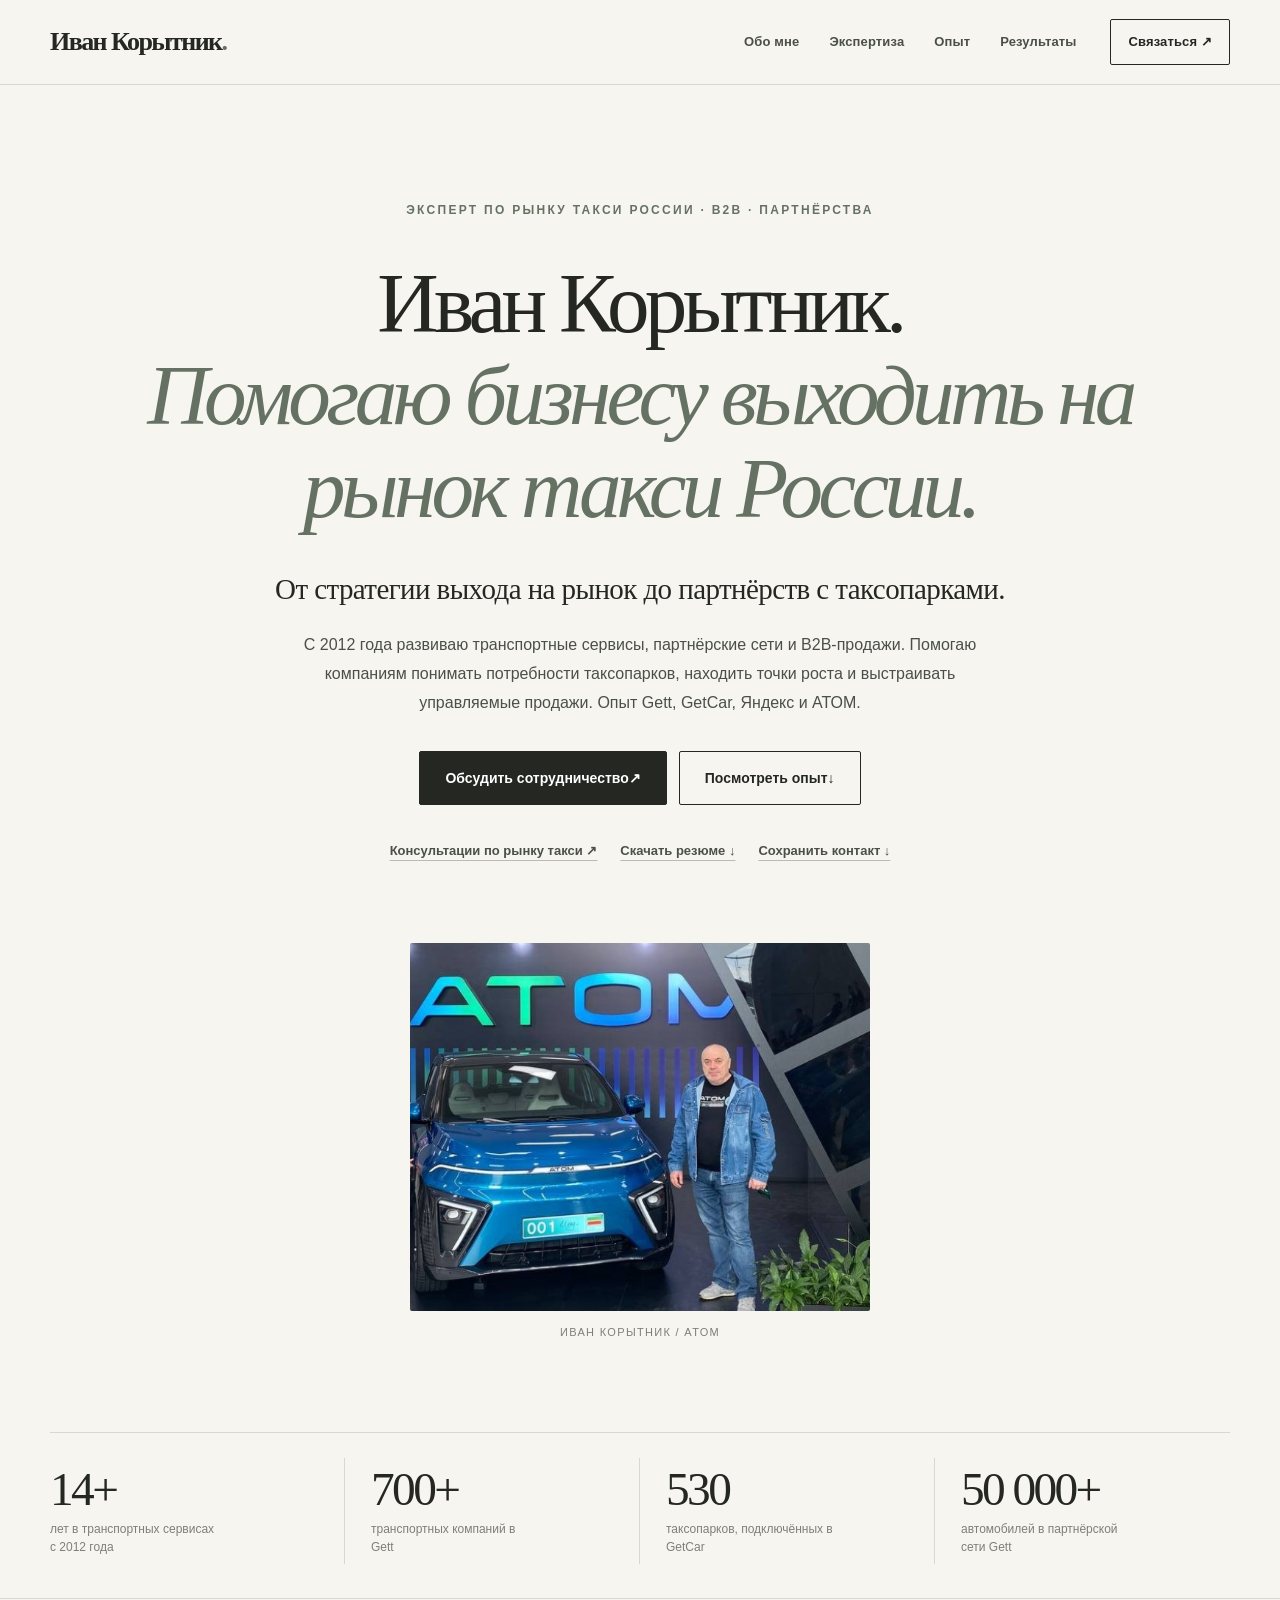
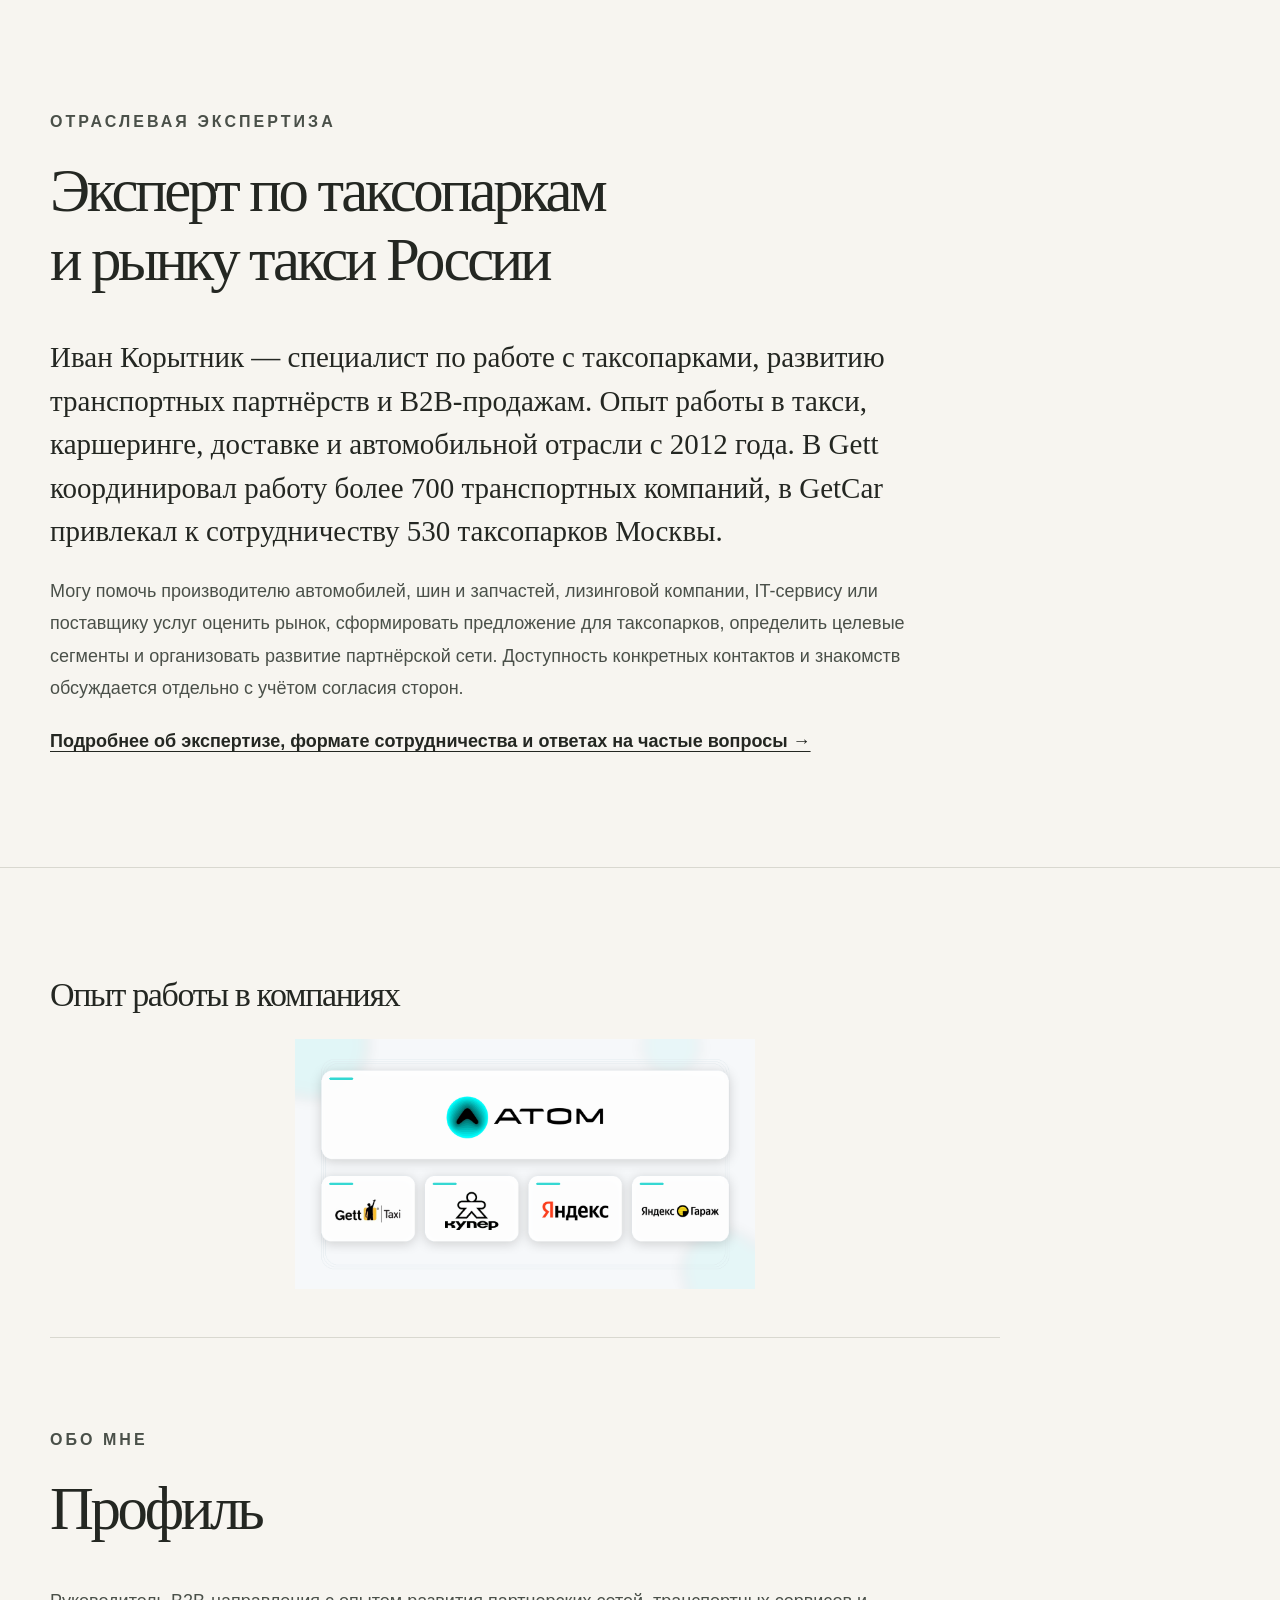
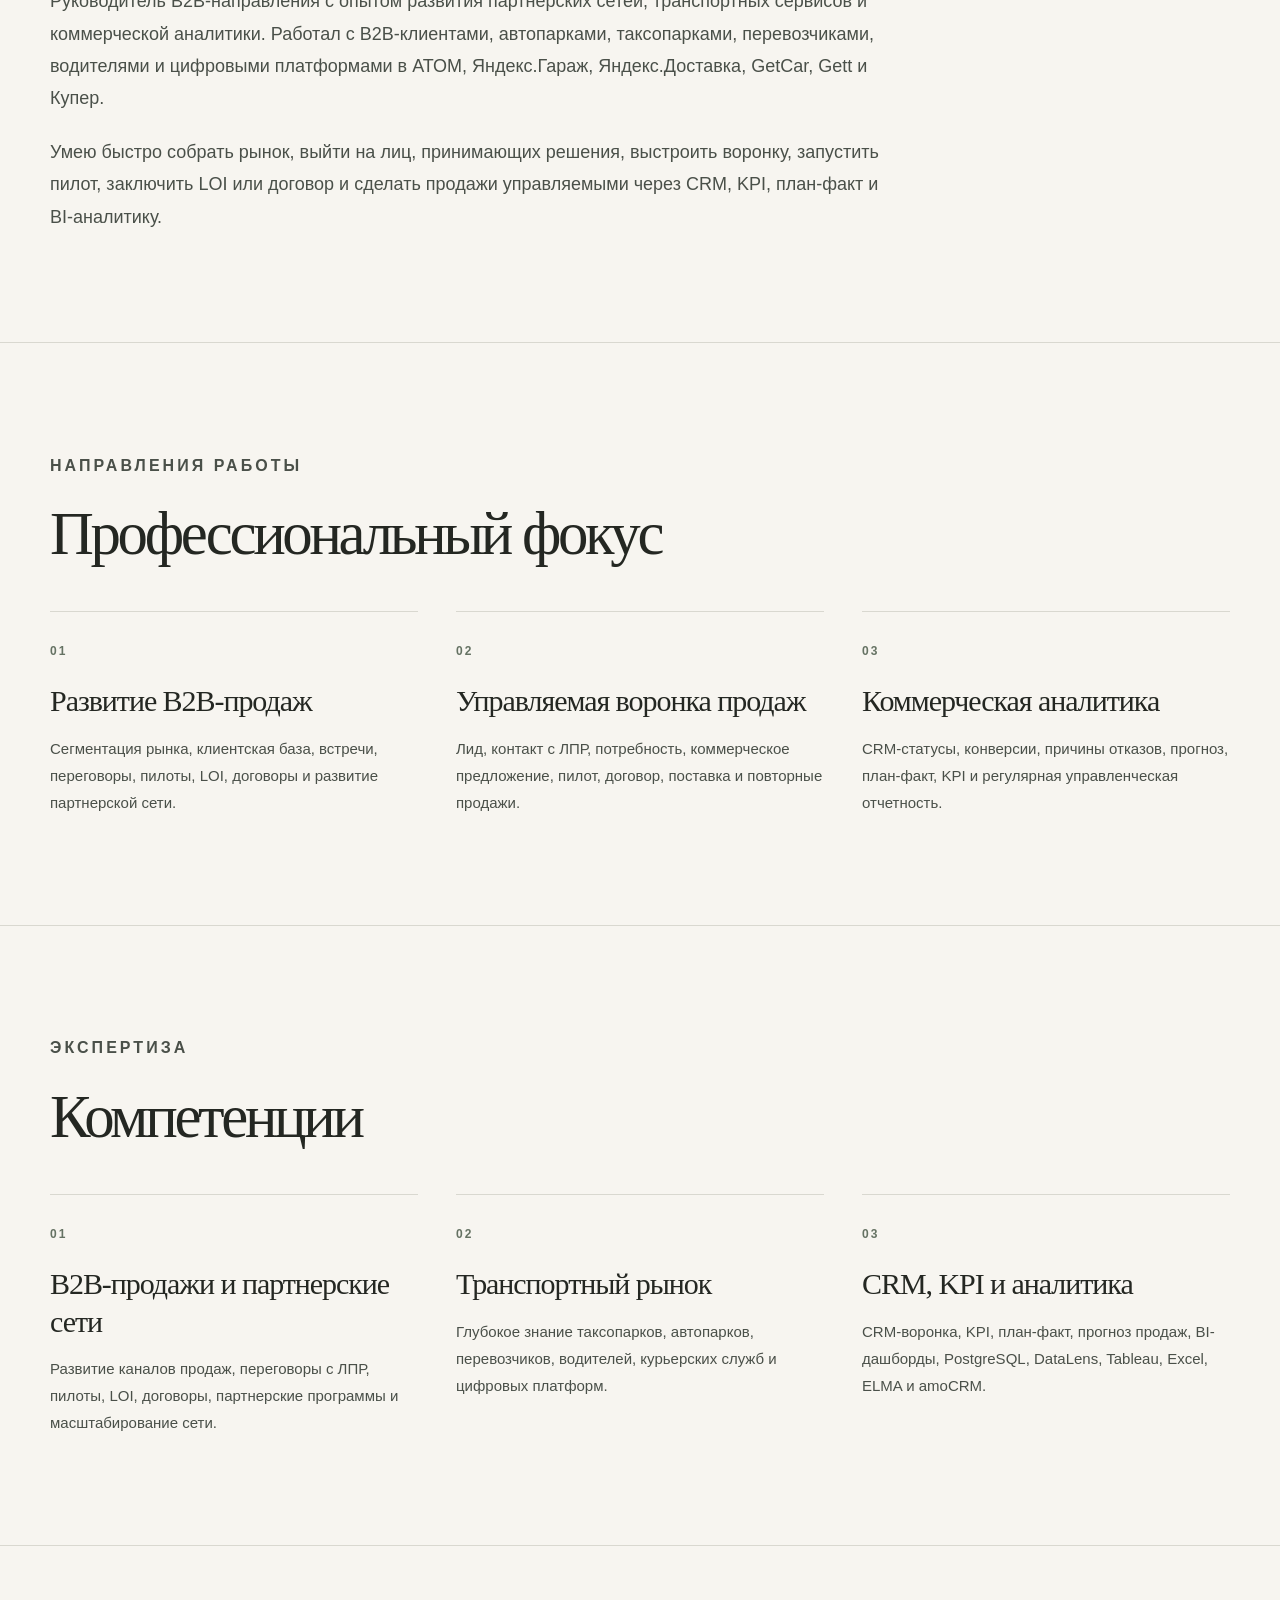
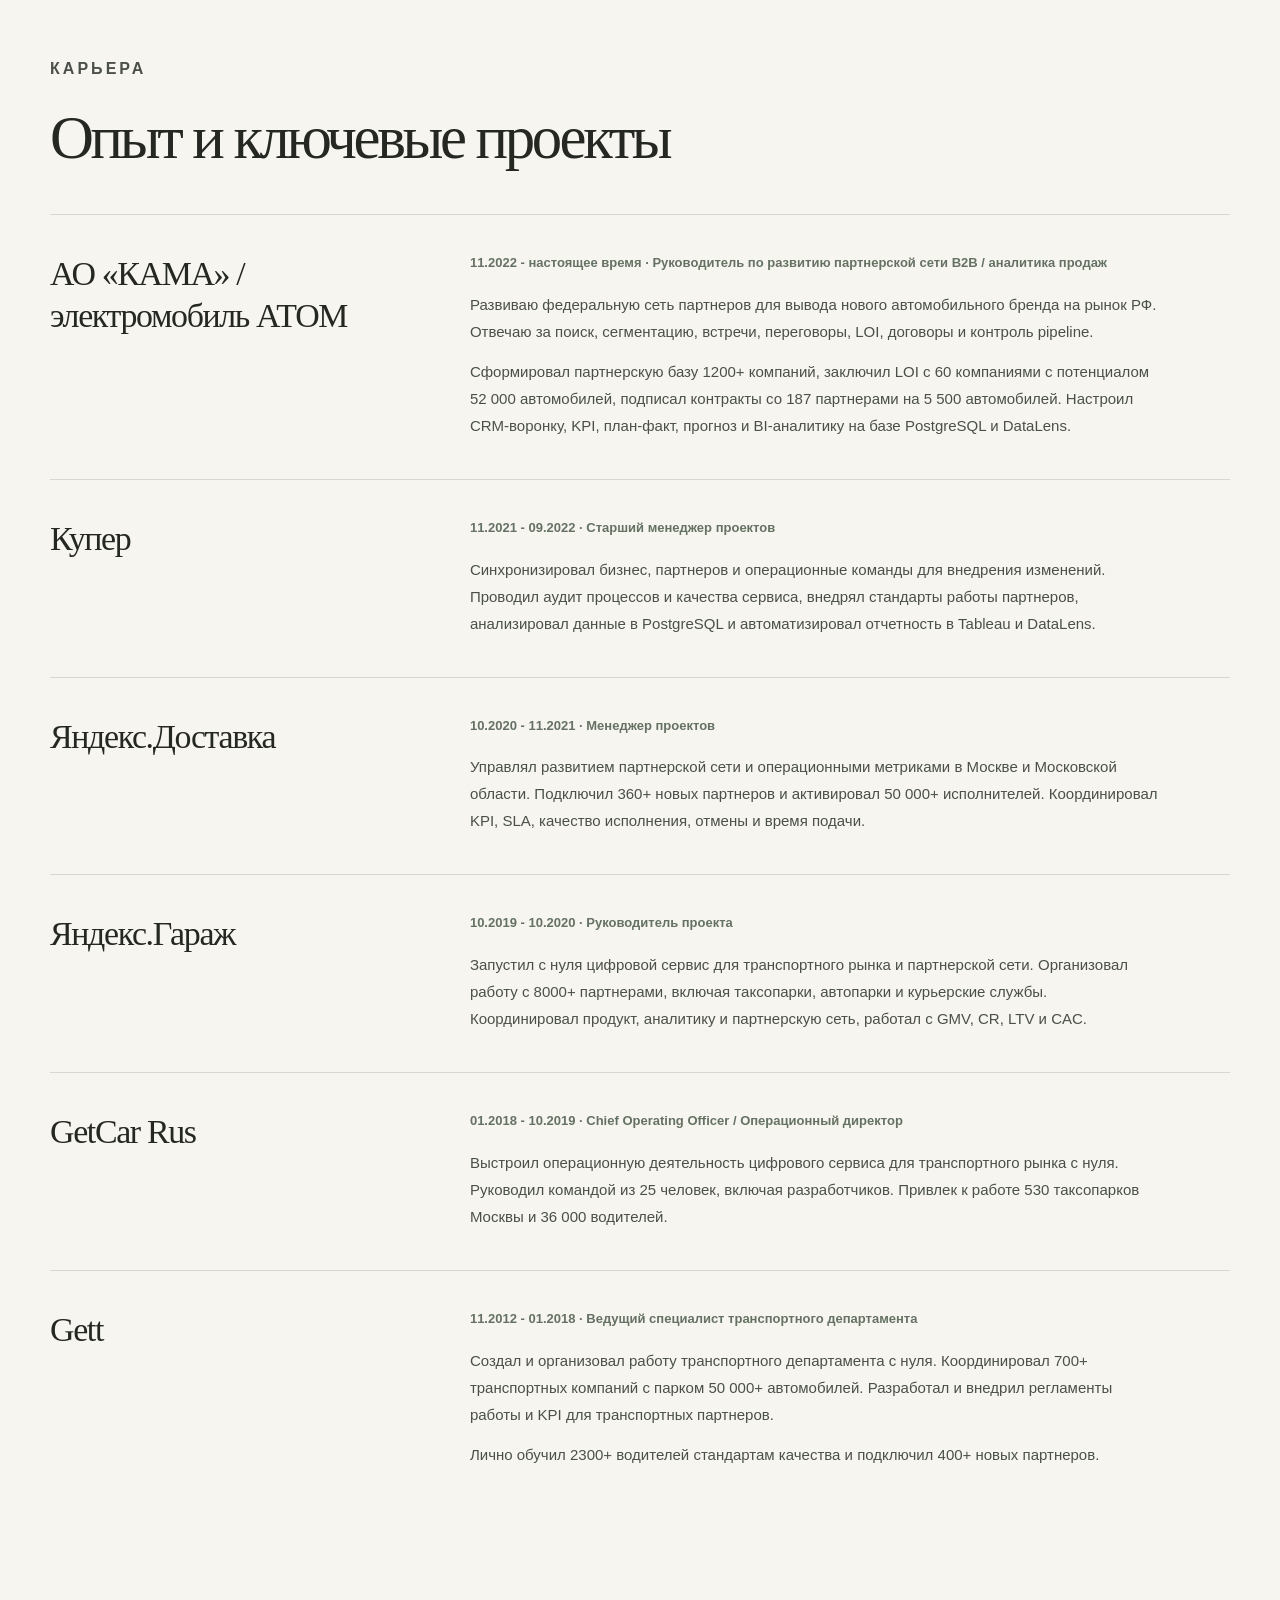
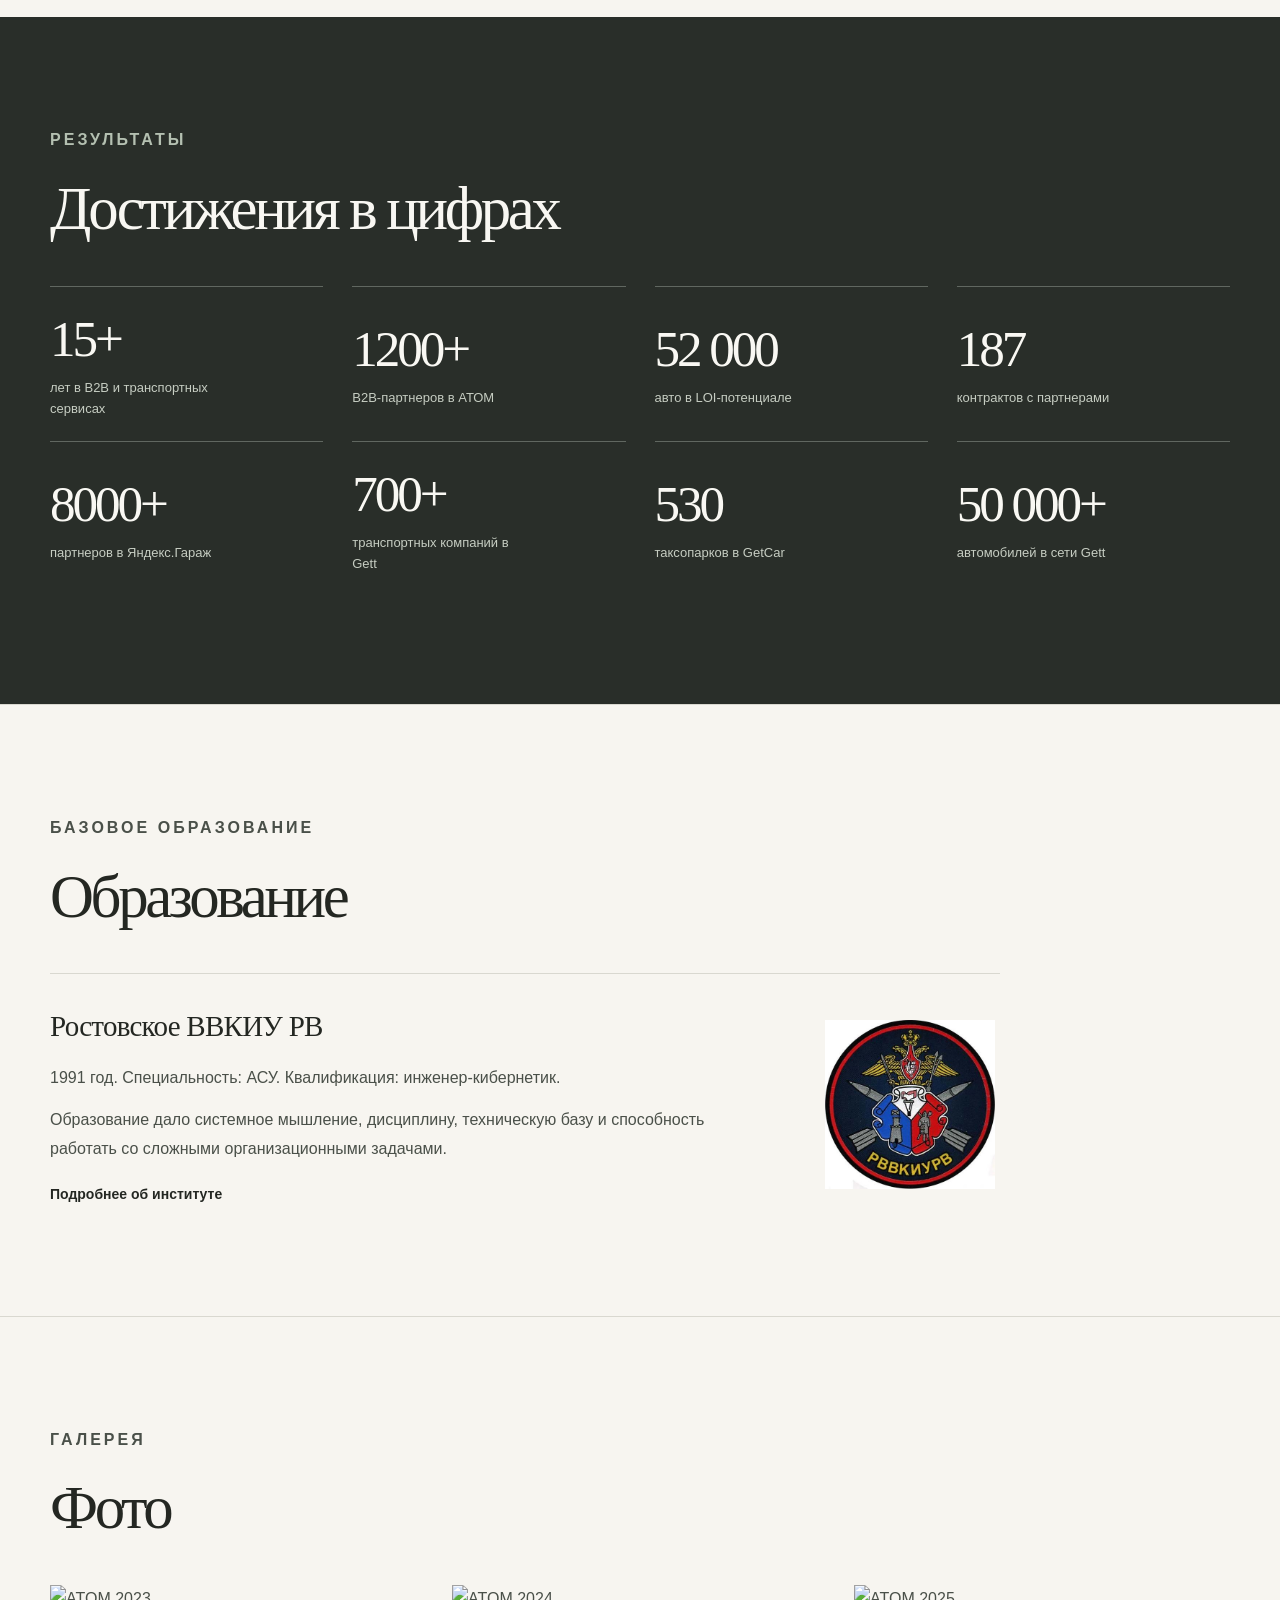
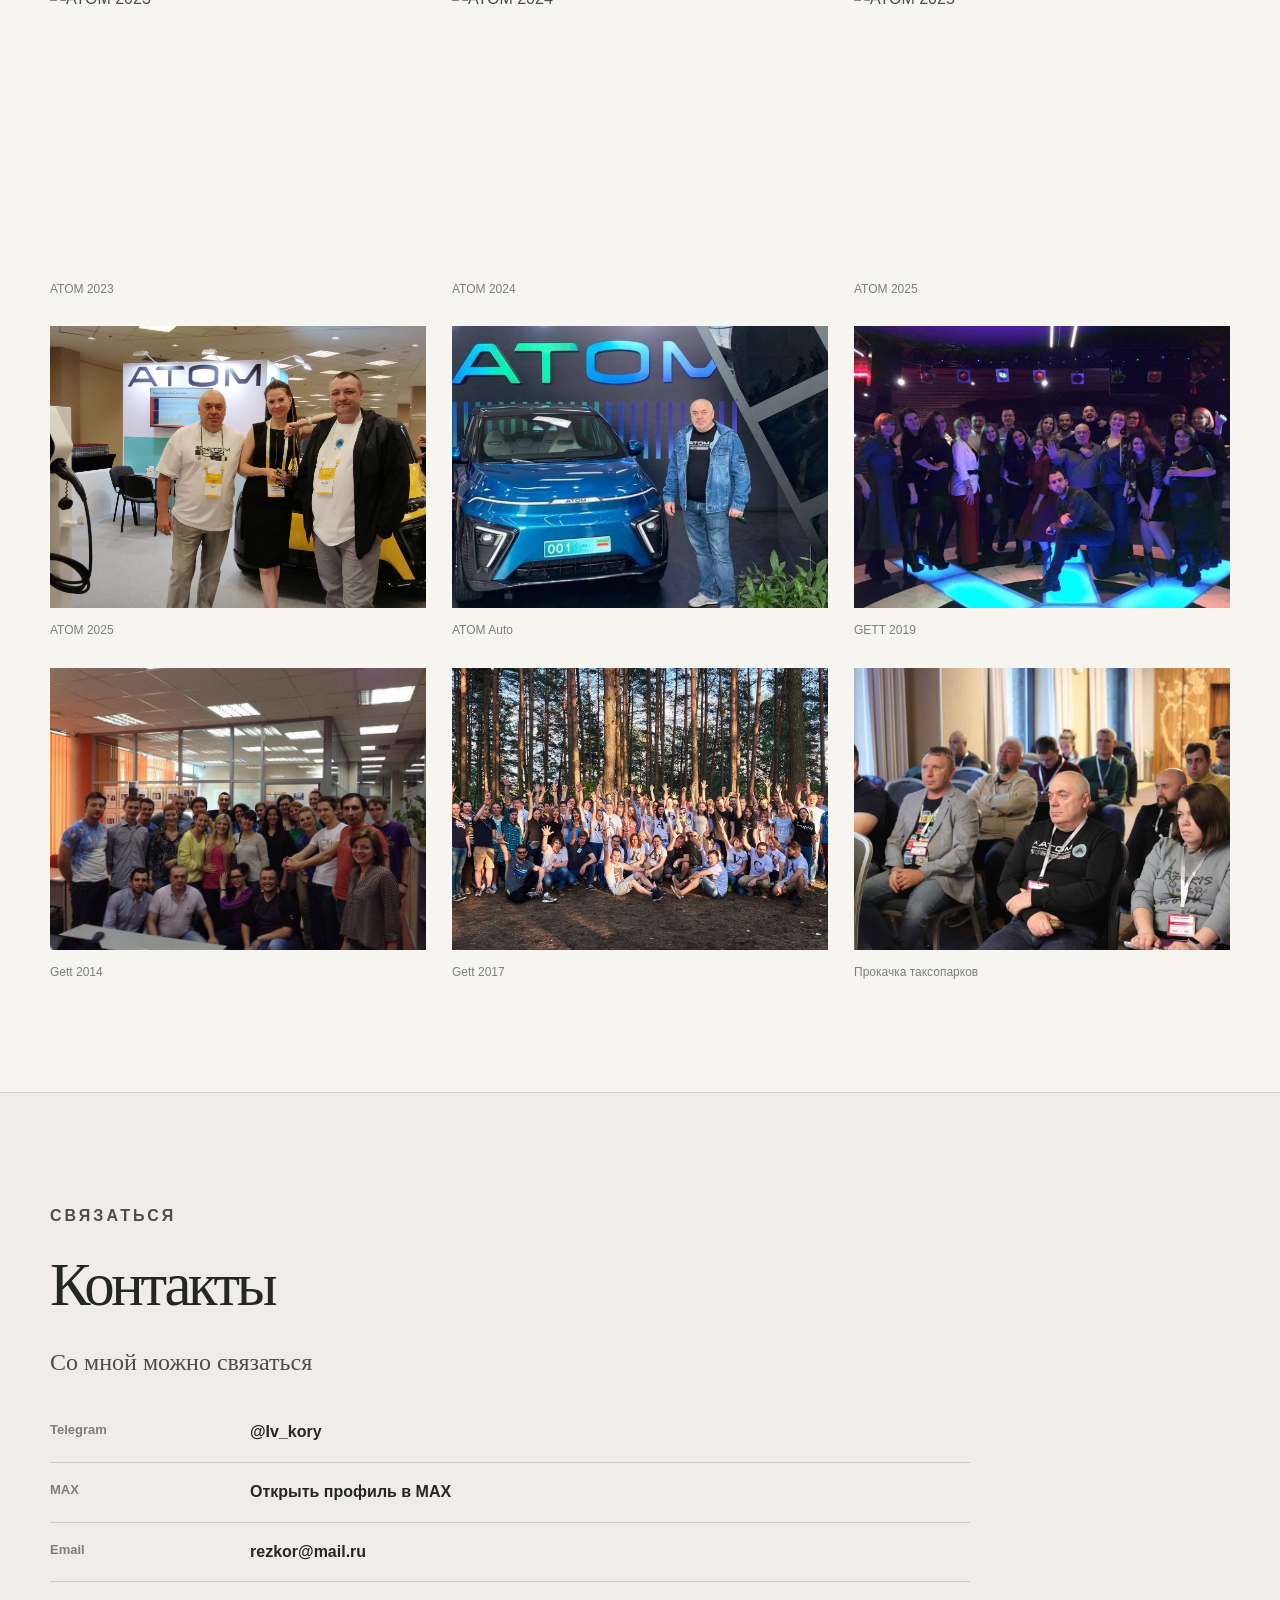
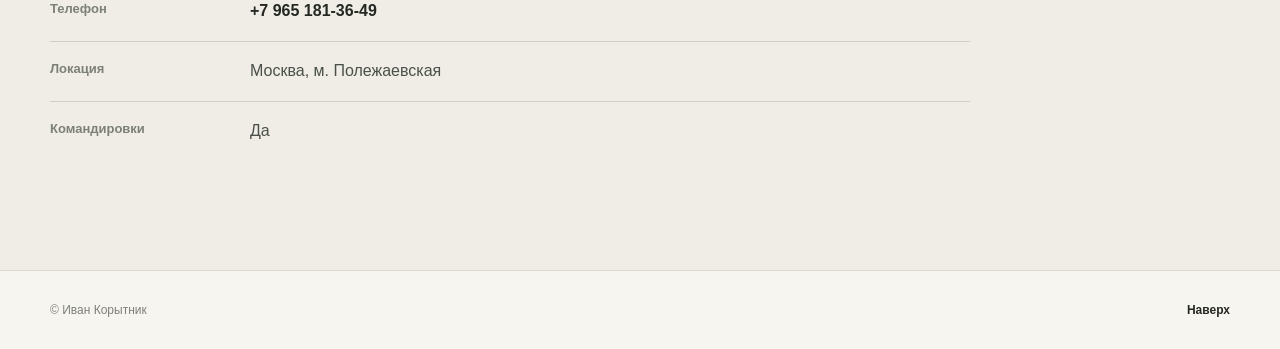
==== commit 41c94c59: "Redesign personal homepage with editorial hero while preserving SEO and profile sections" ====
--- a/index.html
+++ b/index.html
@@ -45,6 +45,7 @@
   </script>
 
   <link rel="stylesheet" href="css/style.css">
+  <link rel="stylesheet" href="css/ivan-editorial.css">
 
   <style>
     /*
@@ -71,20 +72,14 @@
   <header class="header">
     <div class="container header__inner">
 
-      <a href="#top" class="logo">
-        Иван Корытник
-      </a>
+      <a href="#top" class="logo" aria-label="Иван Корытник, наверх">Иван Корытник<span class="logo__dot">.</span></a>
 
       <nav class="nav" aria-label="Основное меню">
-        <a href="#about">Профиль</a>
-        <a href="taxi-expert.html">Эксперт по такси</a>
-        <a href="#focus">Фокус</a>
-        <a href="#skills">Компетенции</a>
+        <a href="#about">Обо мне</a>
+        <a href="#taxi-expertise">Экспертиза</a>
         <a href="#experience">Опыт</a>
-        <a href="#results">Цифры</a>
-        <a href="#education">Образование</a>
-        <a href="#photo">Фото</a>
-        <a href="#contacts">Контакты</a>
+        <a href="#results">Результаты</a>
+        <a href="#contacts" class="nav__contact">Связаться ↗</a>
       </nav>
 
     </div>
@@ -92,119 +87,53 @@
 
   <main id="top">
 
-    <!-- ГЛАВНЫЙ ЭКРАН -->
-
-    <section class="hero">
+    <!-- ГЛАВНЫЙ ЭКРАН: авторский персональный стиль -->
+    <section class="hero" aria-labelledby="hero-title">
       <div class="container hero__inner">
-
         <div class="hero__content">
-
-          <p class="hero__tag">
-            Эксперт по таксопаркам России • B2B • Партнёрства • Аналитика
+          <p class="hero__tag">Эксперт по рынку такси России · B2B · Партнёрства</p>
+          <h1 id="hero-title">
+            Иван Корытник.<br>
+            <em>Помогаю бизнесу выходить на рынок такси России.</em>
+          </h1>
+          <p class="hero__subtitle">
+            От стратегии выхода на рынок до партнёрств с таксопарками.
           </p>
-
-          <h1>Иван Корытник</h1>
-
-          <p class="hero__subtitle">
-            Эксперт по рынку такси России /
-            Руководитель B2B-направления /
-            Коммерческая аналитика
+          <p class="hero__text">
+            С 2012 года развиваю транспортные сервисы, партнёрские сети и B2B-продажи.
+            Помогаю компаниям понимать потребности таксопарков, находить точки роста
+            и выстраивать управляемые продажи. Опыт Gett, GetCar, Яндекс и АТОМ.
           </p>
-
-          <p class="hero__text">
-            Помогаю компаниям разобраться в российском рынке такси, выстроить выход на таксопарки,
-            найти релевантных партнёров и развивать продажи транспортным компаниям.
-            Опыт в Gett, GetCar, Яндекс и АТОМ.
-          </p>
-
           <div class="hero__actions">
-
-            <!-- ОСНОВНЫЕ КНОПКИ -->
-
             <div class="hero__actions-primary">
-
-              <a href="taxi-expert.html" class="button">
-                Консультации по рынку такси
+              <a href="mailto:rezkor@mail.ru?subject=%D0%9E%D0%B1%D1%81%D1%83%D0%B4%D0%B8%D1%82%D1%8C%20B2B-%D1%81%D0%BE%D1%82%D1%80%D1%83%D0%B4%D0%BD%D0%B8%D1%87%D0%B5%D1%81%D1%82%D0%B2%D0%BE" class="button">
+                Обсудить сотрудничество <span aria-hidden="true">↗</span>
               </a>
-
-              <a href="#experience" class="button">
-                Смотреть опыт
+              <a href="#experience" class="button button--outline">
+                Посмотреть опыт <span aria-hidden="true">↓</span>
               </a>
-
-              <a href="#results" class="button">
-                Достижения в цифрах
-              </a>
-
-              <a
-                href="assets/files/resume_ivan_korytnik.pdf"
-                class="button button--download"
-                download
-              >
-                Скачать резюме
-              </a>
-
             </div>
-
-            <!-- КОНТАКТНЫЕ КНОПКИ -->
-
             <div class="hero__actions-social">
-
-              <a
-                href="assets/ivan-korytnik.vcf"
-                class="button button--contact"
-                download
-              >
-                Добавить в контакты
-              </a>
-
-              <a
-                href="https://max.ru/u/f9LHodD0cOK2WZ9GUnlRLFgp4-6ZzgdKAvvW_a0TJdMHZIym4xPPhZG7xAs"
-                class="button button--max"
-                target="_blank"
-                rel="noopener noreferrer"
-              >
-                Перейти в MAX
-              </a>
-
-              <!--
-                href является резервной ссылкой.
-                На телефоне JavaScript сначала попробует открыть приложение.
-              -->
-
-              <a
-                href="https://t.me/Iv_kory"
-                class="button button--telegram telegram-link"
-                data-telegram-link
-                target="_blank"
-                rel="noopener noreferrer"
-                aria-label="Открыть Telegram Ивана Корытника"
-              >
-                Перейти в Telegram
-              </a>
-
+              <a href="taxi-expert.html">Консультации по рынку такси ↗</a>
+              <a href="assets/files/resume_ivan_korytnik.pdf" download>Скачать резюме ↓</a>
+              <a href="assets/ivan-korytnik.vcf" download>Сохранить контакт ↓</a>
             </div>
-
           </div>
-
-        </div>
-
-        <!-- ГЛАВНОЕ ФОТО -->
-
-        <div class="hero__photo">
-
+        </div>
+        <figure class="hero__photo">
           <div class="hero__photo-frame">
-
-            <img
-              src="assets/images/Atom_auto.jpg"
-              alt="Иван Корытник"
-              width="1200"
-              height="1600"
-            >
-
+            <img src="assets/images/Atom_auto.jpg"
+                 alt="Иван Корытник на презентации электромобиля АТОМ"
+                 width="512" height="432" fetchpriority="high">
           </div>
-
-        </div>
-
+          <figcaption>Иван Корытник / АТОМ</figcaption>
+        </figure>
+      </div>
+      <div class="container hero__proof" aria-label="Профессиональный опыт в цифрах">
+        <div class="hero__proof-item"><strong>14+</strong><span>лет в транспортных сервисах с 2012 года</span></div>
+        <div class="hero__proof-item"><strong>700+</strong><span>транспортных компаний в Gett</span></div>
+        <div class="hero__proof-item"><strong>530</strong><span>таксопарков, подключённых в GetCar</span></div>
+        <div class="hero__proof-item"><strong>50 000+</strong><span>автомобилей в партнёрской сети Gett</span></div>
       </div>
     </section>
 
--- a/css/ivan-editorial.css
+++ b/css/ivan-editorial.css
@@ -0,0 +1,642 @@
+/* Иван Корытник — editorial visual direction, November 2026.
+   Inspired by principles of a quiet, type-first personal publication.
+   Loaded ONLY on index.html. Existing taxi-expert.html styles stay intact. */
+
+:root {
+  --editorial-paper: #f7f5f0;
+  --editorial-paper-deep: #efede6;
+  --editorial-ink: #242722;
+  --editorial-body: #4a5049;
+  --editorial-muted: #7c8077;
+  --editorial-line: #d9d8d0;
+  --editorial-accent: #657263;
+  --editorial-serif: "Iowan Old Style", "Baskerville", "Palatino Linotype", Georgia, "Times New Roman", serif;
+  --editorial-sans: "Segoe UI", Arial, Helvetica, sans-serif;
+  --background: var(--editorial-paper);
+  --surface: var(--editorial-paper);
+  --text: var(--editorial-body);
+  --text-dark: var(--editorial-ink);
+  --text-muted: var(--editorial-body);
+  --blue: var(--editorial-accent);
+  --border: var(--editorial-line);
+  --shadow-card: none;
+}
+html { scroll-padding-top: 96px; }
+body {
+  overflow-x: clip;
+  background: var(--editorial-paper);
+  color: var(--editorial-body);
+  font-family: var(--editorial-sans);
+  font-size: 16px;
+  line-height: 1.7;
+  -webkit-font-smoothing: antialiased;
+  text-rendering: optimizeLegibility;
+}
+::selection { color: #fff; background: #687565; }
+a:focus-visible, button:focus-visible, summary:focus-visible {
+  outline: 3px solid #738572;
+  outline-offset: 4px;
+}
+.container { width: min(1180px, calc(100% - 64px)); }
+.header {
+  position: sticky;
+  top: 0;
+  z-index: 1000;
+  background: rgba(247,245,240,.96);
+  border-bottom: 1px solid var(--editorial-line);
+  backdrop-filter: blur(18px);
+}
+.header__inner {
+  min-height: 84px;
+  flex-direction: row;
+  align-items: center;
+  justify-content: space-between;
+  gap: 28px;
+  padding-top: 0;
+  padding-bottom: 0;
+}
+.logo {
+  flex-shrink: 0;
+  color: var(--editorial-ink);
+  font-family: var(--editorial-serif);
+  font-size: 26px;
+  font-weight: 700;
+  letter-spacing: -.06em;
+  line-height: 1;
+}
+.logo__dot { color: var(--editorial-accent); }
+.nav {
+  display: flex;
+  align-items: center;
+  justify-content: flex-end;
+  flex-wrap: wrap;
+  gap: 4px 30px;
+}
+.nav a {
+  padding: 10px 0;
+  color: var(--editorial-body);
+  font-size: 13px;
+  font-weight: 600;
+  letter-spacing: .01em;
+  transition: color .18s ease;
+}
+.nav a::after {
+  bottom: 6px;
+  height: 1px;
+  background: var(--editorial-ink);
+}
+.nav a:hover { color: var(--editorial-ink); }
+.nav .nav__contact {
+  margin-left: 4px;
+  padding: 11px 17px;
+  border: 1px solid var(--editorial-ink);
+  border-radius: 2px;
+  color: var(--editorial-ink);
+}
+.nav .nav__contact::after { display: none; }
+.nav .nav__contact:hover { background: var(--editorial-ink); color: #fff; }
+
+.hero {
+  position: relative;
+  isolation: isolate;
+  padding: clamp(80px, 9vw, 132px) 0 0;
+  overflow: hidden;
+  background: var(--editorial-paper);
+  color: var(--editorial-ink);
+}
+.hero::after { display: none; }
+.hero__inner {
+  display: flex;
+  flex-direction: column;
+  align-items: center;
+  gap: 0;
+  position: relative;
+  z-index: 1;
+}
+.hero__content {
+  max-width: 1040px;
+  width: 100%;
+  text-align: center;
+}
+.hero__tag {
+  display: block;
+  margin: 0 auto 36px;
+  padding: 0;
+  border: 0;
+  border-radius: 0;
+  background: transparent;
+  color: var(--editorial-accent);
+  font-size: 12px;
+  font-weight: 700;
+  letter-spacing: .19em;
+  line-height: 1.7;
+  text-transform: uppercase;
+}
+.hero h1 {
+  margin: 0 auto;
+  max-width: 1080px;
+  color: var(--editorial-ink);
+  font-family: var(--editorial-serif);
+  font-size: clamp(48px, 6.65vw, 94px);
+  font-weight: 400;
+  letter-spacing: -.055em;
+  line-height: 1.09;
+  text-wrap: balance;
+}
+.hero h1 em {
+  color: var(--editorial-accent);
+  font-weight: 400;
+  font-style: italic;
+}
+.hero__subtitle {
+  max-width: 780px;
+  margin: 35px auto 0;
+  color: var(--editorial-ink);
+  font-family: var(--editorial-serif);
+  font-size: clamp(22px, 2.5vw, 29px);
+  font-weight: 400;
+  letter-spacing: -.02em;
+  line-height: 1.35;
+  text-wrap: balance;
+}
+.hero__text {
+  max-width: 690px;
+  margin: 22px auto 0;
+  color: var(--editorial-body);
+  font-size: 16px;
+  font-weight: 400;
+  line-height: 1.8;
+}
+.hero__actions {
+  margin: 34px auto 0;
+}
+.hero__actions-primary {
+  justify-content: center;
+  align-items: center;
+  gap: 12px;
+}
+.hero .button {
+  min-height: 54px;
+  padding: 14px 25px;
+  border: 1px solid var(--editorial-ink);
+  border-radius: 2px;
+  background: var(--editorial-ink);
+  color: #fff;
+  font-size: 14px;
+  font-weight: 600;
+  box-shadow: none;
+  transform: none;
+}
+.hero .button:hover {
+  border-color: #515a50;
+  background: #515a50;
+  color: #fff;
+  box-shadow: none;
+  transform: none;
+}
+.hero .button--outline {
+  background: transparent;
+  color: var(--editorial-ink);
+}
+.hero .button--outline:hover {
+  background: #e9e7e0;
+  color: var(--editorial-ink);
+  border-color: var(--editorial-ink);
+}
+.hero__actions-social {
+  display: flex;
+  justify-content: center;
+  align-items: center;
+  gap: 8px 23px;
+  flex-wrap: wrap;
+  margin: 24px auto 0;
+}
+.hero__actions-social a {
+  display: inline-flex;
+  align-items: center;
+  min-height: 44px;
+  color: var(--editorial-body);
+  font-size: 13px;
+  font-weight: 600;
+  text-underline-offset: 5px;
+  text-decoration: underline;
+  text-decoration-color: #b9bcb3;
+}
+.hero__actions-social a:hover { color: var(--editorial-ink); }
+.hero__photo {
+  position: relative;
+  display: block;
+  align-self: center;
+  justify-self: auto;
+  width: min(460px, 100%);
+  max-width: none;
+  margin: 70px 0 0;
+}
+.hero__photo::before { display: none; }
+.hero__photo-frame {
+  display: block;
+  min-height: 0;
+  padding: 0;
+  aspect-ratio: 5 / 4;
+  overflow: hidden;
+  background: var(--editorial-paper-deep);
+  border: 0;
+  border-radius: 2px;
+  box-shadow: none;
+}
+.hero__photo img {
+  width: 100%;
+  height: 100%;
+  max-height: none;
+  max-width: none;
+  border-radius: 0;
+  object-fit: cover;
+  object-position: center 44%;
+  background: var(--editorial-paper-deep);
+}
+.hero__photo figcaption {
+  margin-top: 12px;
+  color: var(--editorial-muted);
+  text-align: center;
+  font-size: 11px;
+  letter-spacing: .12em;
+  text-transform: uppercase;
+}
+.hero__proof {
+  display: grid;
+  grid-template-columns: repeat(4, minmax(0, 1fr));
+  gap: 0;
+  margin-top: clamp(66px, 7vw, 100px);
+  padding: 25px 0 34px;
+  border-top: 1px solid var(--editorial-line);
+}
+.hero__proof-item {
+  display: flex;
+  flex-direction: column;
+  gap: 7px;
+  padding: 8px 26px;
+  border-right: 1px solid var(--editorial-line);
+}
+.hero__proof-item:first-child { padding-left: 0; }
+.hero__proof-item:last-child { border-right: 0; }
+.hero__proof-item strong {
+  font-family: var(--editorial-serif);
+  font-size: clamp(34px, 3.7vw, 54px);
+  font-weight: 400;
+  letter-spacing: -.055em;
+  line-height: 1;
+  color: var(--editorial-ink);
+}
+.hero__proof-item span {
+  max-width: 170px;
+  color: var(--editorial-muted);
+  font-size: 12px;
+  line-height: 1.5;
+}
+
+.section {
+  padding: clamp(75px, 8.5vw, 122px) 0;
+  background: var(--editorial-paper);
+  border-top: 1px solid var(--editorial-line);
+}
+.section-heading {
+  max-width: 920px;
+  margin-bottom: 42px;
+}
+.section-heading__label {
+  margin: 0 0 19px;
+  color: var(--editorial-accent);
+  font-size: 11px;
+  font-weight: 700;
+  letter-spacing: .19em;
+  text-transform: uppercase;
+}
+.section h2 {
+  color: var(--editorial-ink);
+  font-family: var(--editorial-serif);
+  font-size: clamp(37px, 4.75vw, 64px);
+  font-weight: 400;
+  letter-spacing: -.055em;
+  line-height: 1.14;
+  text-wrap: balance;
+}
+.section h3 { color: var(--editorial-ink); }
+.section p {
+  color: var(--editorial-body);
+  font-size: 16px;
+  line-height: 1.8;
+}
+.profile-text { max-width: 850px; }
+.profile-text p { margin-bottom: 21px; font-size: 18px; }
+.profile-text a, .education-link { color: var(--editorial-ink); text-underline-offset: 4px; }
+#taxi-expertise .section-heading { max-width: 1000px; }
+#taxi-expertise .profile-text { max-width: 900px; }
+#taxi-expertise .profile-text p:first-child {
+  color: var(--editorial-ink);
+  font-family: var(--editorial-serif);
+  font-size: clamp(22px, 2.5vw, 29px);
+  line-height: 1.5;
+}
+.logos-block {
+  max-width: 950px;
+  margin: 0 0 88px;
+  padding: 0 0 48px;
+  border: 0;
+  border-bottom: 1px solid var(--editorial-line);
+  border-radius: 0;
+  background: transparent;
+  box-shadow: none;
+}
+.logos-block h2 {
+  margin: 0 0 24px;
+  color: var(--editorial-ink);
+  font-family: var(--editorial-serif);
+  font-size: clamp(23px, 3vw, 34px);
+  font-weight: 400;
+  letter-spacing: -.04em;
+}
+.logos-collage { max-height: 250px; margin: 0; object-fit: contain; }
+
+.skills {
+  display: grid;
+  grid-template-columns: repeat(3, minmax(0,1fr));
+  gap: 38px;
+}
+.skill, .skill:hover {
+  min-height: 0;
+  padding: 24px 0 0;
+  overflow: visible;
+  border: 0;
+  border-top: 1px solid var(--editorial-line);
+  border-radius: 0;
+  background: transparent;
+  box-shadow: none;
+  transform: none;
+}
+.skill__number {
+  display: inline-block;
+  position: static;
+  margin-bottom: 23px;
+  color: var(--editorial-accent);
+  font-size: 12px;
+  font-weight: 700;
+  letter-spacing: .18em;
+  line-height: 1.4;
+}
+.skill h3 {
+  max-width: none;
+  margin-bottom: 15px;
+  color: var(--editorial-ink);
+  font-family: var(--editorial-serif);
+  font-size: clamp(24px, 2.5vw, 30px);
+  font-weight: 400;
+  letter-spacing: -.035em;
+  line-height: 1.25;
+}
+.skill p { font-size: 15px; line-height: 1.8; }
+
+.experience-list { display: grid; gap: 0; }
+.project {
+  display: grid;
+  grid-template-columns: minmax(260px, .63fr) minmax(0, 1.37fr);
+  column-gap: clamp(24px, 5.5vw, 86px);
+  align-items: start;
+  padding: 38px 0 40px;
+  border: 0;
+  border-top: 1px solid var(--editorial-line);
+  border-radius: 0;
+  overflow: visible;
+  background: transparent;
+  box-shadow: none;
+}
+.project::before { display: none; }
+.project h3 {
+  grid-row: 1 / span 4;
+  margin: 0;
+  color: var(--editorial-ink);
+  font-family: var(--editorial-serif);
+  font-size: clamp(25px, 2.65vw, 34px);
+  font-weight: 400;
+  letter-spacing: -.04em;
+  line-height: 1.25;
+}
+.project__meta {
+  margin: 0 0 17px !important;
+  color: var(--editorial-accent) !important;
+  font-size: 13px !important;
+  font-weight: 600;
+  line-height: 1.6 !important;
+}
+.project p { max-width: 690px; margin: 0 0 13px; font-size: 15px; }
+.project p:last-child { margin-bottom: 0; }
+
+.section--dark {
+  color: #f6f6f1;
+  background: #292e29;
+  border-color: #292e29;
+}
+.section--dark .section-heading__label { color: #b4c0b1; }
+.section--dark h2 { color: #f8f7f2; }
+.stats {
+  display: grid;
+  grid-template-columns: repeat(4, minmax(0,1fr));
+  gap: 0 29px;
+}
+.stat, .stat:hover {
+  min-height: 155px;
+  padding: 26px 0 21px;
+  border: 0;
+  border-top: 1px solid #606760;
+  border-radius: 0;
+  background: transparent;
+  box-shadow: none;
+  transform: none;
+}
+.stat strong {
+  margin: 0 0 14px;
+  color: #f9f8f3;
+  font-family: var(--editorial-serif);
+  font-size: clamp(38px, 4vw, 56px);
+  font-weight: 400;
+  letter-spacing: -.06em;
+  line-height: 1;
+}
+.stat span { max-width: 180px; color: #c6cdc2; font-size: 13px; line-height: 1.6; }
+
+.education-card {
+  display: grid;
+  grid-template-columns: minmax(0,1fr) 180px;
+  gap: 60px;
+  max-width: 950px;
+  padding: 28px 0 0;
+  border: 0;
+  border-top: 1px solid var(--editorial-line);
+  border-radius: 0;
+  background: transparent;
+  box-shadow: none;
+}
+.education-card__content h3 {
+  margin-bottom: 12px;
+  font-family: var(--editorial-serif);
+  font-size: 29px;
+  font-weight: 400;
+  letter-spacing: -.025em;
+}
+.education-card__photo img {
+  width: 170px;
+  height: 170px;
+  padding: 0;
+  border: 0;
+  border-radius: 0;
+  background: transparent;
+}
+.education-link { font-size: 14px; }
+.photo-gallery {
+  display: grid;
+  grid-template-columns: repeat(3, minmax(0,1fr));
+  gap: 26px;
+}
+.photo-card {
+  border: 0;
+  border-radius: 0;
+  background: transparent;
+  box-shadow: none;
+}
+.photo-card img { width: 100%; height: auto; aspect-ratio: 4 / 3; object-fit: cover; }
+.photo-card p {
+  padding: 12px 0 0;
+  color: var(--editorial-muted);
+  font-size: 12px;
+  font-weight: 500;
+}
+.photo-modal__image { border-radius: 2px; }
+
+#contacts { background: var(--editorial-paper-deep); }
+#contacts .section-heading { margin-bottom: 23px; }
+.contacts-info {
+  max-width: 920px;
+  padding: 0;
+  border: 0;
+  border-radius: 0;
+  background: transparent;
+  box-shadow: none;
+}
+.contacts-info h3 {
+  margin: 0 0 20px;
+  color: var(--editorial-body);
+  font-family: var(--editorial-serif);
+  font-size: 24px;
+  font-weight: 400;
+}
+.contact-list { gap: 0; }
+.contact-list p {
+  display: grid;
+  grid-template-columns: 180px minmax(0, 1fr);
+  gap: 20px;
+  padding: 15px 0;
+  margin: 0;
+  border-bottom: 1px solid #d0cfc7;
+}
+.contact-list p:last-child { border-bottom: 0; }
+.contact-list span {
+  color: var(--editorial-muted);
+  font-size: 13px;
+  font-weight: 600;
+}
+.contact-list a { color: var(--editorial-ink); font-weight: 600; text-underline-offset: 4px; }
+.contact-list a:hover { text-decoration: underline; }
+
+.footer {
+  padding: 29px 0;
+  color: var(--editorial-muted);
+  background: var(--editorial-paper);
+  border-top: 1px solid var(--editorial-line);
+}
+.footer p { color: var(--editorial-muted); font-size: 12px; }
+.footer a { color: var(--editorial-ink); font-size: 12px; }
+.footer a:hover { color: var(--editorial-accent); }
+
+@media (max-width: 1000px) {
+  .header__inner { flex-direction: row; align-items: center; min-height: 76px; gap: 15px; padding: 0; }
+  .nav { gap: 7px 15px; }
+  .hero { padding: 80px 0 0; }
+  .hero__inner { display: flex; gap: 0; }
+  .hero__photo { width: min(450px,100%); margin-top: 58px; }
+  .hero__photo-frame { min-height: 0; }
+  .skills { grid-template-columns: repeat(3, minmax(0,1fr)); }
+  .stats { grid-template-columns: repeat(4,minmax(0,1fr)); }
+  .photo-gallery { grid-template-columns: repeat(3,minmax(0,1fr)); }
+}
+@media (max-width: 760px) {
+  html { scroll-padding-top: 20px; }
+  .container { width: min(100% - 36px, 680px); }
+  .header { position: relative; }
+  .header__inner {
+    min-height: 0;
+    align-items: center;
+    flex-direction: column;
+    justify-content: center;
+    gap: 7px;
+    padding: 19px 0 14px;
+  }
+  .logo { font-size: 24px; }
+  .nav { justify-content: center; gap: 0 16px; }
+  .nav a { padding: 8px 0; font-size: 12px; }
+  .nav .nav__contact { margin-left: 0; padding: 8px 12px; }
+  .hero { padding: 63px 0 0; }
+  .hero__inner { display: flex; flex-direction: column; gap: 0; }
+  .hero__tag { margin-bottom: 24px; font-size: 10px; letter-spacing: .12em; }
+  .hero h1 { font-size: clamp(43px, 9vw, 67px); letter-spacing: -.05em; line-height: 1.12; }
+  .hero__subtitle { margin-top: 24px; font-size: 22px; }
+  .hero__text { margin-top: 16px; font-size: 15px; }
+  .hero__actions { width: 100%; margin-top: 26px; }
+  .hero__actions-primary { flex-direction: column; align-items: stretch; }
+  .hero__actions .button { width: 100%; min-height: 50px; }
+  .hero__actions-social { margin-top: 12px; gap: 0 20px; }
+  .hero__actions-social a { min-height: 40px; }
+  .hero__photo { width: min(100%, 440px); margin-top: 40px; }
+  .hero__photo-frame { min-height: 0; padding: 0; border: 0; border-radius: 2px; }
+  .hero__photo img { height: 100%; max-height: none; border-radius: 0; object-fit: cover; }
+  .hero__proof { grid-template-columns: repeat(2,minmax(0,1fr)); gap: 22px 0; margin-top: 48px; padding: 24px 0 35px; }
+  .hero__proof-item { padding: 7px 15px; border-right: 0; }
+  .hero__proof-item:nth-child(odd) { padding-left: 0; border-right: 1px solid var(--editorial-line); }
+  .hero__proof-item strong { font-size: 40px; }
+  .section { padding: 76px 0; }
+  .section-heading { margin-bottom: 32px; }
+  .section h2 { font-size: clamp(36px, 8vw, 48px); }
+  .section p { font-size: 15px; }
+  .profile-text p { font-size: 16px; }
+  .logos-block { padding: 0 0 30px; margin-bottom: 52px; }
+  .skills { grid-template-columns: 1fr; gap: 25px; }
+  .skill { padding: 22px 0 0; }
+  .skill h3 { font-size: 27px; }
+  .project { display: block; padding: 27px 0 31px; }
+  .project h3 { margin-bottom: 9px; font-size: 28px; }
+  .project__meta { margin-bottom: 13px !important; }
+  .stats { grid-template-columns: repeat(2,minmax(0,1fr)); gap: 0 18px; }
+  .stat { min-height: 136px; }
+  .stat strong { font-size: 42px; }
+  .education-card { grid-template-columns: 1fr; gap: 23px; padding: 23px 0 0; }
+  .education-card__photo { justify-content: flex-start; }
+  .photo-gallery { grid-template-columns: repeat(2,minmax(0,1fr)); gap: 22px 13px; }
+  .photo-card img { height: auto; }
+  .contacts-info { padding: 0; }
+  .contact-list p { grid-template-columns: 120px minmax(0,1fr); gap: 15px; }
+  .footer__inner { flex-direction: row; align-items: center; }
+}
+@media (max-width: 420px) {
+  .container { width: calc(100% - 30px); }
+  .nav { gap: 0 11px; }
+  .nav a { font-size: 11px; }
+  .hero h1 { font-size: 41px; }
+  .hero__proof-item strong { font-size: 34px; }
+  .stats { gap: 0 14px; }
+  .stat strong { font-size: 35px; }
+  .photo-gallery { grid-template-columns: 1fr; }
+  .contact-list p { grid-template-columns: 1fr; gap: 1px; }
+  .footer__inner { flex-direction: column; align-items: flex-start; }
+}
+@media (prefers-reduced-motion: reduce) {
+  html { scroll-behavior: auto; }
+  *, *::before, *::after { animation-duration: .01ms !important; transition-duration: .01ms !important; }
+}
